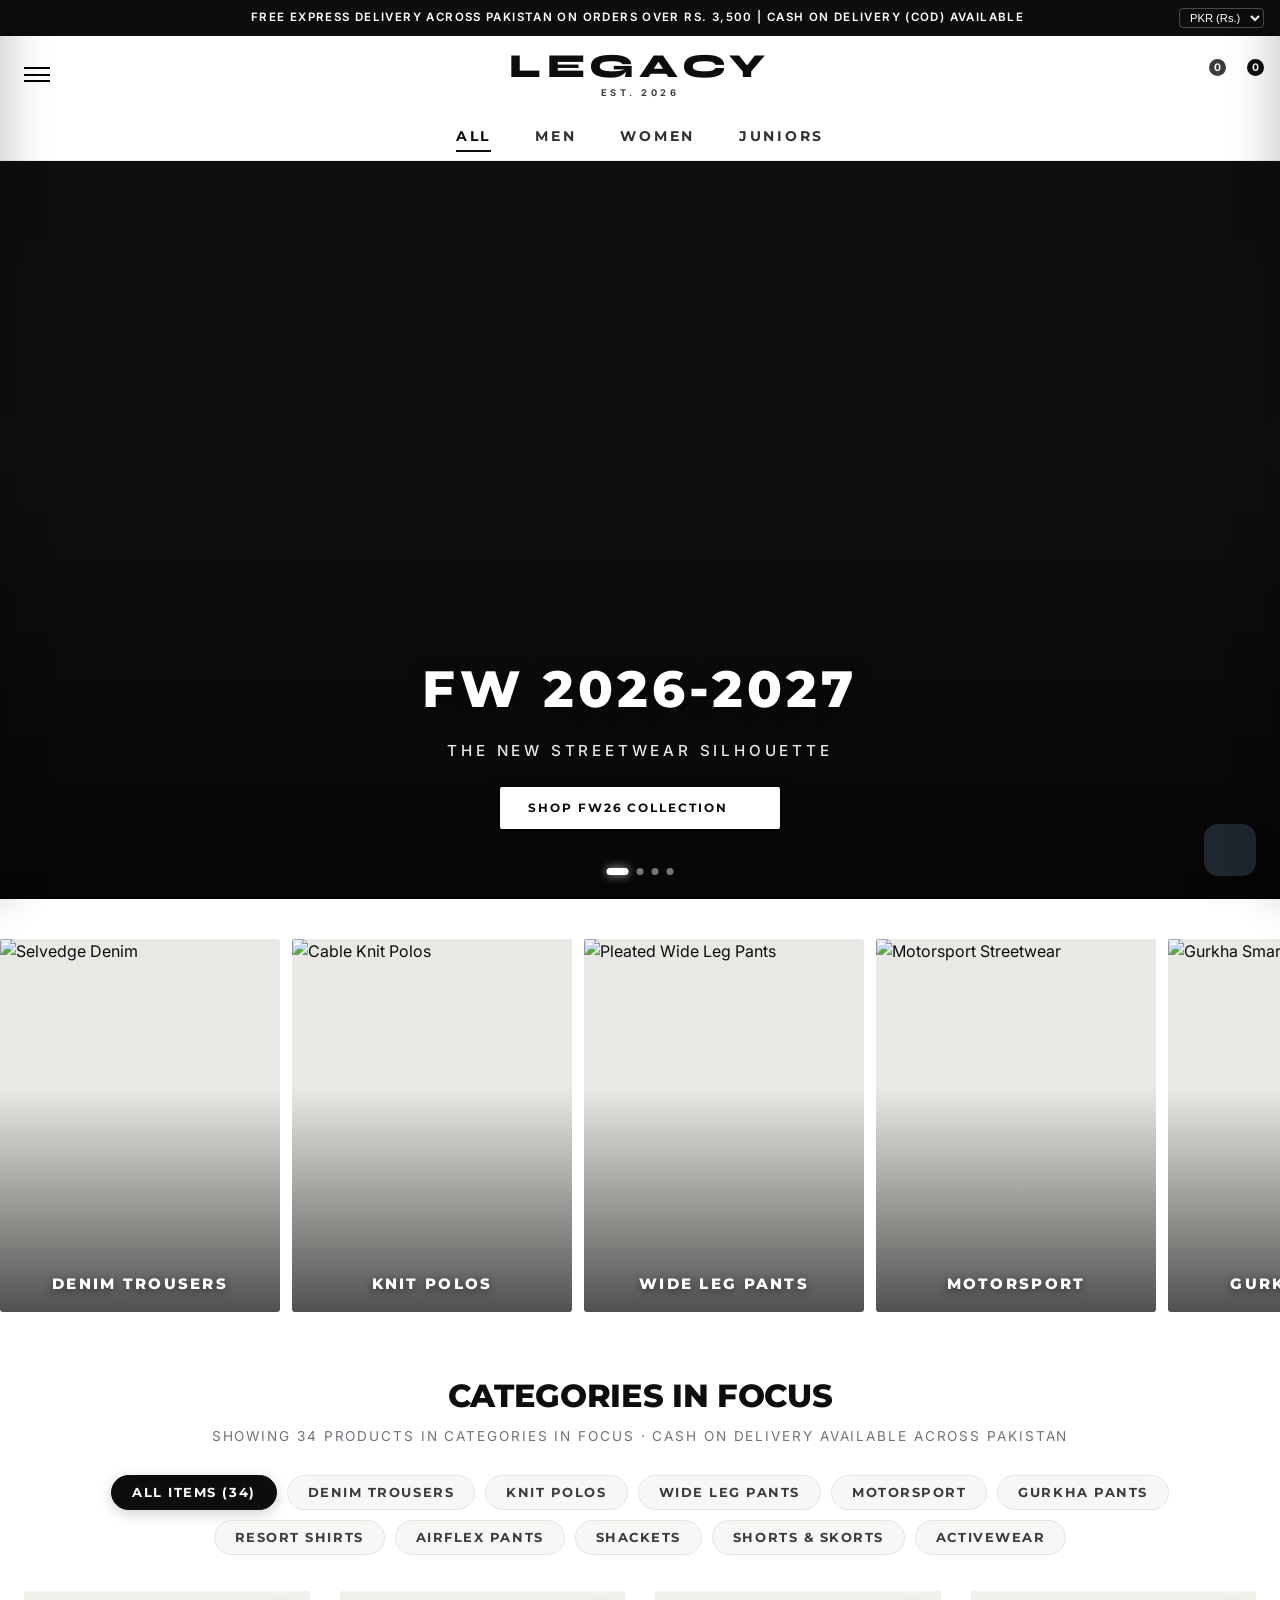
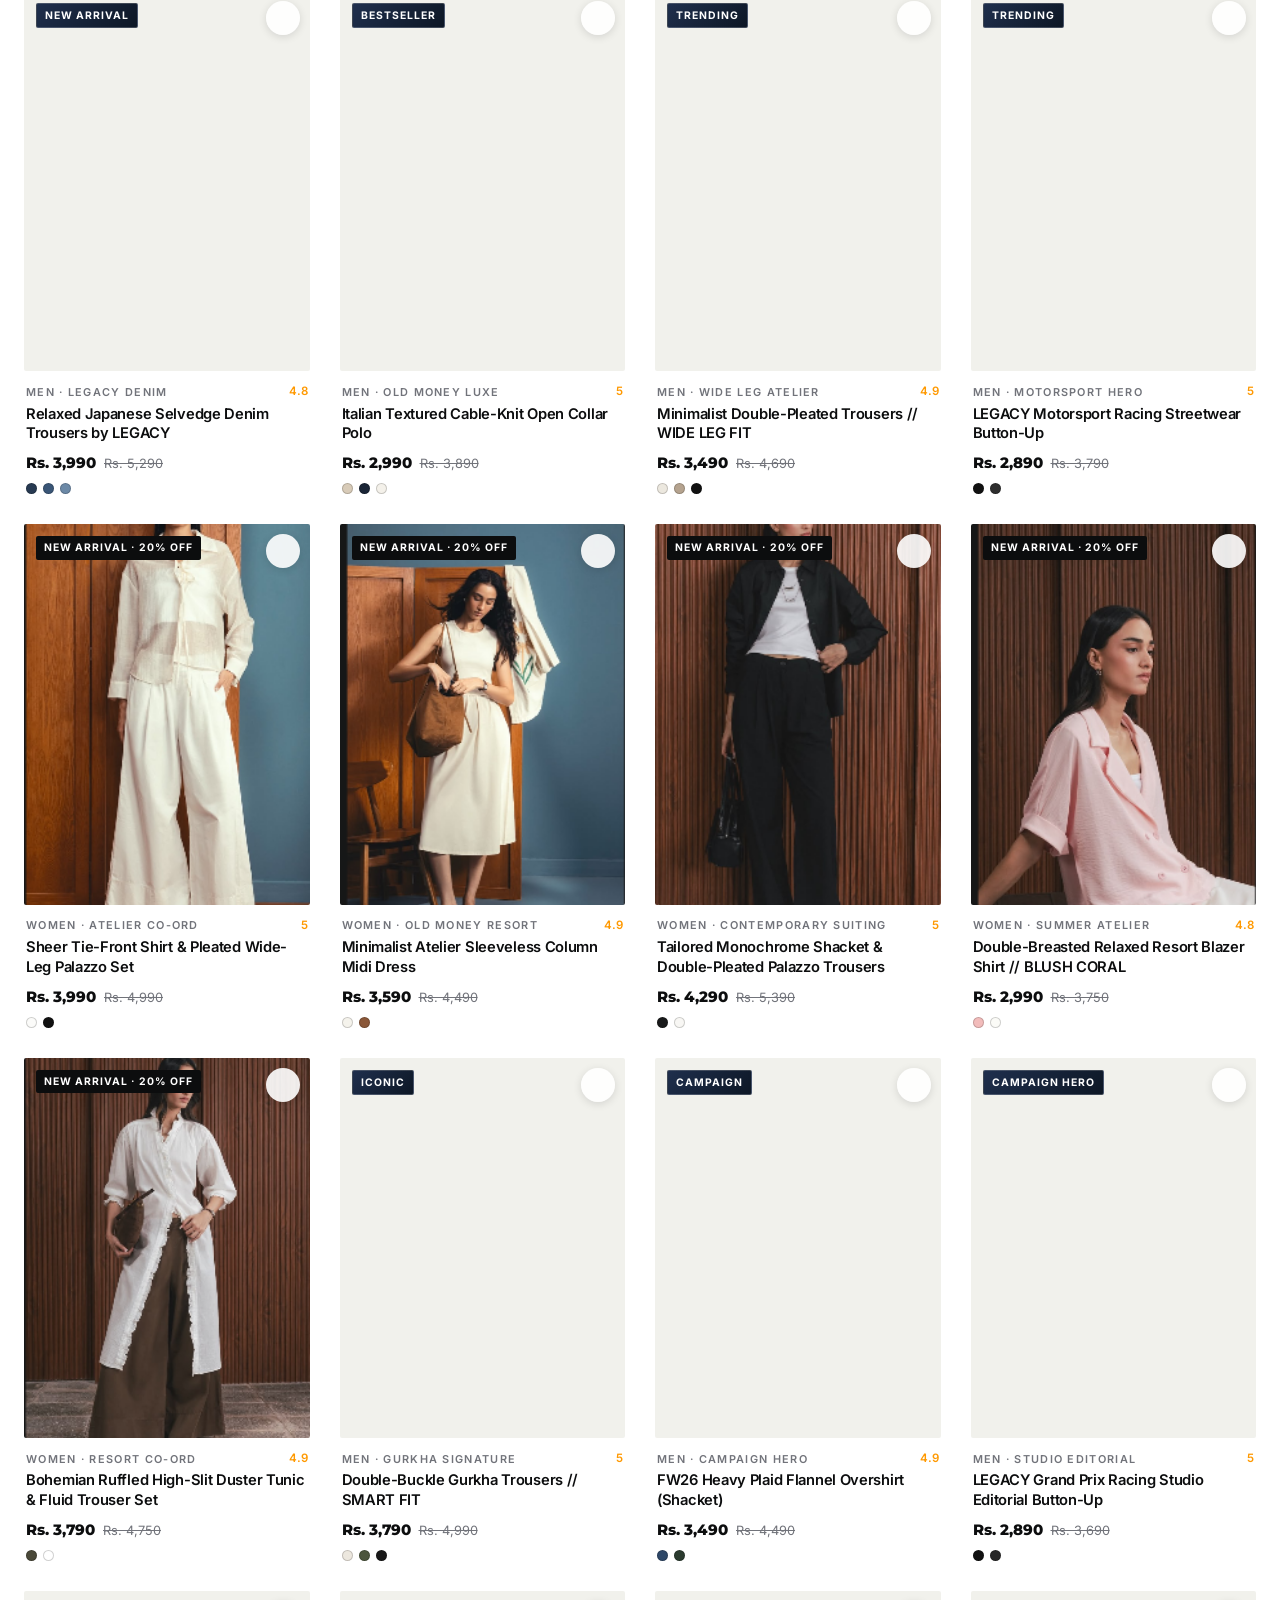
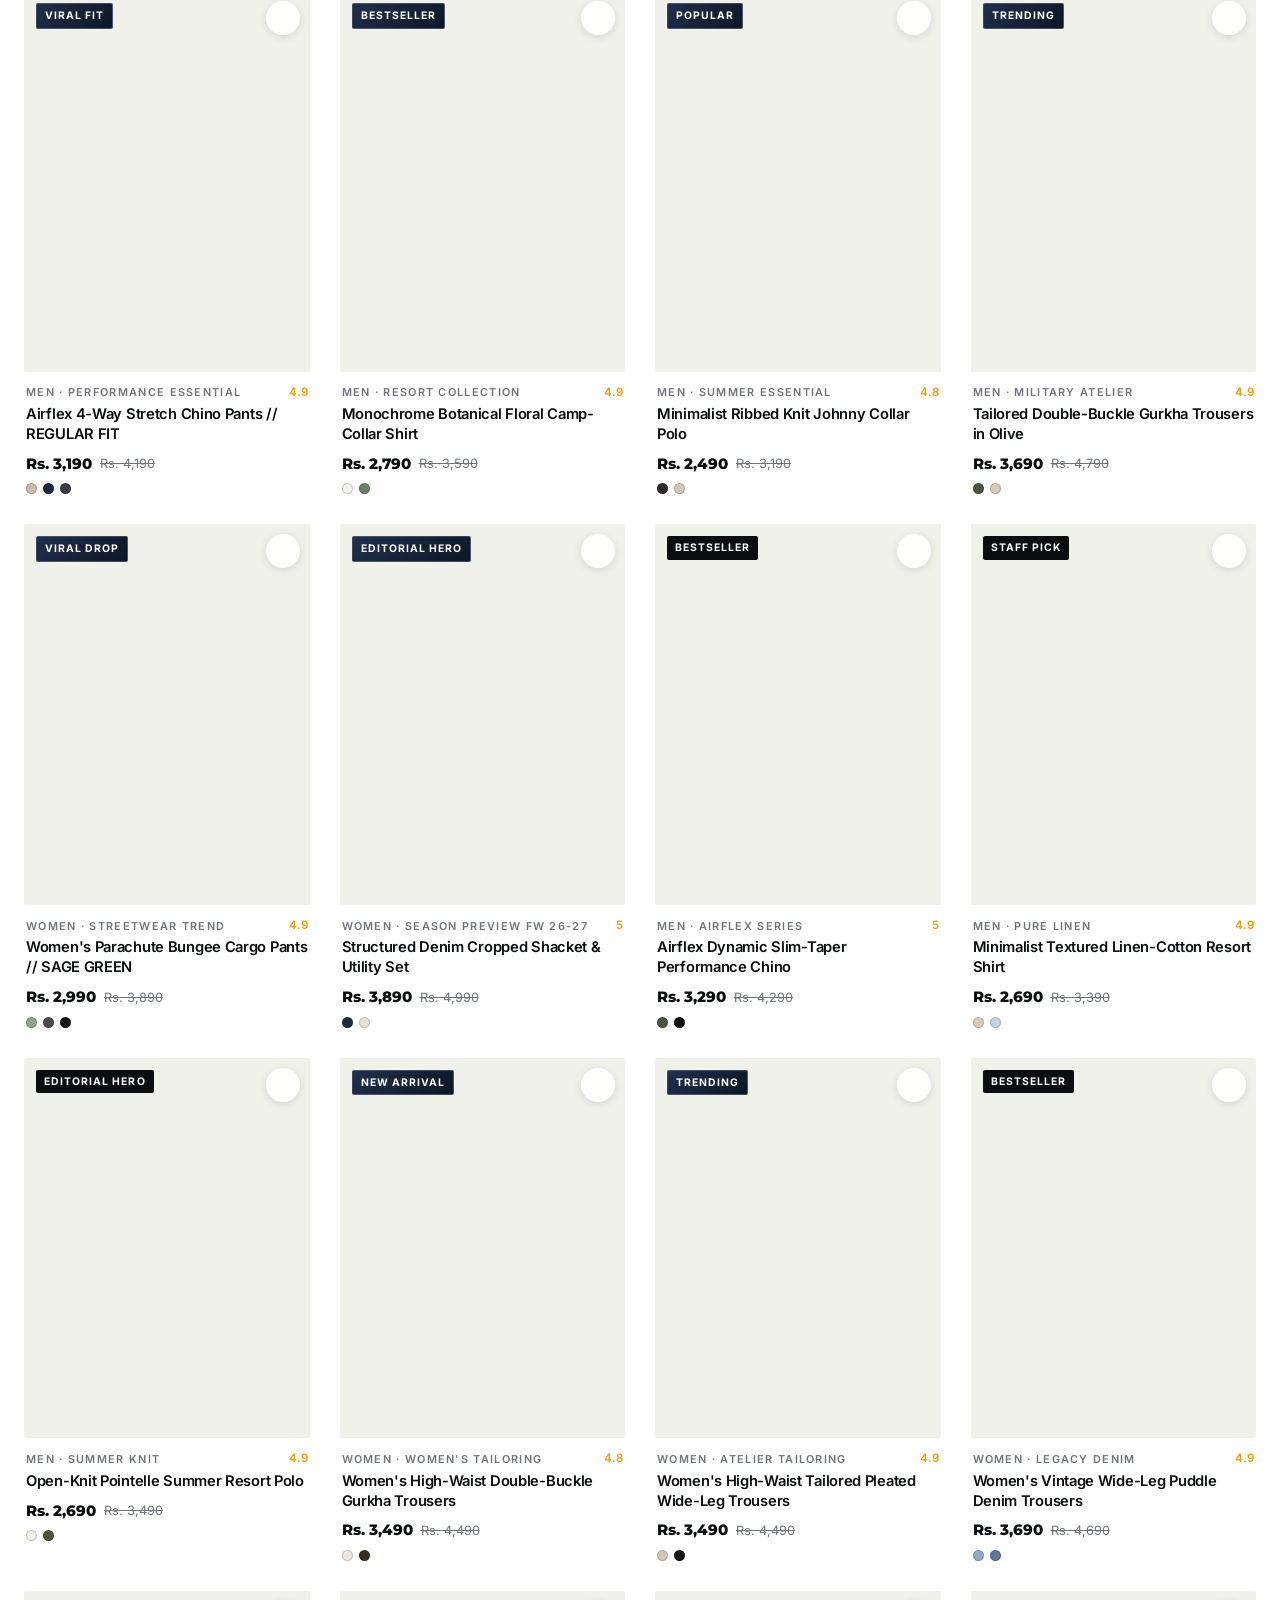
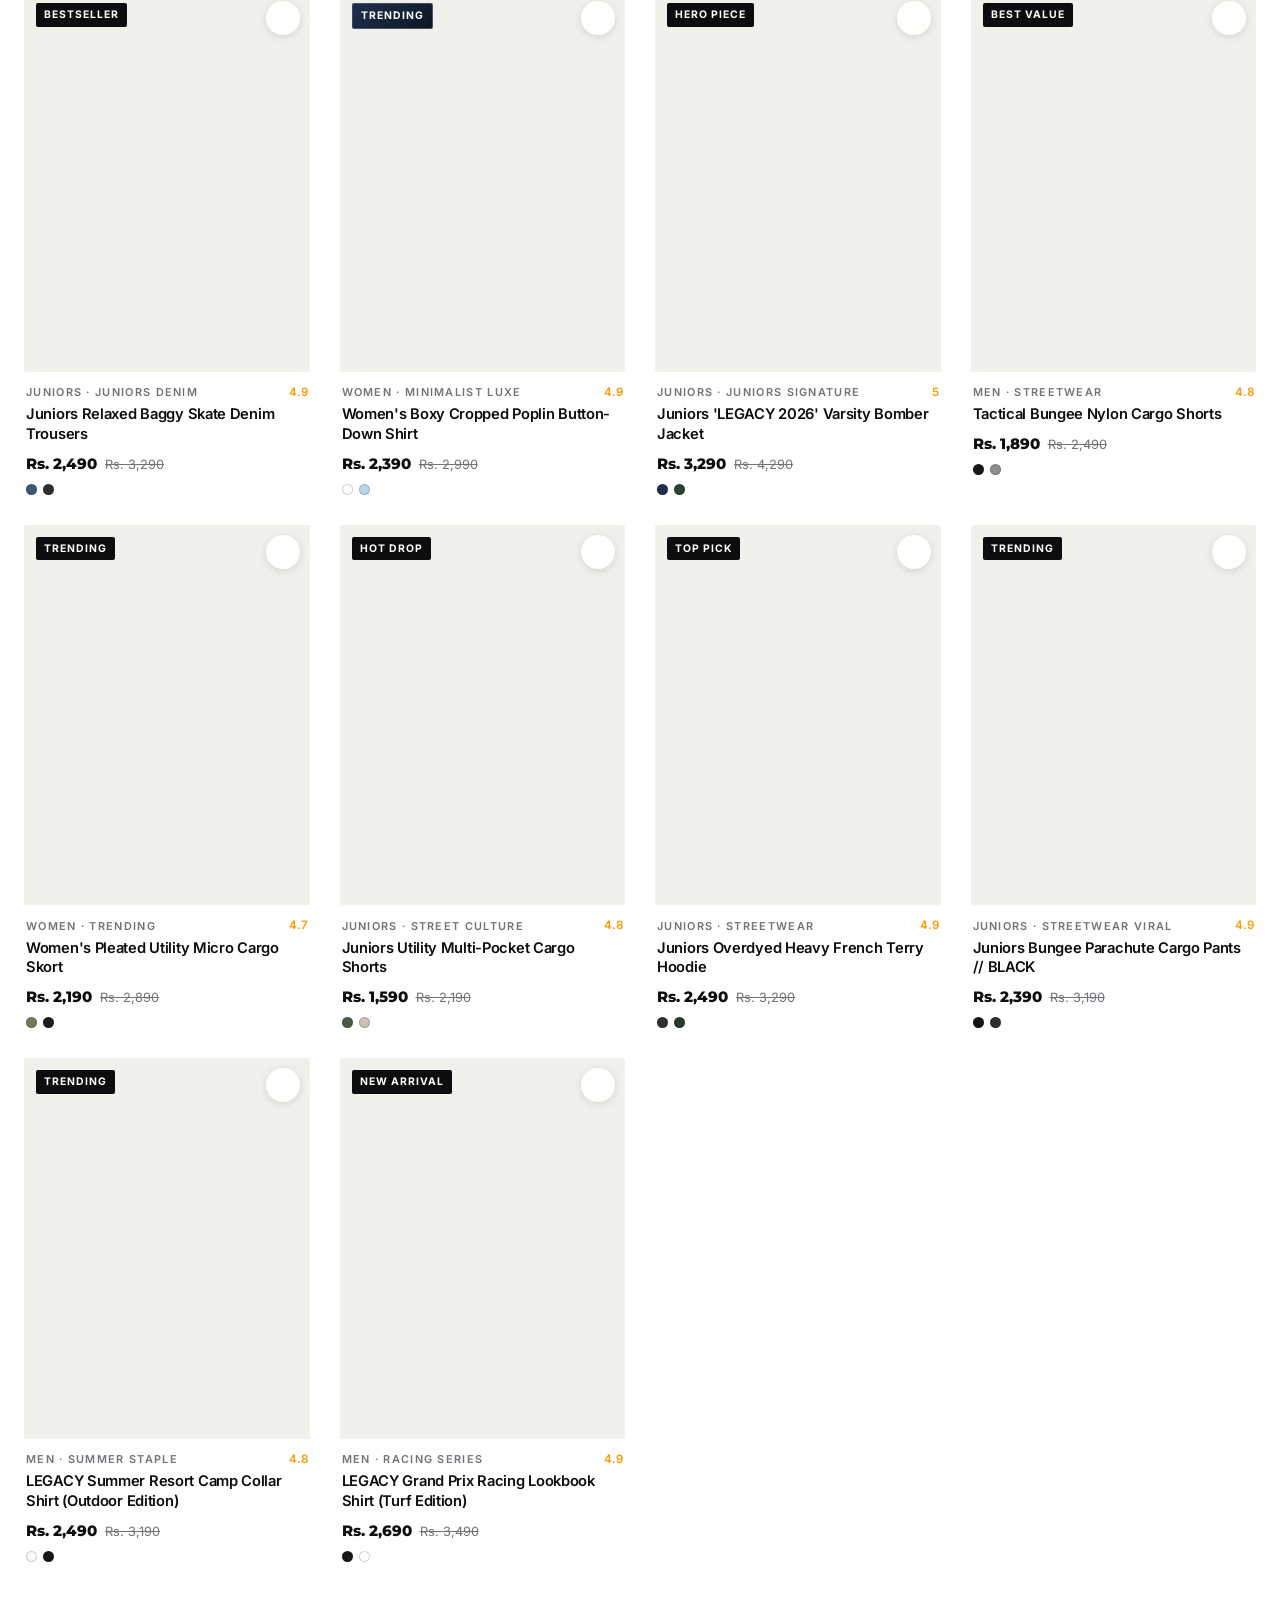
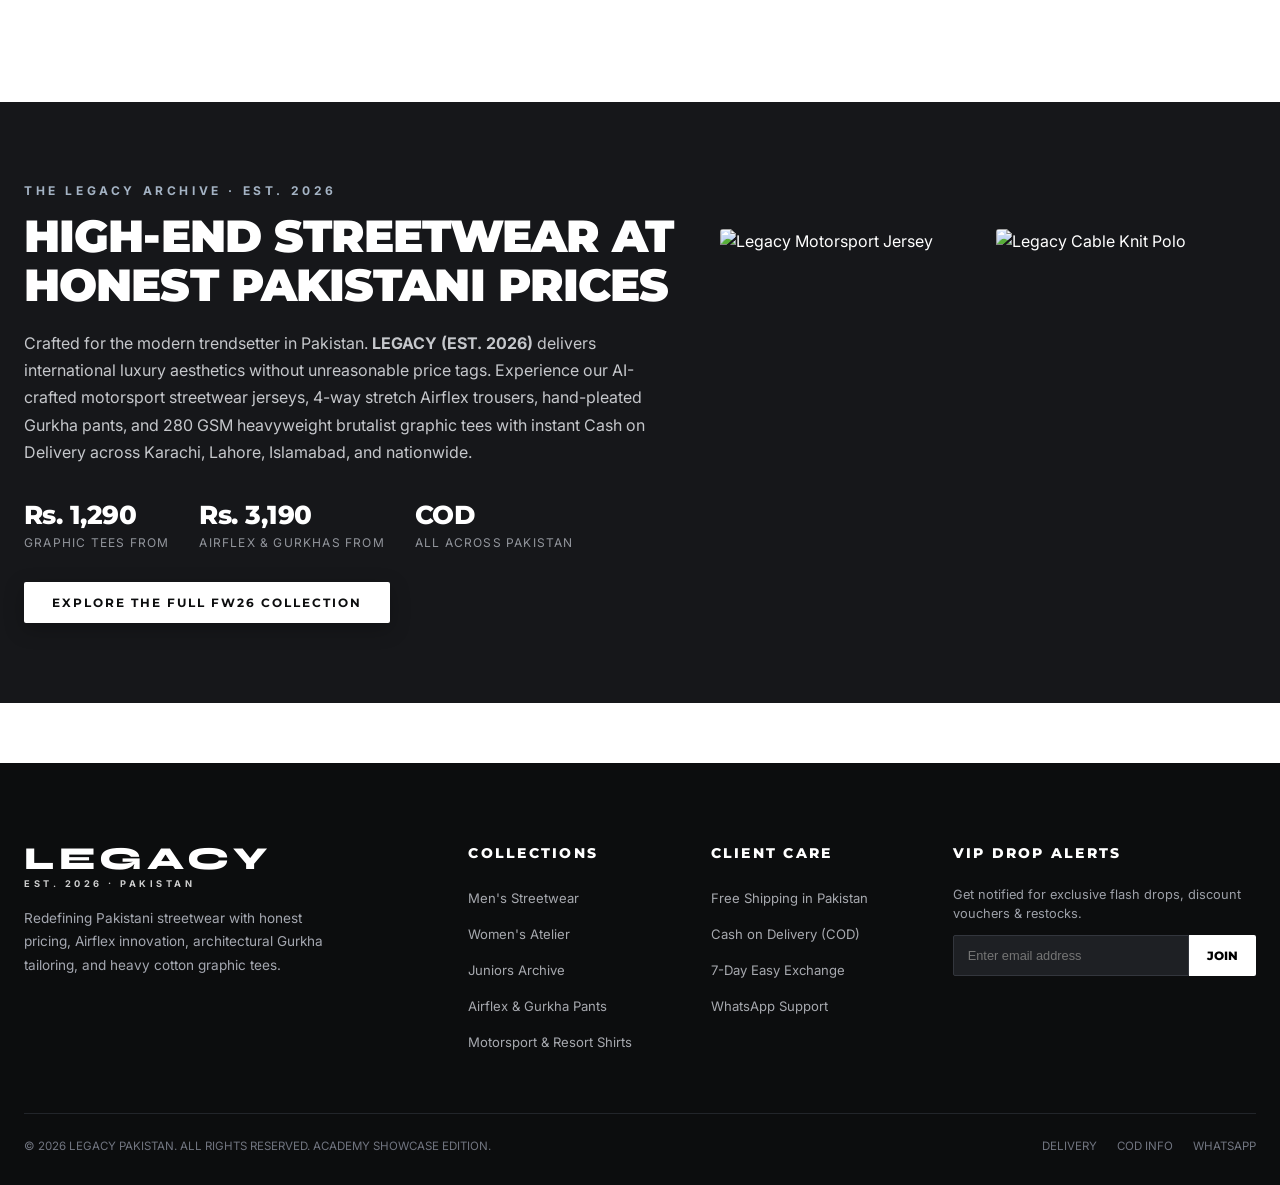
==== index.html @ 906ca42e "Add 5 new women collection items at top with 20% off and build dedicated product detail page (produc" ====
<!DOCTYPE html>
<html lang="en">
<head>
  <meta charset="UTF-8">
  <meta name="viewport" content="width=device-width, initial-scale=1.0">
  <title>LEGACY (EST. 2026) | Premium Streetwear & Sartorial Atelier Pakistan</title>
  <meta name="description" content="LEGACY (EST. 2026) - Luxury streetwear, Airflex pants, Gurkha trousers, motorsport jerseys, resort shirts, and graphic tees in Pakistan. Cash on Delivery available.">

  <!-- Lucide Icons -->
  <script src="https://unpkg.com/lucide@latest"></script>

  <!-- Google Fonts -->
  <link rel="preconnect" href="https://fonts.googleapis.com">
  <link rel="preconnect" href="https://fonts.gstatic.com" crossorigin>
  <link href="https://fonts.googleapis.com/css2?family=Inter:wght@300;400;500;600;700&family=Montserrat:wght@400;500;600;700;800;900&family=Syne:wght@700;800&display=swap" rel="stylesheet">

  <!-- Stylesheet -->
  <link rel="stylesheet" href="./css/styles.css">
</head>
<body>

  <!-- Announcement Bar with Pakistani Currency & Cash on Delivery Notice -->
  <div class="announcement-bar">
    <div style="width: 80px;"></div>
    <div class="announcement-text">
      FREE EXPRESS DELIVERY ACROSS PAKISTAN ON ORDERS OVER RS. 3,500 | CASH ON DELIVERY (COD) AVAILABLE
    </div>
    <div class="currency-selector">
      <select id="currencySelect" aria-label="Select Currency">
        <option value="PKR" selected>PKR (Rs.)</option>
        <option value="USD">USD ($)</option>
        <option value="EUR">EUR (€)</option>
        <option value="GBP">GBP (£)</option>
        <option value="AED">AED</option>
      </select>
    </div>
  </div>

  <!-- Header Navigation -->
  <header class="header-wrapper" id="siteHeader">
    <div class="header-inner">
      <!-- Left: Hamburger Menu -->
      <div class="nav-left">
        <button class="hamburger-btn" id="hamburgerBtn" aria-label="Open Navigation Menu">
          <span></span>
          <span></span>
          <span></span>
        </button>
      </div>

      <!-- Center: Brand Logo (EST. 2026) -->
      <div class="brand-logo-container">
        <a href="#" class="brand-logo" onclick="setCategory('all'); setGender('all'); return false;">LEGACY</a>
        <span class="brand-est">EST. 2026</span>
      </div>

      <!-- Right: Search, Wishlist, Bag -->
      <div class="nav-right">
        <button class="icon-btn" id="searchTriggerBtn" aria-label="Search Catalog">
          <i data-lucide="search" style="width: 20px; height: 20px;"></i>
        </button>
        <button class="icon-btn" onclick="filterBySlide('all', 'all'); document.getElementById('categoriesInFocus').scrollIntoView({behavior: 'smooth'});" aria-label="Wishlist">
          <i data-lucide="heart" style="width: 20px; height: 20px;"></i>
          <span class="cart-count-badge" id="wishlistCountBadge" style="background-color: #3b3c40;">0</span>
        </button>
        <button class="icon-btn" id="openCartBtn" aria-label="View Shopping Bag">
          <i data-lucide="shopping-bag" style="width: 20px; height: 20px;"></i>
          <span class="cart-count-badge" id="cartCountBadge">0</span>
        </button>
      </div>
    </div>

    <!-- Gender Nav Subbar (ALL | MEN | WOMEN | JUNIORS) -->
    <nav class="gender-nav" id="genderNav">
      <a href="#all" class="gender-link active" data-gender="all">ALL</a>
      <a href="#men" class="gender-link" data-gender="men">MEN</a>
      <a href="#women" class="gender-link" data-gender="women">WOMEN</a>
      <a href="#juniors" class="gender-link" data-gender="juniors">JUNIORS</a>
    </nav>
  </header>

  <!-- Hero Campaign Slider -->
  <section class="hero-slider-container" id="heroSliderSection">
    <div id="heroSlider"></div>
    <!-- Pagination Dots -->
    <div class="hero-slider-dots" id="heroDots"></div>
  </section>

  <!-- Category Spotlight Reel (Direct Interactive Category Switchers) -->
  <section class="category-spotlight-section">
    <div class="spotlight-scroll-wrapper">
      <!-- 1. DENIM TROUSERS (Top 1) -->
      <div class="spotlight-card" data-category="denim" title="Click to view Denim Trousers Collection">
        <img src="./images/legacy_denim_trousers.jpg" alt="Selvedge Denim">
        <div class="spotlight-card-overlay">
          <span class="spotlight-card-title">DENIM TROUSERS</span>
        </div>
      </div>
      <!-- 2. KNIT POLOS (Top 2) -->
      <div class="spotlight-card" data-category="knit-polos" title="Click to view Knit Polos Collection">
        <img src="./images/legacy_cableknit_polo.jpg" alt="Cable Knit Polos">
        <div class="spotlight-card-overlay">
          <span class="spotlight-card-title">KNIT POLOS</span>
        </div>
      </div>
      <!-- 3. WIDE LEG PANTS (Top 3) -->
      <div class="spotlight-card" data-category="wideleg-pants" title="Click to view Wide Leg Pants Collection">
        <img src="./images/legacy_pleated_wideleg.png" alt="Pleated Wide Leg Pants">
        <div class="spotlight-card-overlay">
          <span class="spotlight-card-title">WIDE LEG PANTS</span>
        </div>
      </div>
      <!-- 4. MOTORSPORT (Top 4) -->
      <div class="spotlight-card" data-category="motorsport" title="Click to view Motorsport Collection">
        <img src="./images/legacy_motorsport_jersey_front.jpg" alt="Motorsport Streetwear">
        <div class="spotlight-card-overlay">
          <span class="spotlight-card-title">MOTORSPORT</span>
        </div>
      </div>
      <!-- 5. GURKHA PANTS -->
      <div class="spotlight-card" data-category="gurkha-pants" title="Click to view Gurkha Pants Collection">
        <img src="./images/legacy_gurkha_smartfit.png" alt="Gurkha Smart Fit">
        <div class="spotlight-card-overlay">
          <span class="spotlight-card-title">GURKHA PANTS</span>
        </div>
      </div>
      <!-- 6. RESORT SHIRTS -->
      <div class="spotlight-card" data-category="resort-shirts" title="Click to view Resort Shirts Collection">
        <img src="./images/legacy_floral_resort_shirt.jpg" alt="Resort Floral Shirts">
        <div class="spotlight-card-overlay">
          <span class="spotlight-card-title">RESORT SHIRTS</span>
        </div>
      </div>
      <!-- 7. AIRFLEX PANTS -->
      <div class="spotlight-card" data-category="airflex-pants" title="Click to view Airflex Pants Collection">
        <img src="./images/legacy_airflex_pants.png" alt="Airflex Pants Regular Fit">
        <div class="spotlight-card-overlay">
          <span class="spotlight-card-title">AIRFLEX PANTS</span>
        </div>
      </div>
      <!-- 8. SHACKETS & OVERSHIRTS -->
      <div class="spotlight-card" data-category="shirts" title="Click to view Shirts & Shackets Collection">
        <img src="./images/hero_slide_1.jpg" alt="Shackets & Shirts">
        <div class="spotlight-card-overlay">
          <span class="spotlight-card-title">SHACKETS & SHIRTS</span>
        </div>
      </div>
    </div>
  </section>

  <!-- Categories In Focus Section (30+ Trending Items Grid with PKR Pricing) -->
  <section class="categories-in-focus-section" id="categoriesInFocus">
    <div class="section-header">
      <h2 class="section-title">Categories In Focus</h2>
      <p class="section-subtitle" id="itemCountText">Curated Streetwear & Atelier Pieces</p>
    </div>

    <!-- Category Filter Tabs Matching Exact Spotlight Titles -->
    <div class="category-filter-tabs">
      <button class="filter-tab-btn active" data-category="all">All Items (34)</button>
      <button class="filter-tab-btn" data-category="denim">Denim Trousers</button>
      <button class="filter-tab-btn" data-category="knit-polos">Knit Polos</button>
      <button class="filter-tab-btn" data-category="wideleg-pants">Wide Leg Pants</button>
      <button class="filter-tab-btn" data-category="motorsport">Motorsport</button>
      <button class="filter-tab-btn" data-category="gurkha-pants">Gurkha Pants</button>
      <button class="filter-tab-btn" data-category="resort-shirts">Resort Shirts</button>
      <button class="filter-tab-btn" data-category="airflex-pants">Airflex Pants</button>
      <button class="filter-tab-btn" data-category="shirts">Shackets</button>
      <button class="filter-tab-btn" data-category="shorts">Shorts & Skorts</button>
      <button class="filter-tab-btn" data-category="activewear">Activewear</button>
    </div>

    <!-- Products Grid -->
    <div class="products-grid" id="productGrid"></div>
  </section>

  <!-- Editorial Brand Story & Craftsmanship Manifesto -->
  <section class="editorial-banner-section">
    <div class="editorial-grid">
      <div class="editorial-content-box">
        <span class="editorial-tag">THE LEGACY ARCHIVE · EST. 2026</span>
        <h2 class="editorial-headline">HIGH-END STREETWEAR AT HONEST PAKISTANI PRICES</h2>
        <p class="editorial-desc">
          Crafted for the modern trendsetter in Pakistan. <strong>LEGACY (EST. 2026)</strong> delivers international luxury aesthetics without unreasonable price tags. Experience our AI-crafted motorsport streetwear jerseys, 4-way stretch Airflex trousers, hand-pleated Gurkha pants, and 280 GSM heavyweight brutalist graphic tees with instant Cash on Delivery across Karachi, Lahore, Islamabad, and nationwide.
        </p>
        
        <div class="editorial-badges-row">
          <div class="editorial-stat-item">
            <h4>Rs. 1,290</h4>
            <p>Graphic Tees from</p>
          </div>
          <div class="editorial-stat-item">
            <h4>Rs. 3,190</h4>
            <p>Airflex & Gurkhas from</p>
          </div>
          <div class="editorial-stat-item">
            <h4>COD</h4>
            <p>All Across Pakistan</p>
          </div>
        </div>

        <button class="hero-cta-btn" style="width: fit-content;" onclick="setCategory('all'); document.getElementById('categoriesInFocus').scrollIntoView({behavior: 'smooth'});">
          Explore The Full FW26 Collection
        </button>
      </div>

      <div class="editorial-images-collage">
        <div class="editorial-img-box">
          <img src="./images/legacy_motorsport_jersey.jpg" alt="Legacy Motorsport Jersey">
        </div>
        <div class="editorial-img-box">
          <img src="./images/legacy_cableknit_polo.jpg" alt="Legacy Cable Knit Polo">
        </div>
      </div>
    </div>
  </section>

  <!-- Slide-Out Mobile Navigation Drawer (Exact Match to Reference Image 5) -->
  <div class="drawer-backdrop" id="drawerBackdrop"></div>
  <aside class="nav-drawer" id="navDrawer">
    <div class="drawer-header">
      <span style="font-family: var(--font-brand); font-weight: 800; letter-spacing: 0.15em;">LEGACY EST. 2026</span>
      <button id="closeDrawerBtn" aria-label="Close Navigation">
        <i data-lucide="x" style="width: 22px; height: 22px;"></i>
      </button>
    </div>

    <!-- Drawer Gender Tabs (ALL | MEN | WOMEN | JUNIORS) -->
    <div class="drawer-gender-tabs" style="grid-template-columns: repeat(4, 1fr);">
      <button class="drawer-gender-tab active" data-gender="all">ALL</button>
      <button class="drawer-gender-tab" data-gender="men">MEN</button>
      <button class="drawer-gender-tab" data-gender="women">WOMEN</button>
      <button class="drawer-gender-tab" data-gender="juniors">JRS</button>
    </div>

    <div class="drawer-menu-content">
      <!-- Section: NEW IN -->
      <h3 class="drawer-section-title">NEW IN</h3>
      <ul class="drawer-links-list">
        <li class="drawer-nav-item">
          <a href="#" class="drawer-category-link" data-category="all">
            <span>FW 2026-2027</span>
            <i data-lucide="chevron-right" style="width: 16px; height: 16px;"></i>
          </a>
        </li>
        <li class="drawer-nav-item">
          <a href="#" class="drawer-category-link" data-category="all">
            <span>SEASON PREVIEW FW 26-27</span>
            <i data-lucide="chevron-right" style="width: 16px; height: 16px;"></i>
          </a>
        </li>
      </ul>

      <!-- Section: SHOP BY CATEGORIES -->
      <h3 class="drawer-section-title">SHOP BY CATEGORIES</h3>
      <ul class="drawer-links-list">
        <li class="drawer-nav-item">
          <a href="#" class="drawer-category-link" data-category="all">VIEW ALL (34 ITEMS)</a>
        </li>
        <li class="drawer-nav-item">
          <a href="#" class="drawer-category-link" data-category="denim">DENIM TROUSERS</a>
        </li>
        <li class="drawer-nav-item">
          <a href="#" class="drawer-category-link" data-category="knit-polos">KNIT POLOS</a>
        </li>
        <li class="drawer-nav-item">
          <a href="#" class="drawer-category-link" data-category="wideleg-pants">WIDE LEG PANTS</a>
        </li>
        <li class="drawer-nav-item">
          <a href="#" class="drawer-category-link" data-category="motorsport">MOTORSPORT RACING</a>
        </li>
        <li class="drawer-nav-item">
          <a href="#" class="drawer-category-link" data-category="gurkha-pants">GURKHA PANTS</a>
        </li>
        <li class="drawer-nav-item">
          <a href="#" class="drawer-category-link" data-category="resort-shirts">RESORT SHIRTS</a>
        </li>
        <li class="drawer-nav-item">
          <a href="#" class="drawer-category-link" data-category="airflex-pants">AIRFLEX PANTS</a>
        </li>
        <li class="drawer-nav-item">
          <a href="#" class="drawer-category-link" data-category="shirts">SHACKETS & SHIRTS</a>
        </li>
      </ul>
    </div>

    <div class="drawer-footer">
      <span>PAKISTAN ATELIER</span>
      <span>EST. 2026</span>
    </div>
  </aside>

  <!-- Floating Notification Bell Action Button (Matching Reference Image 5) -->
  <button class="floating-notif-btn" onclick="showToast('Special Drop: Motorsport Jersey & Cable Knit Polos now in stock with Cash on Delivery!')" aria-label="Notifications">
    <i data-lucide="bell" style="width: 22px; height: 22px;"></i>
  </button>

  <!-- Shopping Cart Drawer -->
  <div class="drawer-backdrop" id="cartBackdrop"></div>
  <aside class="cart-drawer" id="cartDrawer">
    <div class="cart-header">
      <div style="display: flex; align-items: baseline; gap: 8px;">
        <h3 style="font-family: var(--font-brand); text-transform: uppercase; font-size: 1.1rem;">Shopping Bag</h3>
        <span style="font-size: 0.8rem; color: var(--color-gray-mid);">EST. 2026</span>
      </div>
      <button id="closeCartBtn" aria-label="Close Bag">
        <i data-lucide="x" style="width: 22px; height: 22px;"></i>
      </button>
    </div>

    <!-- Free Shipping Progress Tracker across Pakistan -->
    <div class="cart-free-shipping-bar">
      <p class="free-shipping-text" id="freeShippingText">
        Add <strong>Rs. 3,500</strong> more for <strong>FREE EXPRESS DELIVERY IN PAKISTAN</strong>
      </p>
      <div class="shipping-progress-track">
        <div class="shipping-progress-fill" id="shippingProgressFill"></div>
      </div>
    </div>

    <!-- Cart Items Scroll List -->
    <div class="cart-items-list" id="cartItemsList"></div>

    <!-- Cart Footer with Totals & Checkout -->
    <div class="cart-footer">
      <div class="coupon-row">
        <input type="text" id="couponInput" class="coupon-input" placeholder="Promo code (e.g. LEGACY2026)">
        <button id="applyCouponBtn" class="coupon-btn">Apply</button>
      </div>

      <div class="cart-summary-row">
        <span>Subtotal</span>
        <strong id="cartSubtotal">Rs. 0</strong>
      </div>
      <div class="cart-summary-row" style="color: var(--color-badge-red);">
        <span>Discount</span>
        <strong id="cartDiscount">-Rs. 0</strong>
      </div>
      <div class="cart-summary-row">
        <span>Shipping (Pakistan)</span>
        <span style="color: #137333; font-weight: 600;">FREE over Rs. 3,500</span>
      </div>
      <div class="cart-total-row">
        <span>Estimated Total</span>
        <span id="cartTotal">Rs. 0</span>
      </div>

      <button class="checkout-btn" id="cartCheckoutBtn">
        Proceed to Checkout (COD Available)
      </button>
    </div>
  </aside>

  <!-- Quick View Modal -->
  <div class="modal-backdrop" id="quickViewModal">
    <div class="quickview-card">
      <button class="modal-close-btn" onclick="closeQuickView()" aria-label="Close Quick View">
        <i data-lucide="x" style="width: 20px; height: 20px;"></i>
      </button>
      <div id="quickViewContent" style="display: contents;"></div>
    </div>
  </div>

  <!-- Live Search Overlay Modal -->
  <div class="search-overlay" id="searchOverlay">
    <div class="search-container">
      <div style="display: flex; justify-content: space-between; align-items: center; margin-bottom: 20px;">
        <span style="font-family: var(--font-brand); font-weight: 800; font-size: 0.85rem; letter-spacing: 0.2em; text-transform: uppercase;">
          Search LEGACY Pakistan Catalog
        </span>
        <button id="closeSearchBtn" aria-label="Close Search">
          <i data-lucide="x" style="width: 26px; height: 26px;"></i>
        </button>
      </div>

      <div class="search-input-box">
        <i data-lucide="search" style="width: 28px; height: 28px; margin-right: 12px; color: var(--color-gray-mid);"></i>
        <input type="text" id="searchInput" placeholder="Search motorsport, airflex, cable knit, gurkha pants, graphic tees..." autocomplete="off">
      </div>

      <div class="trending-tags-row">
        <span style="font-size: 0.75rem; font-weight: 700; text-transform: uppercase; color: var(--color-gray-mid); margin-right: 4px;">Trending:</span>
        <button class="trending-tag-pill" data-tag="Motorsport">Motorsport Jersey</button>
        <button class="trending-tag-pill" data-tag="Airflex">Airflex Pants</button>
        <button class="trending-tag-pill" data-tag="Gurkha">Gurkha Smart Fit</button>
        <button class="trending-tag-pill" data-tag="Cable-Knit">Cable-Knit Polo</button>
        <button class="trending-tag-pill" data-tag="Floral">Resort Floral Shirt</button>
        <button class="trending-tag-pill" data-tag="Graphic">Graphic Tees</button>
      </div>

      <div class="search-results-list" id="searchResultsList"></div>
    </div>
  </div>

  <!-- Simulated Checkout Modal with Pakistani Cities & Cash On Delivery -->
  <div class="modal-backdrop" id="checkoutModal">
    <div class="quickview-card" style="max-width: 650px; display: block; padding: 36px 30px;">
      <div style="display: flex; justify-content: space-between; align-items: center; margin-bottom: 24px; border-bottom: 1px solid var(--color-gray-light); padding-bottom: 14px;">
        <div class="brand-logo-container" style="align-items: flex-start;">
          <span class="brand-logo" style="font-size: 1.5rem;">LEGACY</span>
          <span class="brand-est">PAKISTAN EXPRESS CHECKOUT</span>
        </div>
        <button id="closeCheckoutBtn" aria-label="Close Checkout">
          <i data-lucide="x" style="width: 22px; height: 22px;"></i>
        </button>
      </div>

      <form id="checkoutForm">
        <h4 style="font-family: var(--font-brand); font-size: 0.9rem; text-transform: uppercase; margin-bottom: 12px;">Customer & Delivery Details</h4>
        <div style="display: grid; grid-template-columns: 1fr 1fr; gap: 12px; margin-bottom: 12px;">
          <input type="text" required placeholder="Full Name" style="padding: 10px 14px; border: 1px solid var(--color-gray-light); border-radius: 2px;">
          <input type="tel" required placeholder="Mobile Number (e.g. 0300-1234567)" style="padding: 10px 14px; border: 1px solid var(--color-gray-light); border-radius: 2px;">
        </div>
        <input type="email" required placeholder="Email Address for Order Tracking" style="width: 100%; padding: 10px 14px; border: 1px solid var(--color-gray-light); border-radius: 2px; margin-bottom: 12px;">
        <input type="text" required placeholder="Complete Street Address / House / Flat No." style="width: 100%; padding: 10px 14px; border: 1px solid var(--color-gray-light); border-radius: 2px; margin-bottom: 12px;">
        
        <div style="display: grid; grid-template-columns: 1fr 1fr; gap: 12px; margin-bottom: 20px;">
          <select required style="padding: 10px 14px; border: 1px solid var(--color-gray-light); border-radius: 2px; background: #fff; font-size: 0.85rem;">
            <option value="">Select City in Pakistan</option>
            <option value="Karachi">Karachi</option>
            <option value="Lahore">Lahore</option>
            <option value="Islamabad">Islamabad</option>
            <option value="Rawalpindi">Rawalpindi</option>
            <option value="Faisalabad">Faisalabad</option>
            <option value="Multan">Multan</option>
            <option value="Peshawar">Peshawar</option>
            <option value="Quetta">Quetta</option>
            <option value="Sialkot">Sialkot</option>
            <option value="Gujranwala">Gujranwala</option>
            <option value="Hyderabad">Hyderabad</option>
            <option value="Other">Other Nationwide City</option>
          </select>
          <input type="text" placeholder="Postal Code" style="padding: 10px 14px; border: 1px solid var(--color-gray-light); border-radius: 2px;">
        </div>

        <h4 style="font-family: var(--font-brand); font-size: 0.9rem; text-transform: uppercase; margin-bottom: 12px;">Payment Method</h4>
        <div style="border: 1px solid var(--color-gray-light); border-radius: 2px; padding: 14px; margin-bottom: 24px; background: var(--color-offwhite);">
          <label style="display: flex; align-items: center; gap: 10px; font-size: 0.85rem; font-weight: 700; cursor: pointer; margin-bottom: 8px;">
            <input type="radio" name="paymentMethod" checked>
            <span>Cash on Delivery (COD) - Pay when your parcel arrives</span>
          </label>
          <label style="display: flex; align-items: center; gap: 10px; font-size: 0.85rem; font-weight: 500; cursor: pointer; color: #555;">
            <input type="radio" name="paymentMethod">
            <span>JazzCash / EasyPaisa / Online Card Payment</span>
          </label>
        </div>

        <div style="background-color: var(--color-offwhite); padding: 16px; border-radius: 2px; margin-bottom: 20px;">
          <div id="checkoutOrderSummaryList"></div>
          <div style="display: flex; justify-content: space-between; font-family: var(--font-brand); font-weight: 800; font-size: 1.1rem; border-top: 1px solid var(--color-gray-light); padding-top: 12px; margin-top: 10px;">
            <span>Payable Amount</span>
            <span id="checkoutModalTotal">Rs. 0</span>
          </div>
        </div>

        <button type="submit" class="checkout-btn" style="margin-top: 0;">
          Confirm Order via Cash on Delivery
        </button>
      </form>
    </div>
  </div>

  <!-- Toast Container -->
  <div class="toast-container" id="toastContainer"></div>

  <!-- Global Footer -->
  <footer class="footer-section">
    <div class="footer-inner">
      <div>
        <div class="brand-logo-container" style="align-items: flex-start; margin-bottom: 16px;">
          <span class="brand-logo" style="font-size: 2rem;">LEGACY</span>
          <span class="brand-est">EST. 2026 · PAKISTAN</span>
        </div>
        <p style="font-size: 0.85rem; color: #a4a7b0; line-height: 1.7; max-width: 320px;">
          Redefining Pakistani streetwear with honest pricing, Airflex innovation, architectural Gurkha tailoring, and heavy cotton graphic tees.
        </p>
      </div>

      <div>
        <h4 class="footer-col-title">Collections</h4>
        <ul class="footer-links-list">
          <li><a href="#" onclick="setGender('men'); return false;">Men's Streetwear</a></li>
          <li><a href="#" onclick="setGender('women'); return false;">Women's Atelier</a></li>
          <li><a href="#" onclick="setGender('juniors'); return false;">Juniors Archive</a></li>
          <li><a href="#" onclick="setCategory('pants-gurkhas'); return false;">Airflex & Gurkha Pants</a></li>
          <li><a href="#" onclick="setCategory('shirts'); return false;">Motorsport & Resort Shirts</a></li>
        </ul>
      </div>

      <div>
        <h4 class="footer-col-title">Client Care</h4>
        <ul class="footer-links-list">
          <li><a href="#" onclick="showToast('Free Express Shipping across Pakistan on orders over Rs. 3,500.'); return false;">Free Shipping in Pakistan</a></li>
          <li><a href="#" onclick="showToast('Cash on Delivery available nationwide in 2-3 business days.'); return false;">Cash on Delivery (COD)</a></li>
          <li><a href="#" onclick="showToast('7-Day Easy Exchange Policy across Pakistan.'); return false;">7-Day Easy Exchange</a></li>
          <li><a href="#" onclick="showToast('Legacy Support: WhatsApp 0300-LEGACY-26'); return false;">WhatsApp Support</a></li>
        </ul>
      </div>

      <div>
        <h4 class="footer-col-title">VIP Drop Alerts</h4>
        <p style="font-size: 0.8rem; color: #9da0a8; margin-bottom: 12px;">
          Get notified for exclusive flash drops, discount vouchers & restocks.
        </p>
        <form class="footer-newsletter-input" onsubmit="event.preventDefault(); showToast('Welcome to LEGACY VIP! Use voucher LEGACY2026 for 20% off.'); this.reset();">
          <input type="email" required placeholder="Enter email address">
          <button type="submit">JOIN</button>
        </form>
      </div>
    </div>

    <div class="footer-bottom-bar">
      <span>© 2026 LEGACY PAKISTAN. ALL RIGHTS RESERVED. ACADEMY SHOWCASE EDITION.</span>
      <div style="display: flex; gap: 20px;">
        <a href="#" onclick="showToast('Delivery in 2-3 Days'); return false;">DELIVERY</a>
        <a href="#" onclick="showToast('Cash on Delivery'); return false;">COD INFO</a>
        <a href="#" onclick="showToast('WhatsApp Support: 0300-LEGACY'); return false;">WHATSAPP</a>
      </div>
    </div>
  </footer>

  <!-- Scripts -->
  <script src="./js/products.js"></script>
  <script src="./js/app.js"></script>
</body>
</html>
---- css/styles.css ----
/* LEGACY (EST. 2026) - Luxury Streetwear E-Commerce Stylesheet */

@import url('https://fonts.googleapis.com/css2?family=Inter:wght@300;400;500;600;700&family=Montserrat:wght@400;500;600;700;800;900&family=Syne:wght@600;700;800&display=swap');

:root {
  --font-brand: 'Montserrat', sans-serif;
  --font-display: 'Syne', sans-serif;
  --font-body: 'Inter', sans-serif;

  --color-black: #0c0d0e;
  --color-dark: #16171a;
  --color-offblack: #1f2024;
  --color-gray-dark: #3a3b40;
  --color-gray-mid: #71737a;
  --color-gray-light: #e5e5e0;
  --color-offwhite: #f7f7f5;
  --color-white: #ffffff;
  --color-accent-blue: #1c3553;
  --color-accent-olive: #49523e;
  --color-badge-red: #9e2a2b;

  --shadow-subtle: 0 4px 20px rgba(0, 0, 0, 0.04);
  --shadow-elevated: 0 12px 40px rgba(0, 0, 0, 0.12);
  --shadow-drawer: -10px 0 35px rgba(0, 0, 0, 0.25);

  --transition-fast: 0.2s cubic-bezier(0.16, 1, 0.3, 1);
  --transition-smooth: 0.35s cubic-bezier(0.16, 1, 0.3, 1);
  --transition-editorial: 0.6s cubic-bezier(0.22, 1, 0.36, 1);
}

/* Base Reset & Typography */
* {
  margin: 0;
  padding: 0;
  box-sizing: border-box;
  -webkit-tap-highlight-color: transparent;
}

html {
  scroll-behavior: smooth;
  font-size: 16px;
}

body {
  font-family: var(--font-body);
  background-color: var(--color-white);
  color: var(--color-black);
  overflow-x: hidden;
  line-height: 1.5;
  -webkit-font-smoothing: antialiased;
}

h1, h2, h3, h4, h5, h6 {
  font-family: var(--font-brand);
  letter-spacing: -0.02em;
  font-weight: 700;
}

a {
  text-decoration: none;
  color: inherit;
}

button {
  cursor: pointer;
  border: none;
  background: none;
  font-family: inherit;
}

/* Custom Scrollbar */
::-webkit-scrollbar {
  width: 6px;
  height: 6px;
}
::-webkit-scrollbar-track {
  background: var(--color-offwhite);
}
::-webkit-scrollbar-thumb {
  background: #c2c2bc;
  border-radius: 3px;
}
::-webkit-scrollbar-thumb:hover {
  background: var(--color-gray-dark);
}

/* Announcement Ticker Bar */
.announcement-bar {
  background-color: var(--color-black);
  color: var(--color-white);
  font-size: 0.72rem;
  font-weight: 600;
  letter-spacing: 0.12em;
  text-transform: uppercase;
  padding: 8px 16px;
  display: flex;
  justify-content: space-between;
  align-items: center;
  position: relative;
  z-index: 50;
}
.announcement-text {
  flex: 1;
  text-align: center;
  overflow: hidden;
  white-space: nowrap;
}
.currency-selector select {
  background: transparent;
  color: #fff;
  border: 1px solid rgba(255, 255, 255, 0.25);
  border-radius: 4px;
  font-size: 0.7rem;
  padding: 2px 6px;
  cursor: pointer;
}
.currency-selector select option {
  background: #111;
  color: #fff;
}

/* Header & Main Nav */
.header-wrapper {
  position: sticky;
  top: 0;
  width: 100%;
  z-index: 40;
  background: rgba(255, 255, 255, 0.96);
  backdrop-filter: blur(12px);
  border-bottom: 1px solid rgba(0, 0, 0, 0.06);
  transition: all 0.3s ease;
}

.header-transparent {
  background: linear-gradient(180deg, rgba(0, 0, 0, 0.5) 0%, rgba(0, 0, 0, 0) 100%);
  border-bottom: none;
  position: absolute;
  top: 0;
  left: 0;
  right: 0;
  color: #ffffff;
}

.header-inner {
  max-width: 1440px;
  margin: 0 auto;
  padding: 14px 24px;
  display: grid;
  grid-template-columns: 1fr auto 1fr;
  align-items: center;
}

.nav-left {
  display: flex;
  align-items: center;
  gap: 20px;
}

.hamburger-btn {
  display: flex;
  flex-direction: column;
  justify-content: space-around;
  width: 26px;
  height: 20px;
  padding: 0;
  z-index: 10;
}
.hamburger-btn span {
  display: block;
  width: 100%;
  height: 2px;
  background-color: currentColor;
  transition: transform 0.3s ease, opacity 0.3s ease;
}

/* Brand Logo (Matching Outfitters Style with high-impact elegance) */
.brand-logo-container {
  display: flex;
  flex-direction: column;
  align-items: center;
  justify-content: center;
  text-align: center;
}

.brand-logo {
  font-family: var(--font-display);
  font-size: 2.1rem;
  font-weight: 800;
  letter-spacing: 0.16em;
  text-transform: uppercase;
  color: currentColor;
  line-height: 1;
}

.brand-est {
  font-size: 0.58rem;
  font-weight: 700;
  letter-spacing: 0.38em;
  color: currentColor;
  opacity: 0.8;
  margin-top: 2px;
}

.nav-right {
  display: flex;
  align-items: center;
  justify-content: flex-end;
  gap: 18px;
}

.icon-btn {
  display: flex;
  align-items: center;
  justify-content: center;
  color: currentColor;
  position: relative;
  transition: transform 0.2s ease, opacity 0.2s ease;
}
.icon-btn:hover {
  transform: translateY(-1px);
  opacity: 0.8;
}

.cart-count-badge {
  position: absolute;
  top: -6px;
  right: -8px;
  background-color: var(--color-black);
  color: var(--color-white);
  font-size: 0.65rem;
  font-weight: 700;
  min-width: 17px;
  height: 17px;
  border-radius: 9px;
  display: flex;
  align-items: center;
  justify-content: center;
  padding: 0 4px;
}

/* Gender Nav Bar (MEN | WOMEN | JUNIORS - as seen in Image 1 & 2) */
.gender-nav {
  display: flex;
  justify-content: center;
  align-items: center;
  gap: 32px;
  padding: 8px 0 10px;
  font-family: var(--font-brand);
  font-size: 0.85rem;
  font-weight: 700;
  letter-spacing: 0.2em;
  text-transform: uppercase;
}

.gender-link {
  position: relative;
  padding: 4px 6px;
  color: currentColor;
  opacity: 0.85;
  transition: all 0.25s ease;
}

.gender-link:hover,
.gender-link.active {
  opacity: 1;
}

.gender-link.active::after {
  content: '';
  position: absolute;
  bottom: -2px;
  left: 6px;
  right: 6px;
  height: 2px;
  background-color: currentColor;
}

/* Hero Carousel Section */
.hero-slider-container {
  position: relative;
  width: 100%;
  height: 82vh;
  min-height: 560px;
  max-height: 860px;
  overflow: hidden;
  background-color: #111;
}

.hero-slide {
  position: absolute;
  top: 0;
  left: 0;
  width: 100%;
  height: 100%;
  opacity: 0;
  visibility: hidden;
  transition: opacity 0.8s cubic-bezier(0.22, 1, 0.36, 1), visibility 0.8s;
  background-size: cover;
  background-position: center top;
}

.hero-slide.active {
  opacity: 1;
  visibility: visible;
  z-index: 2;
}

.hero-slide-overlay {
  position: absolute;
  inset: 0;
  background: linear-gradient(180deg, rgba(0,0,0,0.2) 0%, rgba(0,0,0,0.1) 40%, rgba(0,0,0,0.65) 100%);
  display: flex;
  flex-direction: column;
  justify-content: flex-end;
  align-items: center;
  padding-bottom: 70px;
  text-align: center;
  color: #ffffff;
}

.hero-caption-title {
  font-family: var(--font-brand);
  font-size: clamp(1.8rem, 4vw, 3.2rem);
  font-weight: 800;
  letter-spacing: 0.08em;
  text-transform: uppercase;
  text-shadow: 0 4px 16px rgba(0, 0, 0, 0.5);
  margin-bottom: 12px;
  transform: translateY(20px);
  opacity: 0;
  transition: all 0.6s ease 0.2s;
}

.hero-slide.active .hero-caption-title {
  transform: translateY(0);
  opacity: 1;
}

.hero-caption-sub {
  font-size: 0.95rem;
  letter-spacing: 0.25em;
  text-transform: uppercase;
  font-weight: 500;
  margin-bottom: 24px;
  opacity: 0.9;
}

.hero-cta-btn {
  display: inline-flex;
  align-items: center;
  gap: 8px;
  background-color: #ffffff;
  color: #0c0d0e;
  font-family: var(--font-brand);
  font-size: 0.78rem;
  font-weight: 700;
  letter-spacing: 0.16em;
  text-transform: uppercase;
  padding: 13px 28px;
  border-radius: 2px;
  transition: all 0.25s ease;
  box-shadow: 0 6px 20px rgba(0, 0, 0, 0.25);
}
.hero-cta-btn:hover {
  background-color: #f0f0f0;
  transform: translateY(-2px);
}

/* Pagination Dots (Matching Reference 1, 2, 3) */
.hero-slider-dots {
  position: absolute;
  bottom: 24px;
  left: 50%;
  transform: translateX(-50%);
  z-index: 10;
  display: flex;
  align-items: center;
  gap: 8px;
}

.slider-dot {
  width: 7px;
  height: 7px;
  border-radius: 50%;
  background-color: rgba(255, 255, 255, 0.45);
  border: none;
  padding: 0;
  transition: all 0.3s cubic-bezier(0.16, 1, 0.3, 1);
  cursor: pointer;
}

.slider-dot.active {
  width: 22px;
  border-radius: 10px;
  background-color: #ffffff;
  box-shadow: 0 0 10px rgba(255, 255, 255, 0.7);
}

/* Category Spotlight Reel (As seen in Images 3 & 4) */
.category-spotlight-section {
  padding: 40px 0 20px;
  background-color: var(--color-white);
}

.spotlight-scroll-wrapper {
  display: flex;
  gap: 12px;
  overflow-x: auto;
  scroll-snap-type: x mandatory;
  padding: 0 20px;
  scrollbar-width: none;
}
.spotlight-scroll-wrapper::-webkit-scrollbar {
  display: none;
}

.spotlight-card {
  flex: 0 0 calc(33.333% - 8px);
  min-width: 170px;
  max-width: 280px;
  aspect-ratio: 3/4;
  position: relative;
  overflow: hidden;
  border-radius: 3px;
  cursor: pointer;
  scroll-snap-align: start;
  background-color: #e8e8e4;
}

.spotlight-card img {
  width: 100%;
  height: 100%;
  object-fit: cover;
  transition: transform 0.6s cubic-bezier(0.22, 1, 0.36, 1);
}

.spotlight-card:hover img {
  transform: scale(1.05);
}

.spotlight-card-overlay {
  position: absolute;
  inset: 0;
  background: linear-gradient(180deg, rgba(0,0,0,0) 40%, rgba(0,0,0,0.65) 100%);
  display: flex;
  align-items: flex-end;
  justify-content: center;
  padding: 16px;
}

.spotlight-card-title {
  color: #ffffff;
  font-family: var(--font-brand);
  font-size: 0.95rem;
  font-weight: 800;
  letter-spacing: 0.15em;
  text-transform: uppercase;
  text-align: center;
  text-shadow: 0 2px 8px rgba(0, 0, 0, 0.6);
}

/* Categories In Focus Section */
.categories-in-focus-section {
  max-width: 1440px;
  margin: 0 auto;
  padding: 40px 24px 80px;
}

.section-header {
  text-align: center;
  margin-bottom: 28px;
}

.section-title {
  font-family: var(--font-brand);
  font-size: clamp(1.4rem, 2.5vw, 2.2rem);
  font-weight: 800;
  letter-spacing: -0.01em;
  text-transform: uppercase;
  margin-bottom: 6px;
}

.section-subtitle {
  font-size: 0.85rem;
  color: var(--color-gray-mid);
  text-transform: uppercase;
  letter-spacing: 0.14em;
}

/* Category Filter Tabs (As in Reference 3 & 4) */
.category-filter-tabs {
  display: flex;
  justify-content: center;
  align-items: center;
  flex-wrap: wrap;
  gap: 10px;
  margin-bottom: 36px;
  padding: 0 10px;
}

.filter-tab-btn {
  font-family: var(--font-brand);
  font-size: 0.8rem;
  font-weight: 700;
  letter-spacing: 0.12em;
  text-transform: uppercase;
  padding: 9px 20px;
  border-radius: 40px;
  border: 1px solid var(--color-gray-light);
  background-color: var(--color-offwhite);
  color: var(--color-gray-dark);
  transition: all 0.25s ease;
}

.filter-tab-btn:hover {
  background-color: #ededeb;
  color: var(--color-black);
}

.filter-tab-btn.active {
  background-color: var(--color-black);
  color: var(--color-white);
  border-color: var(--color-black);
  box-shadow: 0 4px 14px rgba(0, 0, 0, 0.18);
}

/* Product Grid */
.products-grid {
  display: grid;
  grid-template-columns: repeat(2, 1fr);
  gap: 16px;
}

@media (min-width: 768px) {
  .products-grid {
    grid-template-columns: repeat(3, 1fr);
    gap: 24px;
  }
}

@media (min-width: 1100px) {
  .products-grid {
    grid-template-columns: repeat(4, 1fr);
    gap: 30px;
  }
}

/* Product Card */
.product-card {
  position: relative;
  display: flex;
  flex-direction: column;
  background-color: var(--color-white);
  transition: transform 0.3s ease;
}

.product-image-container {
  position: relative;
  width: 100%;
  aspect-ratio: 3/4;
  overflow: hidden;
  background-color: #f1f1ec;
  border-radius: 2px;
}

.product-image-container img {
  width: 100%;
  height: 100%;
  object-fit: cover;
  transition: opacity 0.4s ease, transform 0.6s cubic-bezier(0.22, 1, 0.36, 1);
}

.product-image-secondary {
  position: absolute;
  top: 0;
  left: 0;
  opacity: 0;
}

.product-card:hover .product-image-secondary {
  opacity: 1;
}

.product-card:hover .product-image-container img {
  transform: scale(1.04);
}

/* Badges */
.product-badge-pill {
  position: absolute;
  top: 12px;
  left: 12px;
  background-color: var(--color-black);
  color: #ffffff;
  font-size: 0.65rem;
  font-weight: 700;
  letter-spacing: 0.1em;
  text-transform: uppercase;
  padding: 4px 8px;
  border-radius: 2px;
  z-index: 5;
}

.product-badge-pill.ai-badge {
  background: linear-gradient(135deg, #1f2f4d 0%, #0d1725 100%);
  border: 1px solid rgba(255, 255, 255, 0.2);
}

/* Wishlist Button */
.product-wishlist-btn {
  position: absolute;
  top: 10px;
  right: 10px;
  width: 34px;
  height: 34px;
  border-radius: 50%;
  background-color: rgba(255, 255, 255, 0.9);
  display: flex;
  align-items: center;
  justify-content: center;
  color: var(--color-black);
  box-shadow: 0 2px 8px rgba(0, 0, 0, 0.12);
  transition: all 0.2s ease;
  z-index: 5;
}
.product-wishlist-btn:hover {
  transform: scale(1.1);
  background-color: #ffffff;
}
.product-wishlist-btn.active {
  color: #e63946;
}

/* Quick Add Overlay on Hover */
.product-quick-actions {
  position: absolute;
  bottom: 0;
  left: 0;
  right: 0;
  padding: 12px;
  background: linear-gradient(180deg, transparent 0%, rgba(0,0,0,0.65) 100%);
  display: flex;
  gap: 8px;
  opacity: 0;
  transform: translateY(10px);
  transition: all 0.3s ease;
  z-index: 6;
}

.product-card:hover .product-quick-actions {
  opacity: 1;
  transform: translateY(0);
}

.quick-action-btn {
  flex: 1;
  background-color: #ffffff;
  color: #0c0d0e;
  font-family: var(--font-brand);
  font-size: 0.72rem;
  font-weight: 700;
  letter-spacing: 0.1em;
  text-transform: uppercase;
  padding: 9px 0;
  text-align: center;
  border-radius: 2px;
  transition: background-color 0.2s;
}
.quick-action-btn:hover {
  background-color: #f1f1f1;
}

.quick-view-trigger {
  width: 36px;
  background-color: rgba(255, 255, 255, 0.9);
  color: #0c0d0e;
  display: flex;
  align-items: center;
  justify-content: center;
  border-radius: 2px;
}

/* Product Info */
.product-info {
  padding: 12px 2px 0;
  display: flex;
  flex-direction: column;
}

.product-meta-row {
  display: flex;
  align-items: center;
  justify-content: space-between;
  margin-bottom: 4px;
}

.product-brand-tag {
  font-size: 0.68rem;
  font-weight: 600;
  letter-spacing: 0.12em;
  color: var(--color-gray-mid);
  text-transform: uppercase;
}

.product-rating {
  font-size: 0.72rem;
  font-weight: 600;
  display: flex;
  align-items: center;
  gap: 3px;
  color: #ff9900;
}

.product-name {
  font-family: var(--font-body);
  font-size: 0.92rem;
  font-weight: 600;
  line-height: 1.35;
  color: var(--color-black);
  margin-bottom: 6px;
  display: -webkit-box;
  -webkit-line-clamp: 2;
  -webkit-box-orient: vertical;
  overflow: hidden;
}

.product-price-row {
  display: flex;
  align-items: center;
  gap: 8px;
  margin-top: 2px;
}

.product-current-price {
  font-family: var(--font-brand);
  font-size: 0.95rem;
  font-weight: 800;
  color: var(--color-black);
}

.product-original-price {
  font-size: 0.8rem;
  color: var(--color-gray-mid);
  text-decoration: line-through;
}

.product-color-swatches {
  display: flex;
  gap: 6px;
  margin-top: 8px;
}

.color-swatch-dot {
  width: 11px;
  height: 11px;
  border-radius: 50%;
  border: 1px solid rgba(0, 0, 0, 0.18);
}

/* Editorial Brand Story Section */
.editorial-banner-section {
  background-color: var(--color-dark);
  color: var(--color-white);
  padding: 80px 24px;
  margin: 60px 0;
  position: relative;
  overflow: hidden;
}

.editorial-grid {
  max-width: 1300px;
  margin: 0 auto;
  display: grid;
  grid-template-columns: 1fr;
  gap: 40px;
  align-items: center;
}

@media (min-width: 900px) {
  .editorial-grid {
    grid-template-columns: 1.1fr 0.9fr;
  }
}

.editorial-content-box {
  display: flex;
  flex-direction: column;
}

.editorial-tag {
  font-size: 0.75rem;
  font-weight: 700;
  letter-spacing: 0.3em;
  text-transform: uppercase;
  color: #a4b3c4;
  margin-bottom: 12px;
}

.editorial-headline {
  font-family: var(--font-brand);
  font-size: clamp(2rem, 3.5vw, 3.2rem);
  font-weight: 900;
  line-height: 1.1;
  letter-spacing: -0.02em;
  margin-bottom: 20px;
}

.editorial-desc {
  font-size: 1rem;
  line-height: 1.7;
  color: #c5c7cb;
  margin-bottom: 30px;
}

.editorial-badges-row {
  display: flex;
  gap: 30px;
  margin-bottom: 30px;
}

.editorial-stat-item h4 {
  font-size: 1.6rem;
  font-weight: 800;
}
.editorial-stat-item p {
  font-size: 0.75rem;
  letter-spacing: 0.1em;
  text-transform: uppercase;
  color: #92959c;
}

.editorial-images-collage {
  display: grid;
  grid-template-columns: 1fr 1fr;
  gap: 16px;
}

.editorial-img-box {
  border-radius: 3px;
  overflow: hidden;
  aspect-ratio: 3/4;
}

.editorial-img-box img {
  width: 100%;
  height: 100%;
  object-fit: cover;
}

/* Slide-out Mobile Navigation Drawer (Reference 5 Match) */
.drawer-backdrop {
  position: fixed;
  inset: 0;
  background-color: rgba(0, 0, 0, 0.6);
  backdrop-filter: blur(4px);
  z-index: 100;
  opacity: 0;
  visibility: hidden;
  transition: all 0.35s ease;
}

.drawer-backdrop.open {
  opacity: 1;
  visibility: visible;
}

.nav-drawer {
  position: fixed;
  top: 0;
  left: 0;
  bottom: 0;
  width: 86vw;
  max-width: 380px;
  background-color: var(--color-white);
  z-index: 101;
  transform: translateX(-100%);
  transition: transform 0.4s cubic-bezier(0.16, 1, 0.3, 1);
  display: flex;
  flex-direction: column;
  overflow-y: auto;
  box-shadow: 10px 0 40px rgba(0, 0, 0, 0.2);
}

.nav-drawer.open {
  transform: translateX(0);
}

.drawer-header {
  padding: 20px 24px;
  display: flex;
  align-items: center;
  justify-content: space-between;
  border-bottom: 1px solid var(--color-gray-light);
}

.drawer-gender-tabs {
  display: grid;
  grid-template-columns: 1fr 1fr 1fr;
  border-bottom: 1px solid var(--color-gray-light);
}

.drawer-gender-tab {
  font-family: var(--font-brand);
  font-size: 0.85rem;
  font-weight: 800;
  letter-spacing: 0.15em;
  text-transform: uppercase;
  padding: 16px 0;
  text-align: center;
  background: var(--color-white);
  color: var(--color-gray-mid);
  border-bottom: 2px solid transparent;
  transition: all 0.2s;
}

.drawer-gender-tab.active {
  color: var(--color-black);
  border-bottom-color: var(--color-black);
}

.drawer-menu-content {
  padding: 24px;
  flex: 1;
}

.drawer-section-title {
  font-family: var(--font-brand);
  font-size: 0.88rem;
  font-weight: 800;
  letter-spacing: 0.12em;
  text-transform: uppercase;
  margin-bottom: 18px;
  color: var(--color-black);
}

.drawer-links-list {
  list-style: none;
  display: flex;
  flex-direction: column;
  gap: 14px;
  margin-bottom: 30px;
}

.drawer-nav-item a {
  font-family: var(--font-brand);
  font-size: 0.88rem;
  font-weight: 700;
  letter-spacing: 0.08em;
  text-transform: uppercase;
  color: var(--color-black);
  display: flex;
  align-items: center;
  justify-content: space-between;
  transition: transform 0.2s;
}
.drawer-nav-item a:hover {
  transform: translateX(4px);
}

.drawer-footer {
  padding: 20px 24px;
  border-top: 1px solid var(--color-gray-light);
  display: flex;
  align-items: center;
  justify-content: space-between;
  font-size: 0.75rem;
  color: var(--color-gray-mid);
}

/* Floating Notification Button (Exact match from Image 5) */
.floating-notif-btn {
  position: fixed;
  bottom: 24px;
  right: 24px;
  width: 52px;
  height: 52px;
  border-radius: 14px;
  background-color: #1e2630;
  color: #ffffff;
  display: flex;
  align-items: center;
  justify-content: center;
  box-shadow: 0 8px 24px rgba(0, 0, 0, 0.25);
  z-index: 45;
  transition: all 0.25s ease;
}
.floating-notif-btn:hover {
  transform: scale(1.08);
  background-color: #111720;
}

/* Shopping Cart Drawer */
.cart-drawer {
  position: fixed;
  top: 0;
  right: 0;
  bottom: 0;
  width: 90vw;
  max-width: 440px;
  background-color: var(--color-white);
  z-index: 101;
  transform: translateX(100%);
  transition: transform 0.4s cubic-bezier(0.16, 1, 0.3, 1);
  display: flex;
  flex-direction: column;
  box-shadow: -10px 0 40px rgba(0, 0, 0, 0.2);
}

.cart-drawer.open {
  transform: translateX(0);
}

.cart-header {
  padding: 20px 24px;
  display: flex;
  align-items: center;
  justify-content: space-between;
  border-bottom: 1px solid var(--color-gray-light);
}

.cart-free-shipping-bar {
  padding: 14px 24px;
  background-color: var(--color-offwhite);
  border-bottom: 1px solid var(--color-gray-light);
}

.free-shipping-text {
  font-size: 0.78rem;
  font-weight: 600;
  margin-bottom: 6px;
  text-align: center;
}

.shipping-progress-track {
  width: 100%;
  height: 5px;
  background-color: #dfdfd8;
  border-radius: 3px;
  overflow: hidden;
}

.shipping-progress-fill {
  height: 100%;
  background-color: var(--color-black);
  width: 0%;
  transition: width 0.4s ease;
}

.cart-items-list {
  flex: 1;
  overflow-y: auto;
  padding: 20px 24px;
  display: flex;
  flex-direction: column;
  gap: 18px;
}

.cart-item-row {
  display: grid;
  grid-template-columns: 80px 1fr auto;
  gap: 16px;
  align-items: center;
  padding-bottom: 16px;
  border-bottom: 1px solid var(--color-gray-light);
}

.cart-item-thumb {
  width: 80px;
  aspect-ratio: 3/4;
  border-radius: 2px;
  overflow: hidden;
  background-color: #f1f1ec;
}
.cart-item-thumb img {
  width: 100%;
  height: 100%;
  object-fit: cover;
}

.cart-item-details {
  display: flex;
  flex-direction: column;
}

.cart-item-name {
  font-family: var(--font-body);
  font-size: 0.85rem;
  font-weight: 600;
  margin-bottom: 4px;
}

.cart-item-specs {
  font-size: 0.75rem;
  color: var(--color-gray-mid);
  margin-bottom: 8px;
}

.cart-qty-control {
  display: inline-flex;
  align-items: center;
  border: 1px solid var(--color-gray-light);
  border-radius: 2px;
  width: fit-content;
}
.cart-qty-btn {
  padding: 3px 9px;
  font-size: 0.85rem;
  font-weight: 600;
}
.cart-qty-num {
  padding: 0 8px;
  font-size: 0.78rem;
  font-weight: 600;
}

.cart-footer {
  padding: 20px 24px;
  border-top: 1px solid var(--color-gray-light);
  background-color: var(--color-offwhite);
}

.coupon-row {
  display: flex;
  gap: 8px;
  margin-bottom: 16px;
}
.coupon-input {
  flex: 1;
  padding: 10px 12px;
  font-size: 0.8rem;
  border: 1px solid var(--color-gray-light);
  border-radius: 2px;
  outline: none;
  text-transform: uppercase;
}
.coupon-btn {
  background-color: var(--color-black);
  color: #fff;
  font-size: 0.75rem;
  font-weight: 700;
  padding: 0 16px;
  border-radius: 2px;
  letter-spacing: 0.1em;
}

.cart-summary-row {
  display: flex;
  justify-content: space-between;
  font-size: 0.88rem;
  margin-bottom: 8px;
}

.cart-total-row {
  display: flex;
  justify-content: space-between;
  font-family: var(--font-brand);
  font-size: 1.15rem;
  font-weight: 800;
  margin-top: 12px;
  padding-top: 12px;
  border-top: 1px solid var(--color-gray-light);
}

.checkout-btn {
  width: 100%;
  background-color: var(--color-black);
  color: #ffffff;
  font-family: var(--font-brand);
  font-size: 0.88rem;
  font-weight: 800;
  letter-spacing: 0.15em;
  text-transform: uppercase;
  padding: 16px;
  margin-top: 16px;
  border-radius: 2px;
  transition: all 0.25s;
}
.checkout-btn:hover {
  background-color: #2a2b30;
}

/* Quick View Modal */
.modal-backdrop {
  position: fixed;
  inset: 0;
  background-color: rgba(0, 0, 0, 0.75);
  backdrop-filter: blur(6px);
  z-index: 110;
  opacity: 0;
  visibility: hidden;
  transition: all 0.3s ease;
  display: flex;
  align-items: center;
  justify-content: center;
  padding: 20px;
}

.modal-backdrop.open {
  opacity: 1;
  visibility: visible;
}

.quickview-card {
  background-color: #ffffff;
  max-width: 900px;
  width: 100%;
  max-height: 90vh;
  overflow-y: auto;
  border-radius: 3px;
  display: grid;
  grid-template-columns: 1fr;
  position: relative;
  box-shadow: var(--shadow-elevated);
}

@media (min-width: 768px) {
  .quickview-card {
    grid-template-columns: 1fr 1fr;
  }
}

.modal-close-btn {
  position: absolute;
  top: 16px;
  right: 16px;
  width: 36px;
  height: 36px;
  border-radius: 50%;
  background-color: rgba(255, 255, 255, 0.9);
  color: #000;
  display: flex;
  align-items: center;
  justify-content: center;
  z-index: 20;
  box-shadow: 0 2px 10px rgba(0,0,0,0.15);
}

.quickview-gallery {
  position: relative;
  background-color: #f1f1ec;
  display: flex;
  flex-direction: column;
}

.quickview-main-image-wrap {
  position: relative;
  width: 100%;
  aspect-ratio: 3/4;
  overflow: hidden;
}

.quickview-main-image-wrap img {
  width: 100%;
  height: 100%;
  object-fit: cover;
}

.qv-view-indicator {
  position: absolute;
  top: 12px;
  left: 12px;
  background-color: rgba(12, 12, 14, 0.85);
  color: #fff;
  font-family: var(--font-brand);
  font-size: 0.65rem;
  font-weight: 700;
  letter-spacing: 0.12em;
  padding: 4px 8px;
  border-radius: 2px;
  backdrop-filter: blur(4px);
}

.quickview-thumbnails {
  display: grid;
  grid-template-columns: 1fr 1fr;
  gap: 8px;
  padding: 10px 14px;
  background-color: #ffffff;
  border-top: 1px solid var(--color-gray-light);
}

.qv-thumb-btn {
  display: flex;
  align-items: center;
  gap: 8px;
  padding: 6px 8px;
  border: 1px solid var(--color-gray-light);
  border-radius: 3px;
  background: var(--color-offwhite);
  cursor: pointer;
  transition: all 0.2s ease;
}

.qv-thumb-btn:hover {
  border-color: var(--color-black);
}

.qv-thumb-btn.active {
  border-color: var(--color-black);
  background-color: #ffffff;
  box-shadow: 0 2px 6px rgba(0,0,0,0.1);
}

.qv-thumb-btn img {
  width: 32px;
  height: 38px;
  object-fit: cover;
  border-radius: 2px;
}

.qv-thumb-btn span {
  font-family: var(--font-brand);
  font-size: 0.7rem;
  font-weight: 700;
  letter-spacing: 0.05em;
  text-transform: uppercase;
  color: var(--color-black);
}

.quickview-body {
  padding: 32px 28px;
  display: flex;
  flex-direction: column;
}

.size-selector-chips {
  display: flex;
  gap: 8px;
  margin: 14px 0 20px;
  flex-wrap: wrap;
}

.size-chip {
  padding: 8px 16px;
  border: 1px solid var(--color-gray-light);
  font-family: var(--font-brand);
  font-size: 0.78rem;
  font-weight: 700;
  border-radius: 2px;
  cursor: pointer;
  transition: all 0.2s;
}

.size-chip:hover {
  border-color: var(--color-black);
}

.size-chip.selected {
  background-color: var(--color-black);
  color: #fff;
  border-color: var(--color-black);
}

/* Search Overlay Modal */
.search-overlay {
  position: fixed;
  inset: 0;
  background-color: rgba(255, 255, 255, 0.98);
  backdrop-filter: blur(10px);
  z-index: 120;
  opacity: 0;
  visibility: hidden;
  transition: all 0.3s ease;
  display: flex;
  flex-direction: column;
}

.search-overlay.open {
  opacity: 1;
  visibility: visible;
}

.search-container {
  max-width: 900px;
  width: 100%;
  margin: 0 auto;
  padding: 40px 24px;
  flex: 1;
  display: flex;
  flex-direction: column;
}

.search-input-box {
  display: flex;
  align-items: center;
  border-bottom: 2px solid var(--color-black);
  padding: 12px 0;
  margin-bottom: 24px;
}

.search-input-box input {
  flex: 1;
  border: none;
  outline: none;
  font-family: var(--font-brand);
  font-size: clamp(1.2rem, 3vw, 2rem);
  font-weight: 700;
  background: transparent;
}

.trending-tags-row {
  display: flex;
  align-items: center;
  gap: 8px;
  flex-wrap: wrap;
  margin-bottom: 30px;
}

.trending-tag-pill {
  font-size: 0.78rem;
  padding: 6px 14px;
  background-color: var(--color-offwhite);
  border-radius: 20px;
  cursor: pointer;
  transition: background-color 0.2s;
}
.trending-tag-pill:hover {
  background-color: #e5e5dc;
}

.search-results-list {
  flex: 1;
  overflow-y: auto;
  display: grid;
  grid-template-columns: repeat(auto-fill, minmax(200px, 1fr));
  gap: 16px;
  padding-bottom: 40px;
}

/* Toast Notifications */
.toast-container {
  position: fixed;
  top: 24px;
  right: 24px;
  z-index: 150;
  display: flex;
  flex-direction: column;
  gap: 10px;
  pointer-events: none;
}

.toast-msg {
  background-color: var(--color-black);
  color: #fff;
  font-family: var(--font-brand);
  font-size: 0.8rem;
  font-weight: 700;
  letter-spacing: 0.08em;
  text-transform: uppercase;
  padding: 14px 22px;
  border-radius: 2px;
  box-shadow: 0 8px 24px rgba(0, 0, 0, 0.25);
  display: flex;
  align-items: center;
  gap: 10px;
  animation: slideInRight 0.3s cubic-bezier(0.16, 1, 0.3, 1) forwards;
}

@keyframes slideInRight {
  from {
    opacity: 0;
    transform: translateX(40px);
  }
  to {
    opacity: 1;
    transform: translateX(0);
  }
}

/* Footer Section */
.footer-section {
  background-color: var(--color-black);
  color: #ffffff;
  padding: 80px 24px 30px;
}

.footer-inner {
  max-width: 1440px;
  margin: 0 auto;
  display: grid;
  grid-template-columns: 1fr;
  gap: 40px;
}

@media (min-width: 768px) {
  .footer-inner {
    grid-template-columns: 2fr 1fr 1fr 1.5fr;
  }
}

.footer-col-title {
  font-family: var(--font-brand);
  font-size: 0.88rem;
  font-weight: 800;
  letter-spacing: 0.16em;
  text-transform: uppercase;
  margin-bottom: 20px;
}

.footer-links-list {
  list-style: none;
  display: flex;
  flex-direction: column;
  gap: 12px;
}

.footer-links-list a {
  font-size: 0.82rem;
  color: #a7a9af;
  transition: color 0.2s;
}
.footer-links-list a:hover {
  color: #ffffff;
}

.footer-newsletter-input {
  display: flex;
  margin-top: 12px;
}
.footer-newsletter-input input {
  flex: 1;
  background: #1e2024;
  border: 1px solid #33363d;
  color: #fff;
  padding: 12px 14px;
  font-size: 0.8rem;
  border-radius: 2px 0 0 2px;
  outline: none;
}
.footer-newsletter-input button {
  background-color: #ffffff;
  color: #000;
  font-family: var(--font-brand);
  font-size: 0.75rem;
  font-weight: 800;
  padding: 0 18px;
  border-radius: 0 2px 2px 0;
}

.footer-bottom-bar {
  max-width: 1440px;
  margin: 60px auto 0;
  padding-top: 24px;
  border-top: 1px solid #22252a;
  display: flex;
  flex-direction: column;
  gap: 14px;
  font-size: 0.72rem;
  color: #717580;
  align-items: center;
  text-align: center;
}

@media (min-width: 768px) {
  .footer-bottom-bar {
    flex-direction: row;
    justify-content: space-between;
  }
}

/* ====================================================
   MOBILE & RESPONSIVE REFINEMENTS (MAX-WIDTH: 768px)
   ==================================================== */
@media (max-width: 768px) {
  /* Announcement Bar */
  .announcement-bar {
    font-size: 0.65rem;
    padding: 6px 12px;
  }
  .currency-selector select {
    font-size: 0.65rem;
    padding: 2px 4px;
  }

  /* Header / App Bar: Luxury, proportional spacing */
  .header-inner {
    padding: 10px 14px;
    display: flex;
    justify-content: space-between;
    align-items: center;
  }

  .nav-left {
    flex: 0 0 auto;
    display: flex;
    align-items: center;
    gap: 10px;
  }

  .hamburger-btn {
    width: 22px;
    height: 16px;
    cursor: pointer;
  }
  .hamburger-btn span {
    height: 2px;
  }

  /* Brand Logo: Clean, Proportional, Balanced */
  .brand-logo-container {
    flex: 1 1 auto;
    text-align: center;
    margin: 0 8px;
    display: flex;
    flex-direction: column;
    align-items: center;
    justify-content: center;
  }

  .brand-logo {
    font-size: 1.3rem;
    letter-spacing: 0.12em;
    line-height: 1.1;
  }

  .brand-est {
    font-size: 0.48rem;
    letter-spacing: 0.28em;
    margin-top: 1px;
  }

  /* Nav Right Icons */
  .nav-right {
    flex: 0 0 auto;
    display: flex;
    align-items: center;
    justify-content: flex-end;
    gap: 12px;
  }

  .icon-btn svg {
    width: 19px;
    height: 19px;
  }

  .cart-count-badge {
    top: -5px;
    right: -7px;
    min-width: 15px;
    height: 15px;
    font-size: 0.58rem;
  }

  /* Gender Navigation */
  .gender-nav {
    gap: 18px;
    padding: 6px 12px 10px;
    font-size: 0.78rem;
    letter-spacing: 0.14em;
    overflow-x: auto;
    white-space: nowrap;
    -webkit-overflow-scrolling: touch;
    scrollbar-width: none;
  }
  .gender-nav::-webkit-scrollbar {
    display: none;
  }

  /* Hero Slider */
  .hero-slider-container {
    height: 58vh;
    min-height: 420px;
  }

  .hero-slide-content {
    padding: 24px 18px;
  }

  .hero-title {
    font-size: 1.6rem;
    letter-spacing: 0.1em;
  }

  .hero-subtitle {
    font-size: 0.82rem;
  }

  /* Category Spotlight Reel */
  .category-spotlight-section {
    padding: 24px 0 16px;
  }

  .spotlight-scroll-wrapper {
    gap: 10px;
    padding: 0 14px;
  }

  .spotlight-card {
    flex: 0 0 140px;
    min-width: 140px;
    max-width: 150px;
  }

  .spotlight-card-title {
    font-size: 0.78rem;
    letter-spacing: 0.1em;
  }

  /* Categories In Focus Section */
  .categories-in-focus-section {
    padding: 24px 14px 60px;
  }

  .section-header {
    margin-bottom: 18px;
  }

  .section-title {
    font-size: 1.3rem;
  }

  .section-subtitle {
    font-size: 0.75rem;
    letter-spacing: 0.1em;
  }

  /* Category Filter Tabs: Smooth swipeable horizontal rail */
  .category-filter-tabs {
    display: flex;
    flex-wrap: nowrap;
    overflow-x: auto;
    -webkit-overflow-scrolling: touch;
    scrollbar-width: none;
    justify-content: flex-start;
    gap: 8px;
    padding: 4px 14px 16px;
    margin-bottom: 22px;
  }
  .category-filter-tabs::-webkit-scrollbar {
    display: none;
  }

  .filter-tab-btn {
    white-space: nowrap;
    flex-shrink: 0;
    padding: 7px 15px;
    font-size: 0.72rem;
    letter-spacing: 0.08em;
  }

  /* Products Grid */
  .products-grid {
    grid-template-columns: repeat(2, 1fr);
    gap: 12px;
  }

  .product-badge-pill {
    top: 8px;
    left: 8px;
    font-size: 0.58rem;
    padding: 3px 6px;
  }

  .product-wishlist-btn {
    top: 8px;
    right: 8px;
    width: 28px;
    height: 28px;
  }
  .product-wishlist-btn svg {
    width: 14px;
    height: 14px;
  }

  .product-name {
    font-size: 0.82rem;
    line-height: 1.25;
    margin-bottom: 4px;
  }

  .product-brand-tag {
    font-size: 0.62rem;
  }

  .product-current-price {
    font-size: 0.86rem;
  }

  .product-original-price {
    font-size: 0.72rem;
  }

  /* Cart Drawer Mobile */
  .cart-drawer, .nav-drawer {
    width: 88vw;
    max-width: 380px;
  }

  /* Toast Container */
  .toast-container {
    top: 14px;
    right: 14px;
    left: 14px;
  }
  .toast-msg {
    font-size: 0.72rem;
    padding: 10px 14px;
  }
}

@media (max-width: 400px) {
  .brand-logo {
    font-size: 1.15rem;
    letter-spacing: 0.1em;
  }
  .nav-right {
    gap: 9px;
  }
  .icon-btn svg {
    width: 17px;
    height: 17px;
  }
  .spotlight-card {
    flex: 0 0 125px;
    min-width: 125px;
  }
}

/* ====================================================
   DEDICATED PRODUCT DETAIL PAGE (PDP) STYLING
   ==================================================== */
.pdp-page-container {
  max-width: 1360px;
  margin: 0 auto;
  padding: 24px 20px 80px;
}

.pdp-breadcrumb-nav {
  display: flex;
  align-items: center;
  gap: 8px;
  font-size: 0.76rem;
  font-weight: 600;
  text-transform: uppercase;
  letter-spacing: 0.12em;
  color: var(--color-gray-mid);
  margin-bottom: 24px;
}
.pdp-breadcrumb-nav a {
  color: var(--color-gray-dark);
  transition: color 0.2s;
}
.pdp-breadcrumb-nav a:hover {
  color: var(--color-black);
}
.pdp-breadcrumb-separator {
  color: #c0c0be;
}

.pdp-layout-grid {
  display: grid;
  grid-template-columns: 1.1fr 1fr;
  gap: 50px;
  align-items: start;
}

/* Left: Gallery */
.pdp-gallery-wrap {
  display: flex;
  flex-direction: column;
  gap: 16px;
  position: sticky;
  top: 90px;
}

.pdp-main-image-box {
  position: relative;
  width: 100%;
  aspect-ratio: 3/4;
  background-color: #f3f3ee;
  border-radius: 3px;
  overflow: hidden;
  box-shadow: var(--shadow-subtle);
}

.pdp-main-image-box img {
  width: 100%;
  height: 100%;
  object-fit: cover;
  transition: transform 0.4s cubic-bezier(0.16, 1, 0.3, 1);
  cursor: zoom-in;
}

.pdp-floating-badge {
  position: absolute;
  top: 16px;
  left: 16px;
  background-color: var(--color-black);
  color: #fff;
  font-family: var(--font-brand);
  font-size: 0.72rem;
  font-weight: 800;
  letter-spacing: 0.12em;
  text-transform: uppercase;
  padding: 5px 12px;
  border-radius: 2px;
  z-index: 5;
  box-shadow: 0 4px 12px rgba(0, 0, 0, 0.2);
}

.pdp-discount-tag {
  background: #e63946;
}

.pdp-wishlist-float {
  position: absolute;
  top: 16px;
  right: 16px;
  width: 40px;
  height: 40px;
  border-radius: 50%;
  background-color: rgba(255, 255, 255, 0.95);
  box-shadow: 0 3px 12px rgba(0, 0, 0, 0.15);
  display: flex;
  align-items: center;
  justify-content: center;
  cursor: pointer;
  z-index: 5;
  transition: transform 0.2s ease;
}
.pdp-wishlist-float:hover {
  transform: scale(1.1);
}

.pdp-thumb-list {
  display: flex;
  gap: 12px;
  overflow-x: auto;
  scrollbar-width: none;
  padding-bottom: 4px;
}
.pdp-thumb-list::-webkit-scrollbar {
  display: none;
}

.pdp-thumb-item {
  width: 78px;
  height: 104px;
  border-radius: 2px;
  overflow: hidden;
  border: 2px solid transparent;
  cursor: pointer;
  flex-shrink: 0;
  background-color: #eee;
  opacity: 0.65;
  transition: all 0.25s ease;
}
.pdp-thumb-item:hover,
.pdp-thumb-item.active {
  opacity: 1;
  border-color: var(--color-black);
}
.pdp-thumb-item img {
  width: 100%;
  height: 100%;
  object-fit: cover;
}

/* Right: Product Buying Info */
.pdp-info-panel {
  display: flex;
  flex-direction: column;
}

.pdp-category-tag {
  font-size: 0.72rem;
  font-weight: 700;
  letter-spacing: 0.18em;
  text-transform: uppercase;
  color: var(--color-gray-mid);
  margin-bottom: 8px;
}

.pdp-product-title {
  font-family: var(--font-brand);
  font-size: clamp(1.6rem, 2.8vw, 2.3rem);
  font-weight: 800;
  line-height: 1.18;
  letter-spacing: -0.01em;
  text-transform: uppercase;
  margin-bottom: 12px;
}

.pdp-rating-meta {
  display: flex;
  align-items: center;
  gap: 10px;
  font-size: 0.82rem;
  margin-bottom: 20px;
}
.pdp-rating-stars {
  display: flex;
  align-items: center;
  gap: 3px;
  color: #ff9900;
  font-weight: 700;
}
.pdp-reviews-count {
  color: var(--color-gray-mid);
}

.pdp-pricing-box {
  padding: 16px 0;
  border-top: 1px solid #ebebeb;
  border-bottom: 1px solid #ebebeb;
  margin-bottom: 24px;
}

.pdp-price-row {
  display: flex;
  align-items: center;
  gap: 14px;
}

.pdp-price-current {
  font-family: var(--font-brand);
  font-size: 1.9rem;
  font-weight: 900;
  color: var(--color-black);
}

.pdp-price-original {
  font-size: 1.15rem;
  color: var(--color-gray-mid);
  text-decoration: line-through;
}

.pdp-discount-pill {
  background-color: #fdf2f2;
  color: #e63946;
  border: 1px solid #fecdd3;
  font-size: 0.75rem;
  font-weight: 800;
  letter-spacing: 0.08em;
  text-transform: uppercase;
  padding: 4px 10px;
  border-radius: 20px;
}

.pdp-tax-notice {
  font-size: 0.76rem;
  color: #5d6067;
  margin-top: 6px;
}

/* Color & Size Options */
.pdp-section-block {
  margin-bottom: 22px;
}

.pdp-section-header {
  display: flex;
  justify-content: space-between;
  align-items: center;
  font-size: 0.82rem;
  font-weight: 700;
  letter-spacing: 0.1em;
  text-transform: uppercase;
  margin-bottom: 12px;
}

.pdp-swatches-row {
  display: flex;
  gap: 12px;
}

.pdp-swatch-circle {
  width: 36px;
  height: 36px;
  border-radius: 50%;
  cursor: pointer;
  position: relative;
  box-shadow: 0 0 0 1px rgba(0,0,0,0.2);
  transition: all 0.2s ease;
}
.pdp-swatch-circle:hover {
  transform: scale(1.08);
}
.pdp-swatch-circle.active {
  box-shadow: 0 0 0 2px #fff, 0 0 0 4px var(--color-black);
}

.pdp-sizes-row {
  display: flex;
  flex-wrap: wrap;
  gap: 10px;
}

.pdp-size-chip {
  min-width: 54px;
  height: 46px;
  padding: 0 16px;
  border: 1.5px solid #dcdcd8;
  background-color: #ffffff;
  font-family: var(--font-brand);
  font-size: 0.85rem;
  font-weight: 700;
  border-radius: 2px;
  cursor: pointer;
  display: flex;
  align-items: center;
  justify-content: center;
  transition: all 0.2s ease;
}
.pdp-size-chip:hover {
  border-color: var(--color-black);
}
.pdp-size-chip.active {
  background-color: var(--color-black);
  color: #ffffff;
  border-color: var(--color-black);
}

/* Quantity & Buttons */
.pdp-cta-group {
  display: flex;
  gap: 12px;
  margin: 24px 0;
}

.pdp-qty-stepper {
  display: flex;
  align-items: center;
  border: 1.5px solid #dcdcd8;
  border-radius: 2px;
  height: 52px;
}

.pdp-qty-btn {
  width: 44px;
  height: 100%;
  display: flex;
  align-items: center;
  justify-content: center;
  font-size: 1.1rem;
  cursor: pointer;
  transition: background-color 0.2s;
}
.pdp-qty-btn:hover {
  background-color: #f2f2ee;
}

.pdp-qty-display {
  width: 36px;
  text-align: center;
  font-weight: 700;
  font-size: 0.95rem;
}

.pdp-btn-primary {
  flex: 1.2;
  height: 52px;
  background-color: var(--color-black);
  color: #ffffff;
  font-family: var(--font-brand);
  font-size: 0.85rem;
  font-weight: 800;
  letter-spacing: 0.14em;
  text-transform: uppercase;
  display: flex;
  align-items: center;
  justify-content: center;
  gap: 10px;
  border-radius: 2px;
  cursor: pointer;
  transition: all 0.25s ease;
}
.pdp-btn-primary:hover {
  background-color: #2b2d33;
}

.pdp-btn-cod {
  flex: 1.3;
  height: 52px;
  background-color: #1a365d;
  color: #ffffff;
  font-family: var(--font-brand);
  font-size: 0.85rem;
  font-weight: 800;
  letter-spacing: 0.12em;
  text-transform: uppercase;
  display: flex;
  align-items: center;
  justify-content: center;
  gap: 8px;
  border-radius: 2px;
  cursor: pointer;
  transition: all 0.25s ease;
}
.pdp-btn-cod:hover {
  background-color: #0f223d;
}

/* Trust Perks Box */
.pdp-perks-container {
  background-color: var(--color-offwhite);
  border: 1px solid var(--color-gray-light);
  border-radius: 2px;
  padding: 18px 20px;
  margin-bottom: 24px;
  display: flex;
  flex-direction: column;
  gap: 10px;
}

.pdp-perk-item {
  display: flex;
  align-items: center;
  gap: 12px;
  font-size: 0.82rem;
  font-weight: 600;
  color: #2a2c31;
}

/* Accordion Details */
.pdp-accordion-group {
  border-top: 1px solid #ebebeb;
}

.pdp-acc-row {
  border-bottom: 1px solid #ebebeb;
}

.pdp-acc-trigger {
  width: 100%;
  padding: 16px 0;
  display: flex;
  justify-content: space-between;
  align-items: center;
  font-family: var(--font-brand);
  font-size: 0.84rem;
  font-weight: 800;
  letter-spacing: 0.12em;
  text-transform: uppercase;
  cursor: pointer;
  text-align: left;
}

.pdp-acc-panel {
  max-height: 0;
  overflow: hidden;
  transition: max-height 0.3s cubic-bezier(0.16, 1, 0.3, 1), padding 0.3s ease;
  font-size: 0.86rem;
  line-height: 1.65;
  color: #4b4f58;
}

.pdp-acc-row.active .pdp-acc-panel {
  max-height: 400px;
  padding-bottom: 18px;
}

.pdp-acc-row.active .pdp-acc-trigger i {
  transform: rotate(180deg);
}

/* Related Products Showcase */
.pdp-related-section {
  max-width: 1360px;
  margin: 60px auto 0;
  padding: 0 20px;
  border-top: 1px solid #ebebeb;
  padding-top: 50px;
}

.pdp-related-title {
  font-family: var(--font-brand);
  font-size: 1.6rem;
  font-weight: 800;
  letter-spacing: -0.01em;
  text-transform: uppercase;
  margin-bottom: 24px;
}

/* Responsive PDP for Mobile */
@media (max-width: 768px) {
  .pdp-page-container {
    padding: 14px 14px 60px;
  }
  .pdp-layout-grid {
    grid-template-columns: 1fr;
    gap: 24px;
  }
  .pdp-gallery-wrap {
    position: static;
  }
  .pdp-main-image-box {
    aspect-ratio: 3/4;
  }
  .pdp-product-title {
    font-size: 1.45rem;
  }
  .pdp-cta-group {
    flex-direction: column;
  }
  .pdp-qty-stepper {
    width: 100%;
    justify-content: space-between;
  }
  .pdp-qty-btn {
    width: 60px;
  }
  .pdp-btn-primary, .pdp-btn-cod {
    width: 100%;
    height: 48px;
  }
}
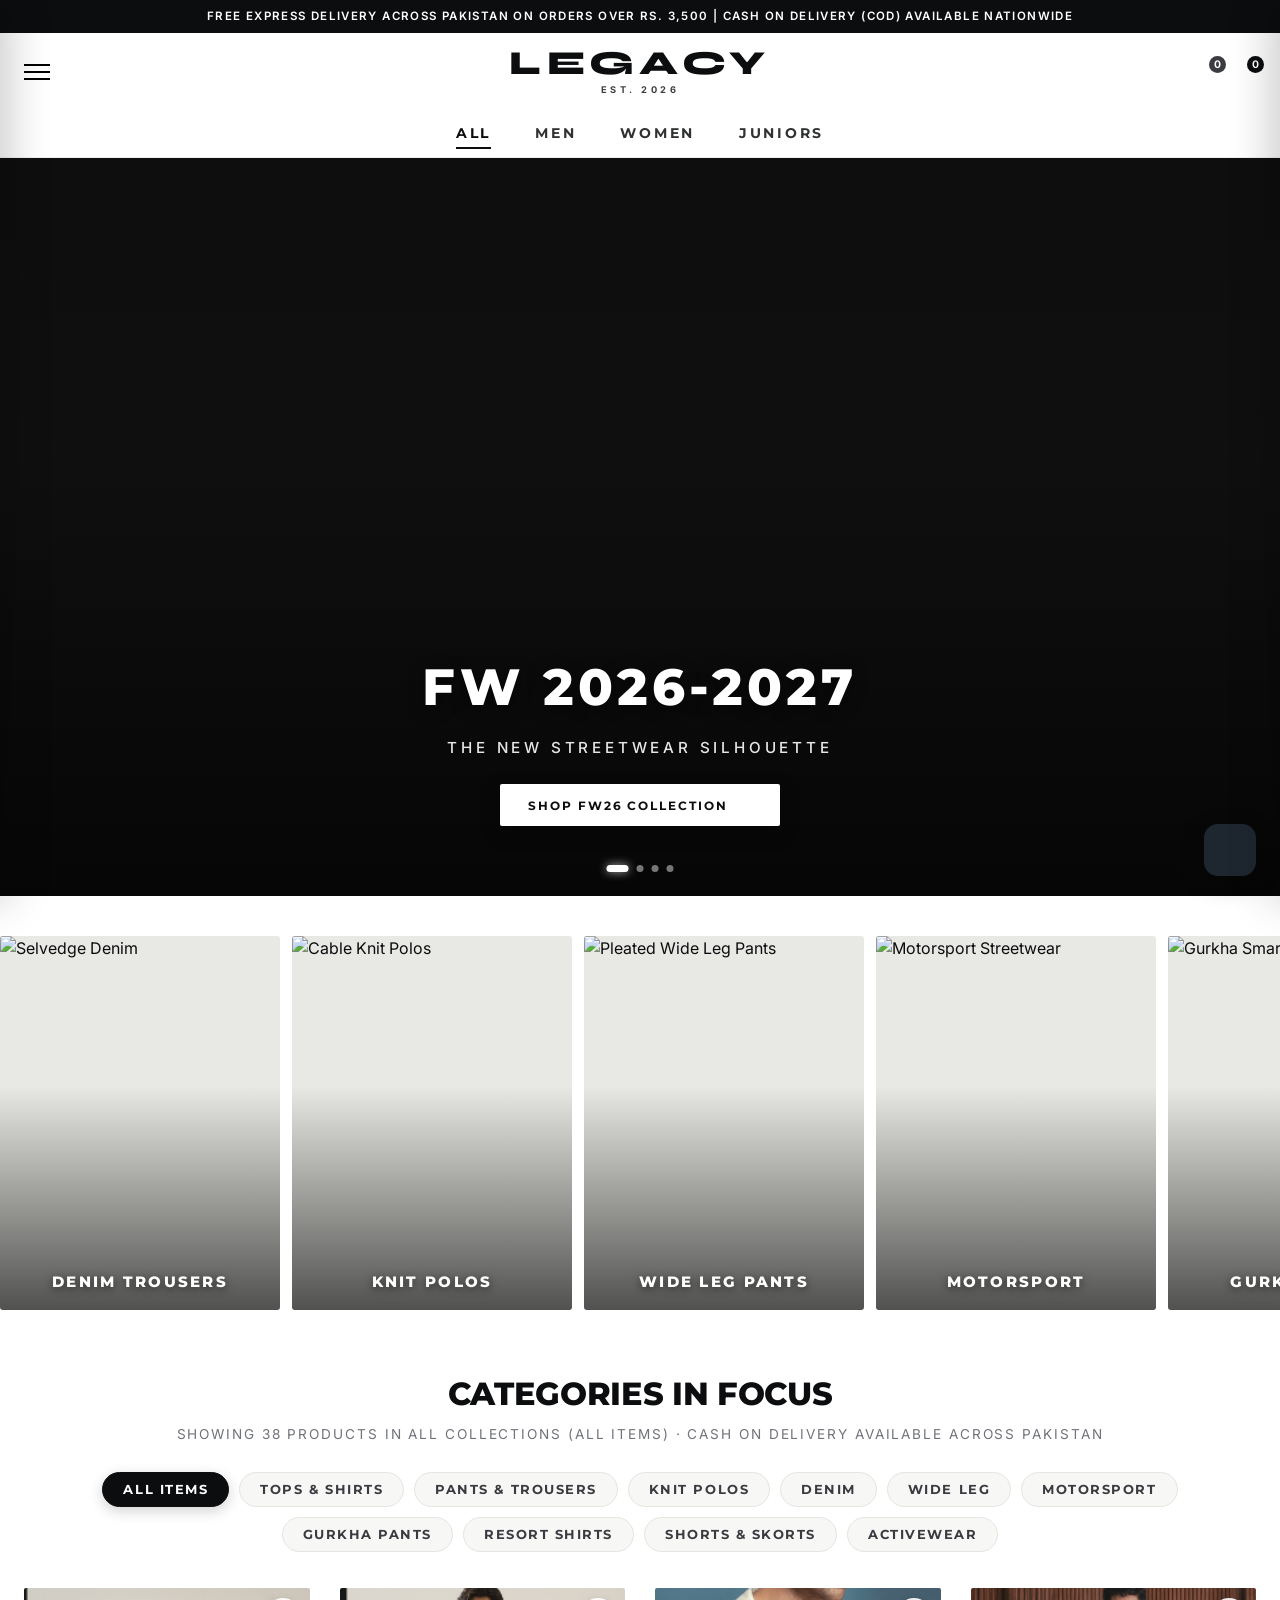
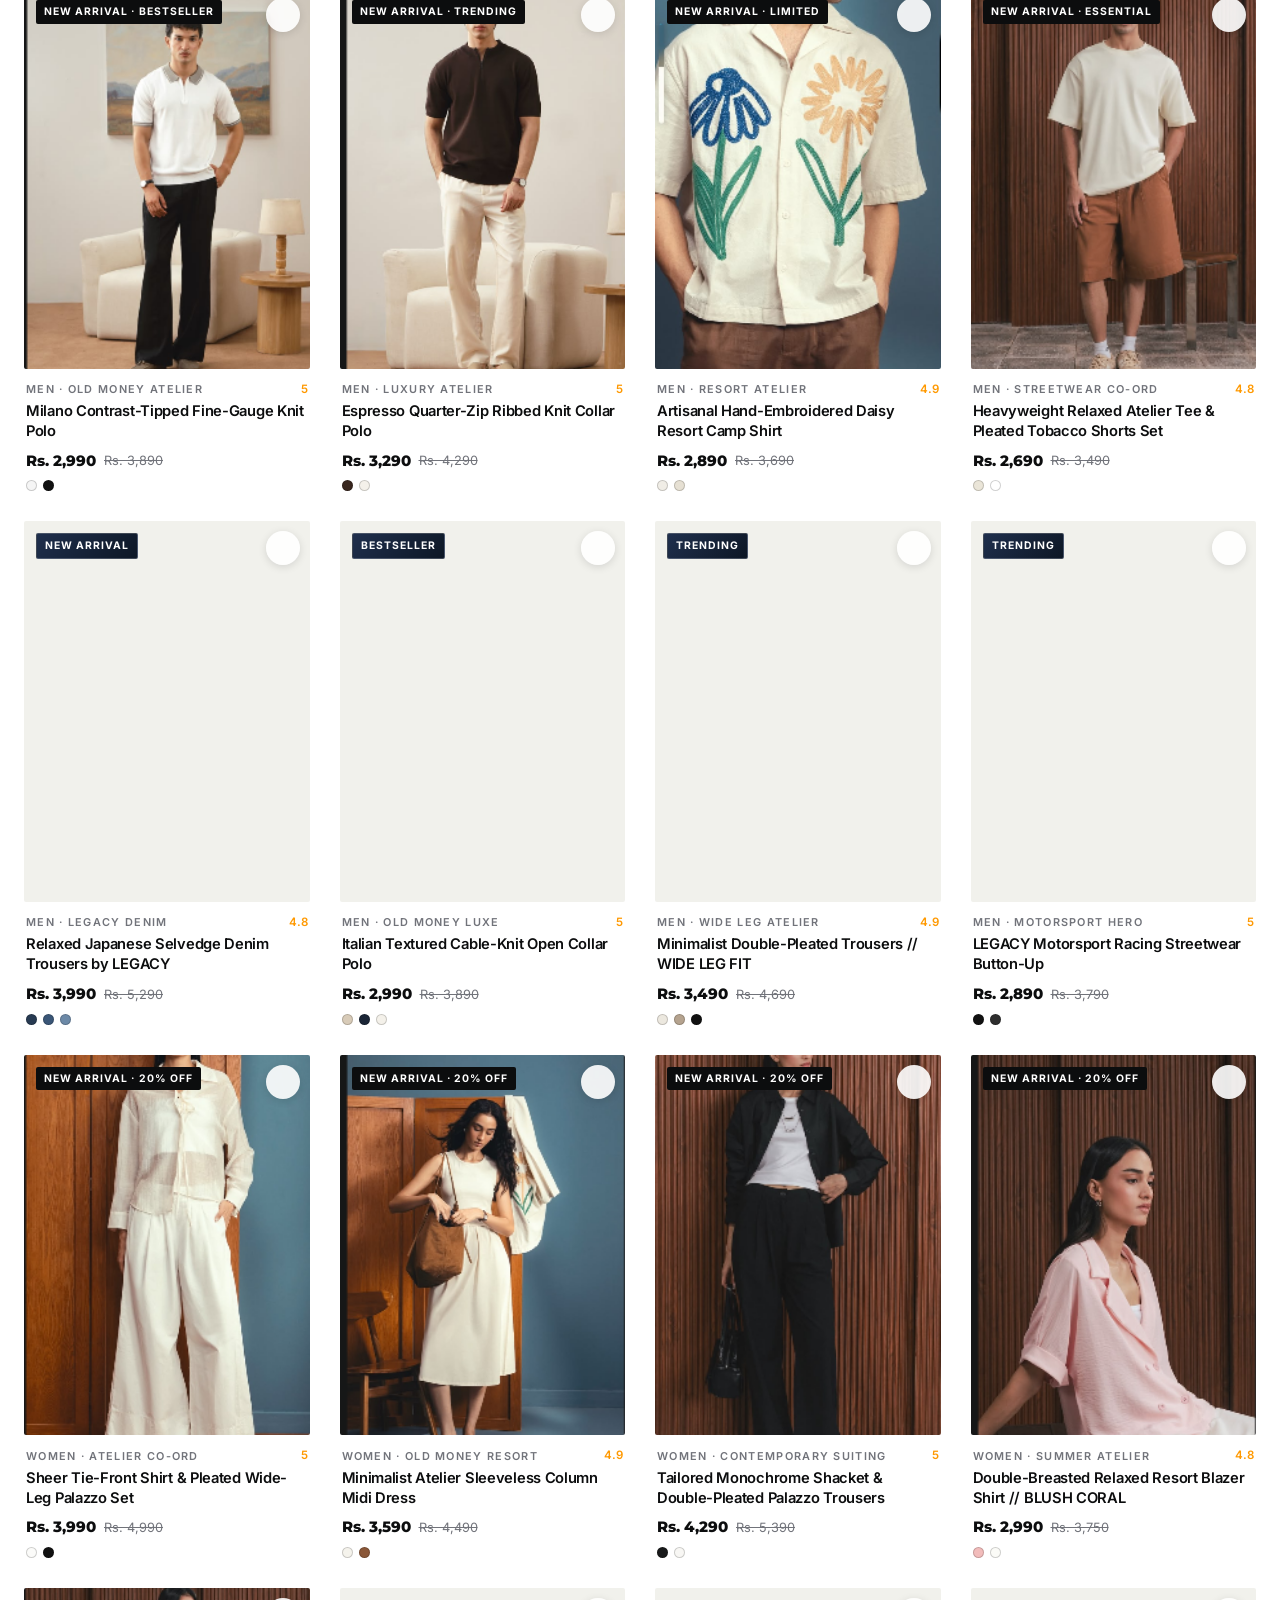
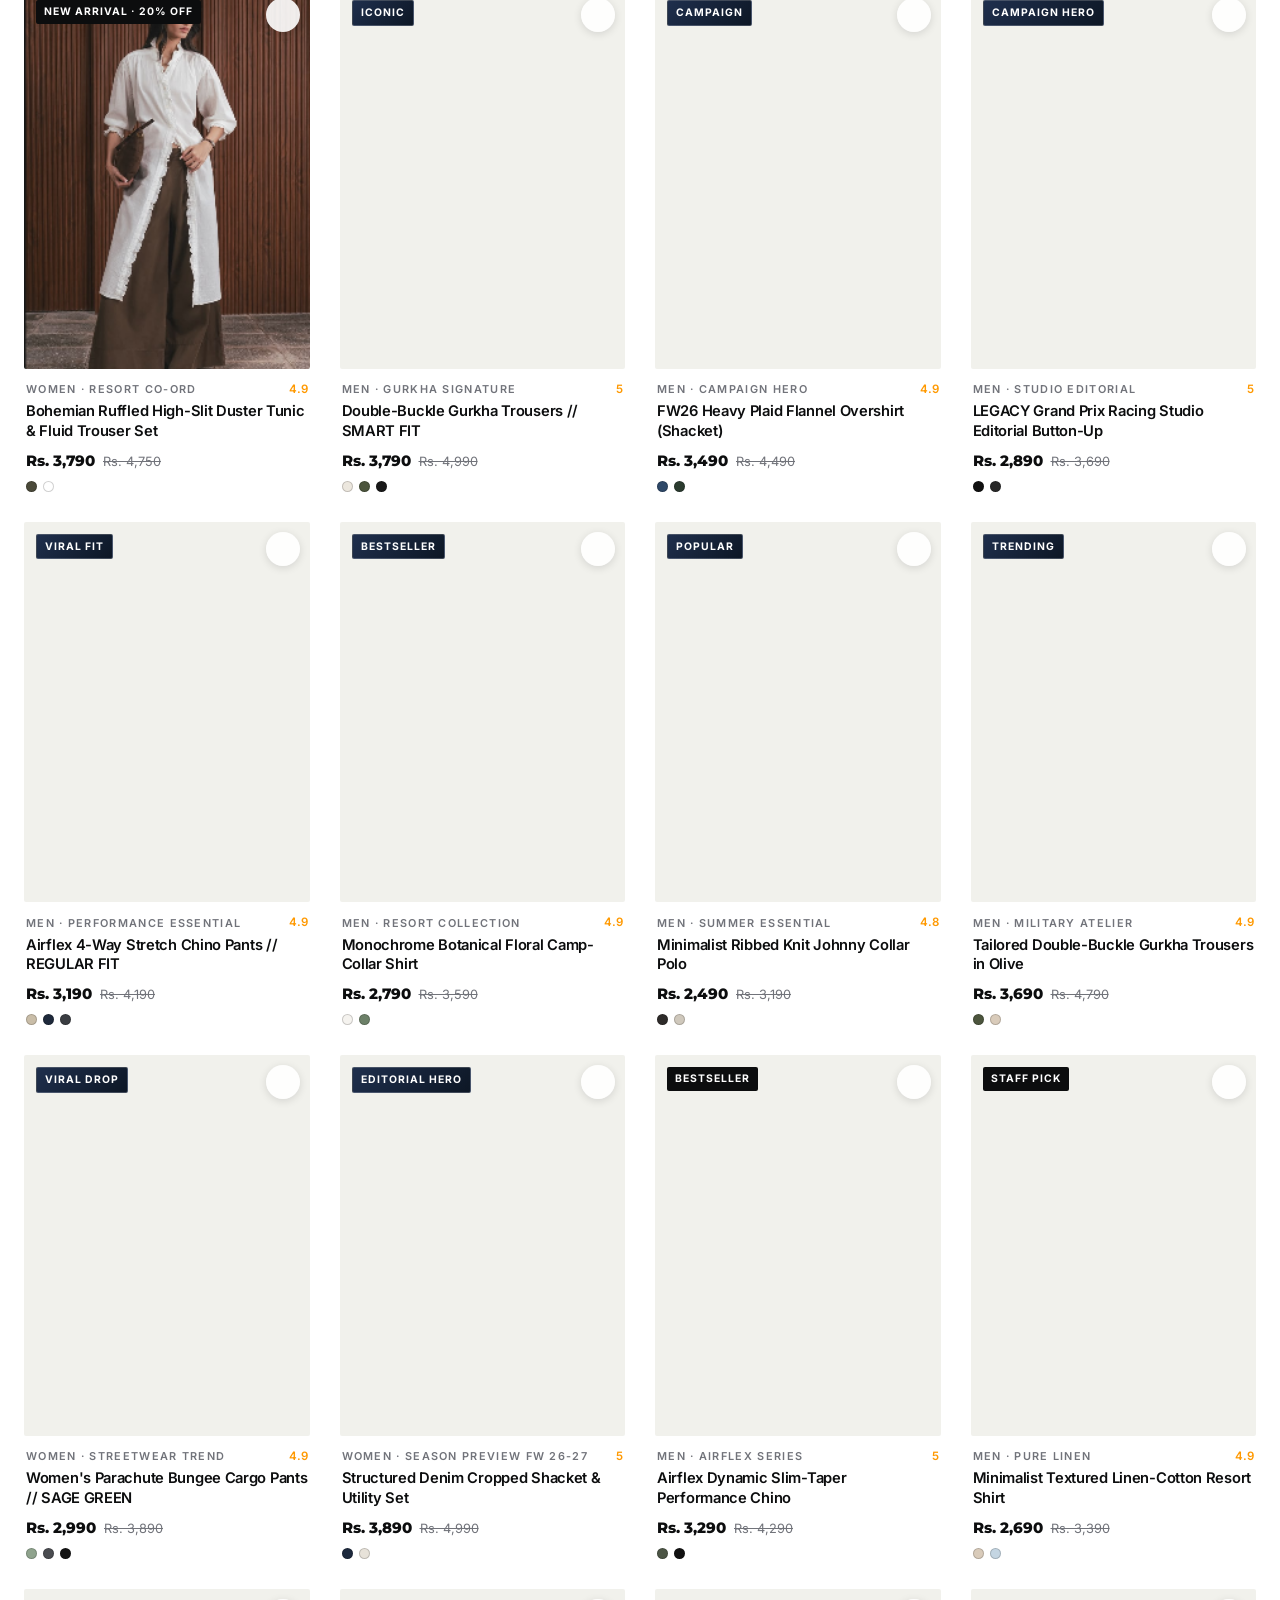
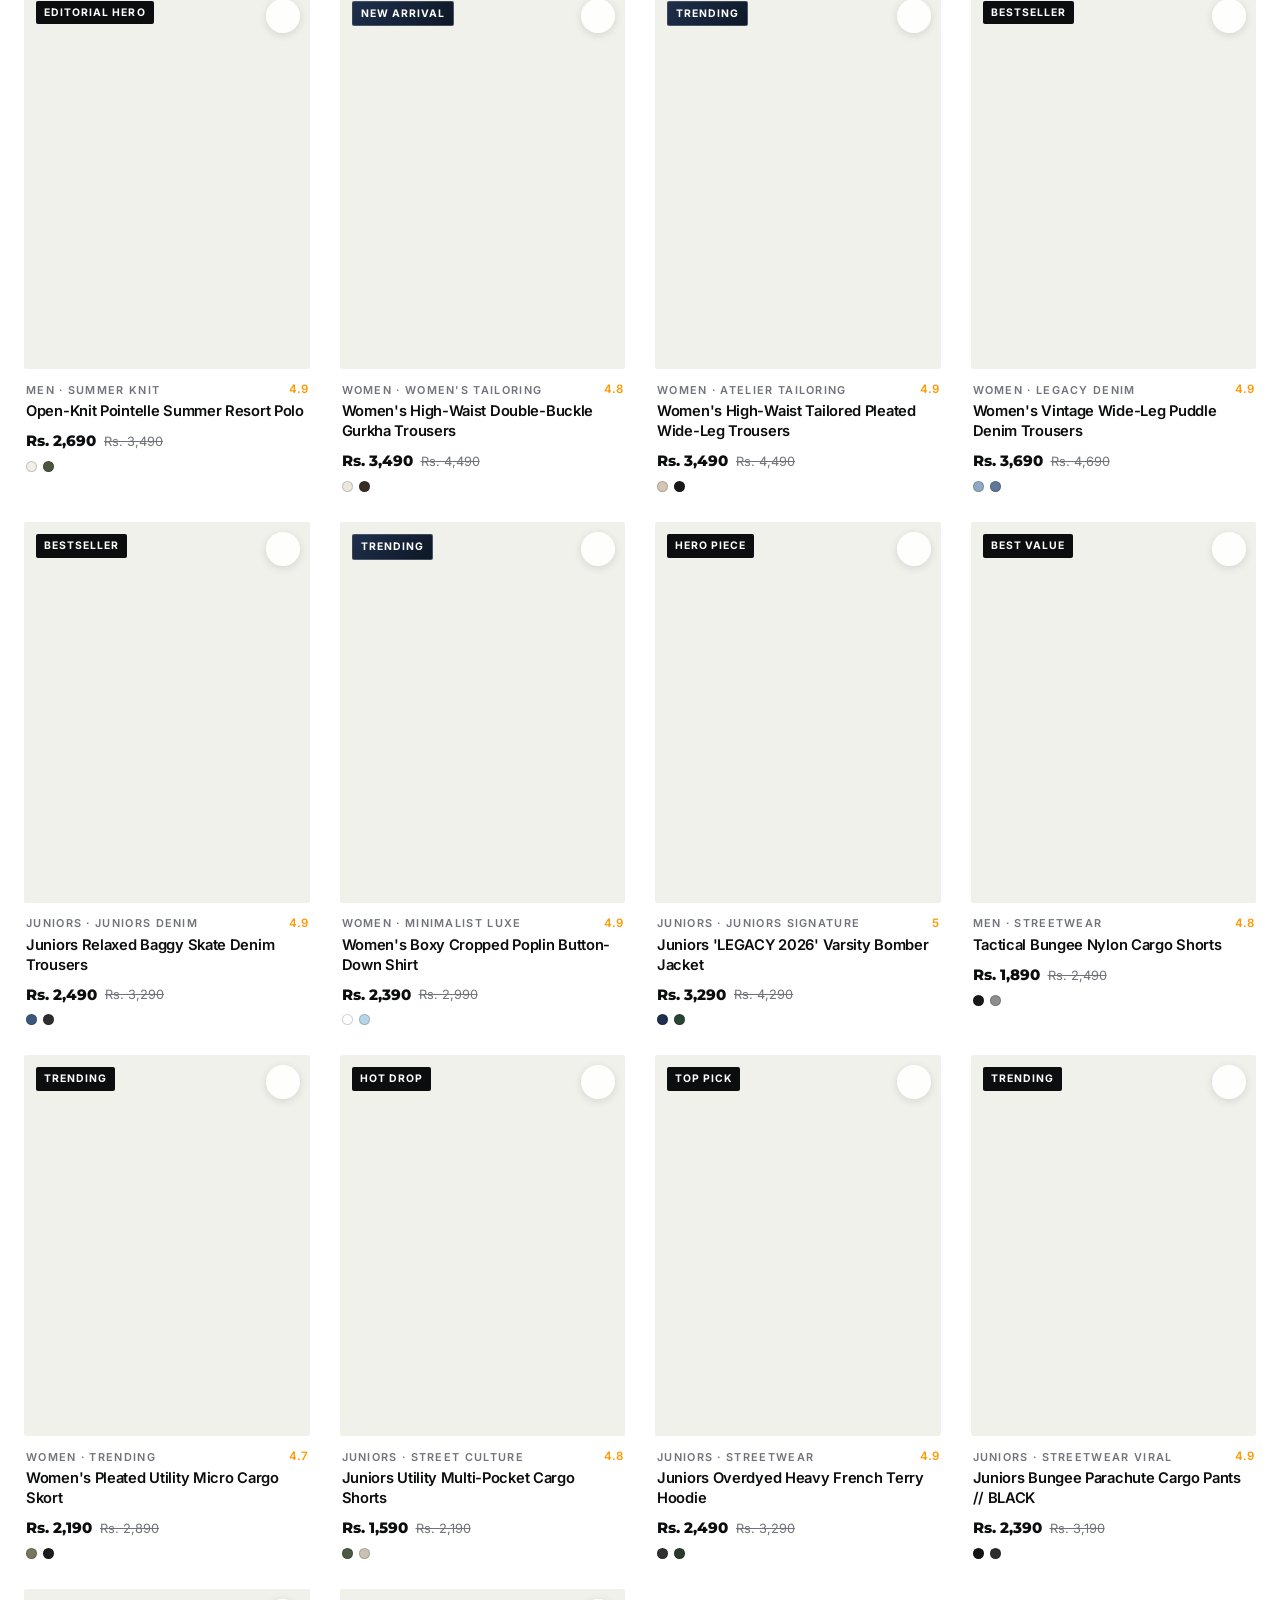
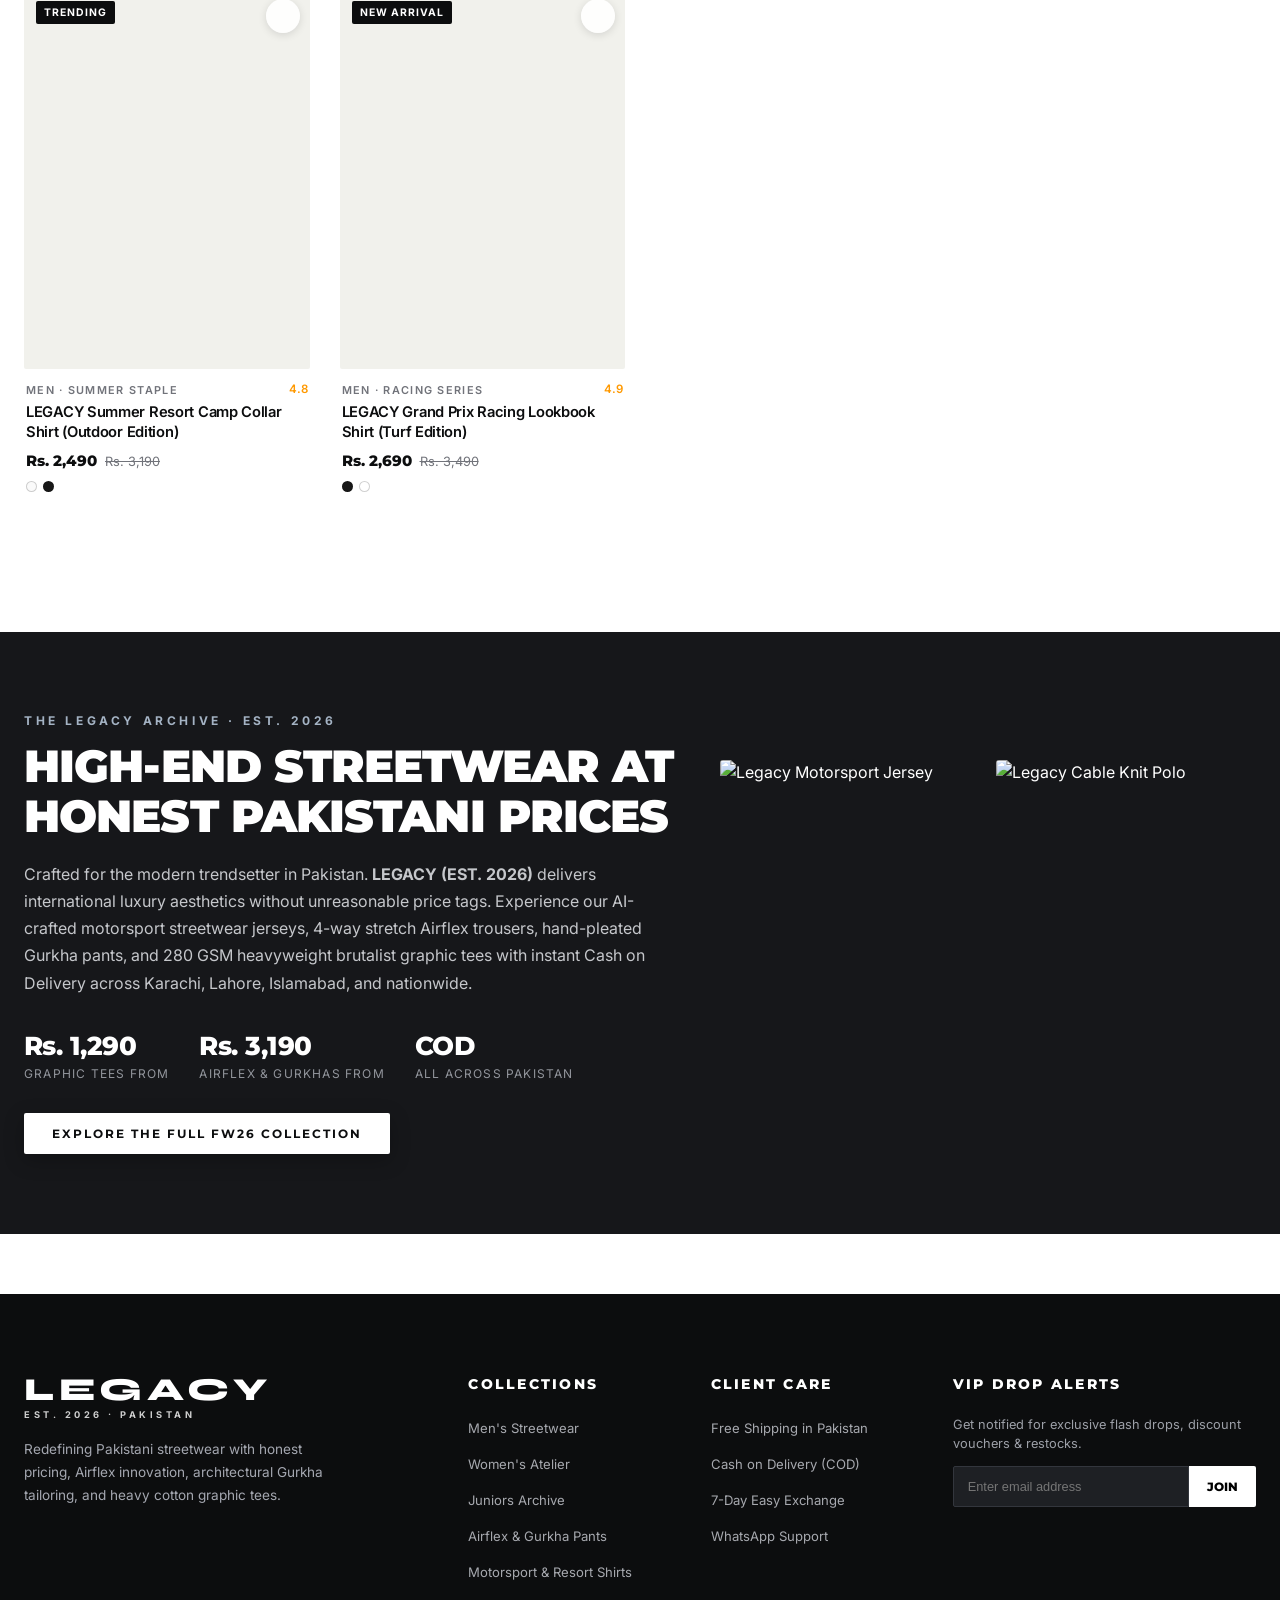
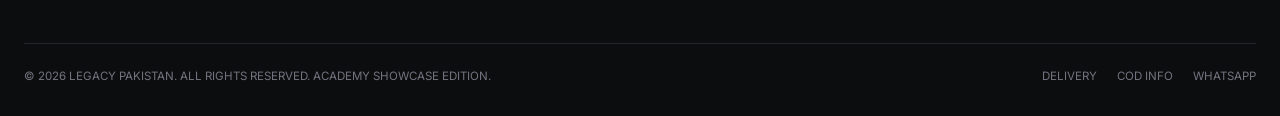
==== commit 82684e80: "Add new Men collection at top, remove currency selector, add Jacobabad to checkout, and enhance gend" ====
--- a/index.html
+++ b/index.html
@@ -19,20 +19,10 @@
 </head>
 <body>
 
-  <!-- Announcement Bar with Pakistani Currency & Cash on Delivery Notice -->
+  <!-- Announcement Bar with Pakistani Free Delivery & COD Notice -->
   <div class="announcement-bar">
-    <div style="width: 80px;"></div>
     <div class="announcement-text">
-      FREE EXPRESS DELIVERY ACROSS PAKISTAN ON ORDERS OVER RS. 3,500 | CASH ON DELIVERY (COD) AVAILABLE
-    </div>
-    <div class="currency-selector">
-      <select id="currencySelect" aria-label="Select Currency">
-        <option value="PKR" selected>PKR (Rs.)</option>
-        <option value="USD">USD ($)</option>
-        <option value="EUR">EUR (€)</option>
-        <option value="GBP">GBP (£)</option>
-        <option value="AED">AED</option>
-      </select>
+      FREE EXPRESS DELIVERY ACROSS PAKISTAN ON ORDERS OVER RS. 3,500 | CASH ON DELIVERY (COD) AVAILABLE NATIONWIDE
     </div>
   </div>
 
@@ -157,15 +147,15 @@
 
     <!-- Category Filter Tabs Matching Exact Spotlight Titles -->
     <div class="category-filter-tabs">
-      <button class="filter-tab-btn active" data-category="all">All Items (34)</button>
-      <button class="filter-tab-btn" data-category="denim">Denim Trousers</button>
+      <button class="filter-tab-btn active" data-category="all">All Items</button>
+      <button class="filter-tab-btn" data-category="tops">Tops & Shirts</button>
+      <button class="filter-tab-btn" data-category="pants">Pants & Trousers</button>
       <button class="filter-tab-btn" data-category="knit-polos">Knit Polos</button>
-      <button class="filter-tab-btn" data-category="wideleg-pants">Wide Leg Pants</button>
+      <button class="filter-tab-btn" data-category="denim">Denim</button>
+      <button class="filter-tab-btn" data-category="wideleg-pants">Wide Leg</button>
       <button class="filter-tab-btn" data-category="motorsport">Motorsport</button>
       <button class="filter-tab-btn" data-category="gurkha-pants">Gurkha Pants</button>
       <button class="filter-tab-btn" data-category="resort-shirts">Resort Shirts</button>
-      <button class="filter-tab-btn" data-category="airflex-pants">Airflex Pants</button>
-      <button class="filter-tab-btn" data-category="shirts">Shackets</button>
       <button class="filter-tab-btn" data-category="shorts">Shorts & Skorts</button>
       <button class="filter-tab-btn" data-category="activewear">Activewear</button>
     </div>
@@ -421,6 +411,7 @@
             <option value="Lahore">Lahore</option>
             <option value="Islamabad">Islamabad</option>
             <option value="Rawalpindi">Rawalpindi</option>
+            <option value="Jacobabad">Jacobabad</option>
             <option value="Faisalabad">Faisalabad</option>
             <option value="Multan">Multan</option>
             <option value="Peshawar">Peshawar</option>
@@ -428,6 +419,8 @@
             <option value="Sialkot">Sialkot</option>
             <option value="Gujranwala">Gujranwala</option>
             <option value="Hyderabad">Hyderabad</option>
+            <option value="Sukkur">Sukkur</option>
+            <option value="Larkana">Larkana</option>
             <option value="Other">Other Nationwide City</option>
           </select>
           <input type="text" placeholder="Postal Code" style="padding: 10px 14px; border: 1px solid var(--color-gray-light); border-radius: 2px;">
--- a/css/styles.css
+++ b/css/styles.css
@@ -104,19 +104,6 @@
   text-align: center;
   overflow: hidden;
   white-space: nowrap;
-}
-.currency-selector select {
-  background: transparent;
-  color: #fff;
-  border: 1px solid rgba(255, 255, 255, 0.25);
-  border-radius: 4px;
-  font-size: 0.7rem;
-  padding: 2px 6px;
-  cursor: pointer;
-}
-.currency-selector select option {
-  background: #111;
-  color: #fff;
 }
 
 /* Header & Main Nav */
@@ -1567,10 +1554,6 @@
     font-size: 0.65rem;
     padding: 6px 12px;
   }
-  .currency-selector select {
-    font-size: 0.65rem;
-    padding: 2px 4px;
-  }
 
   /* Header / App Bar: Luxury, proportional spacing */
   .header-inner {
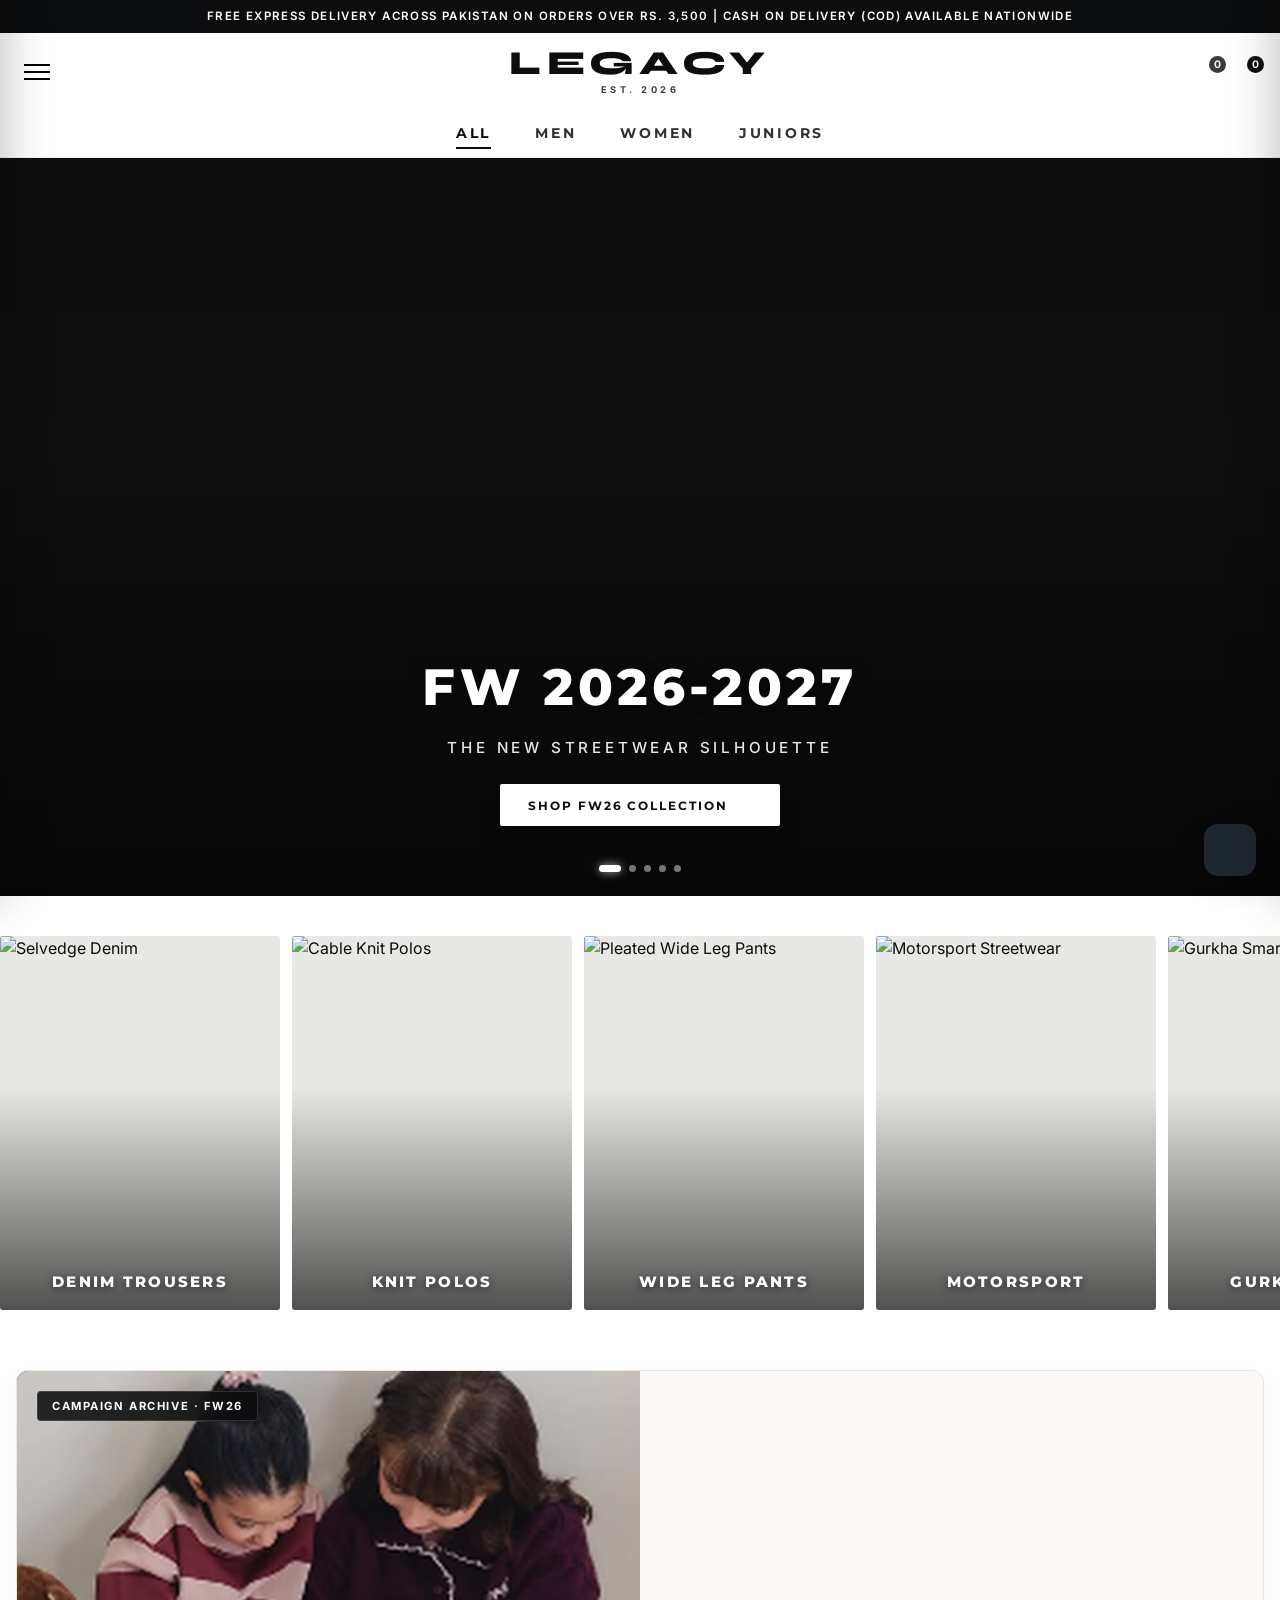
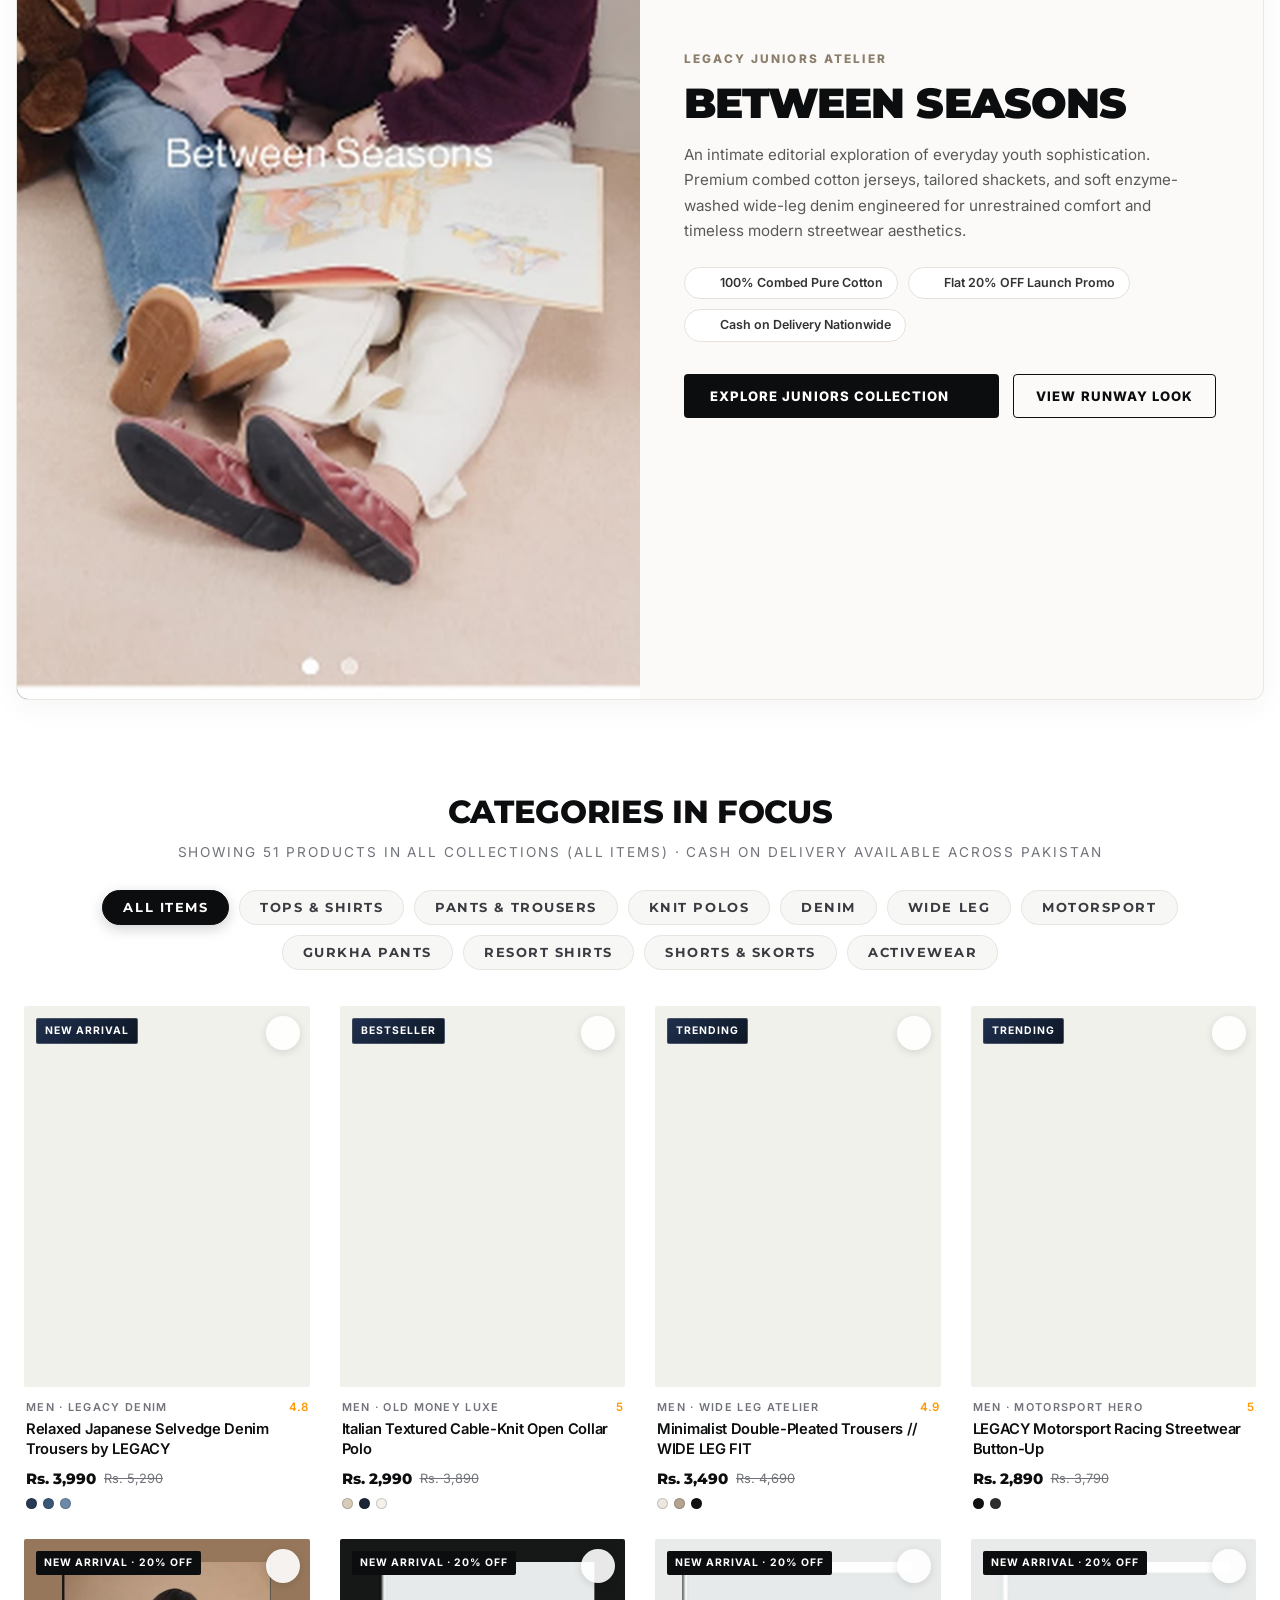
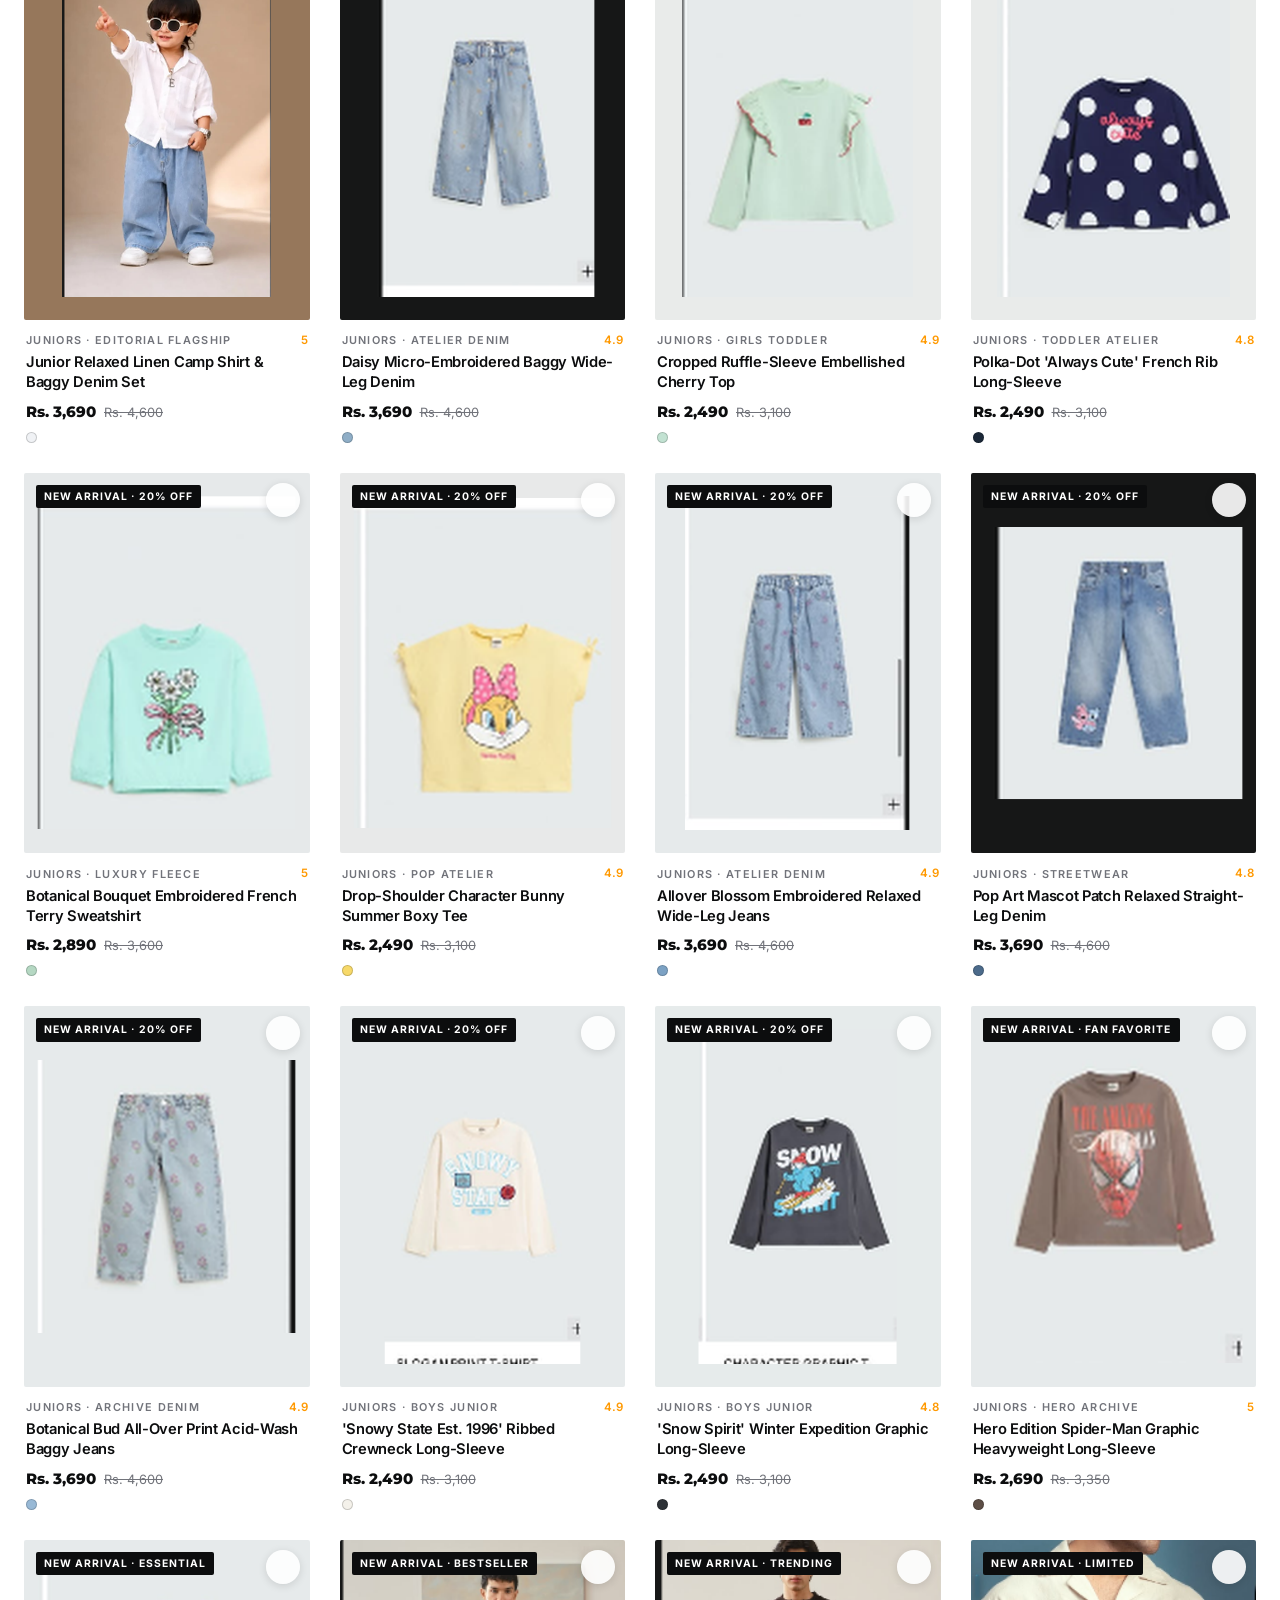
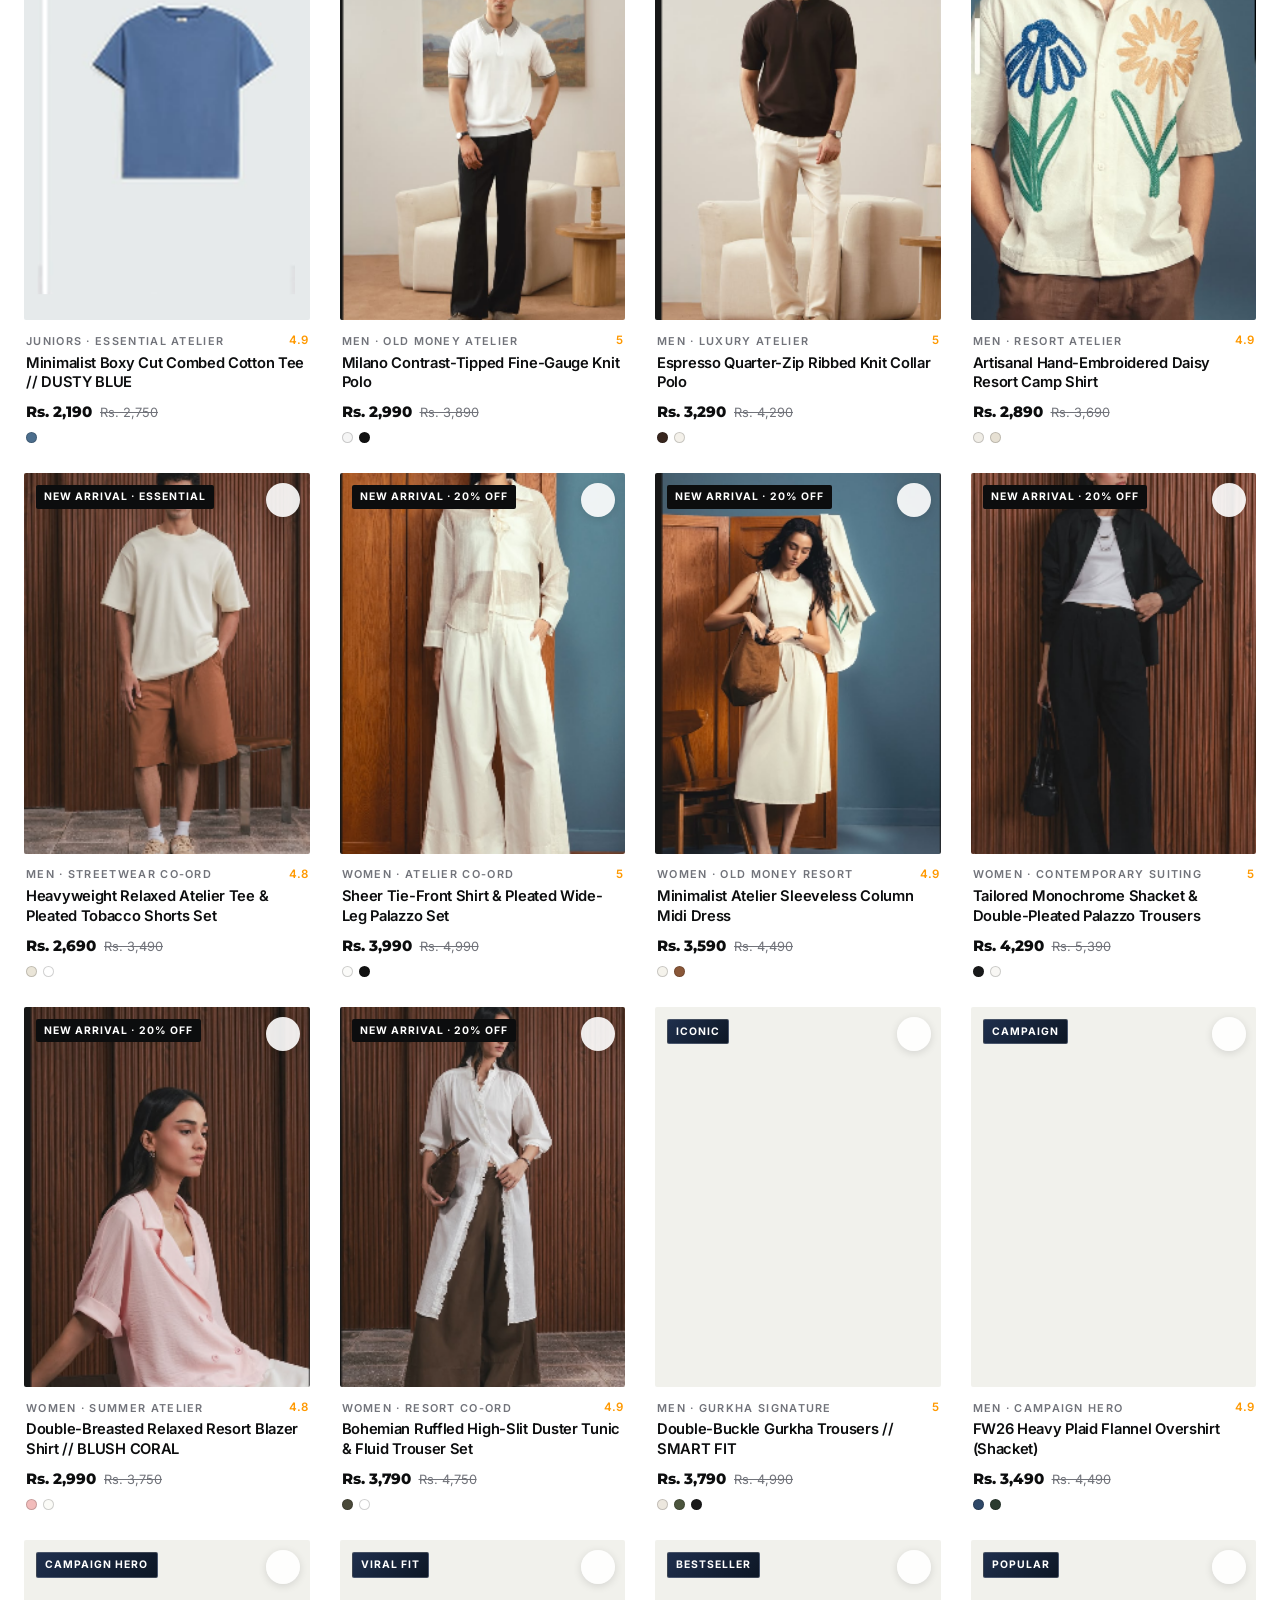
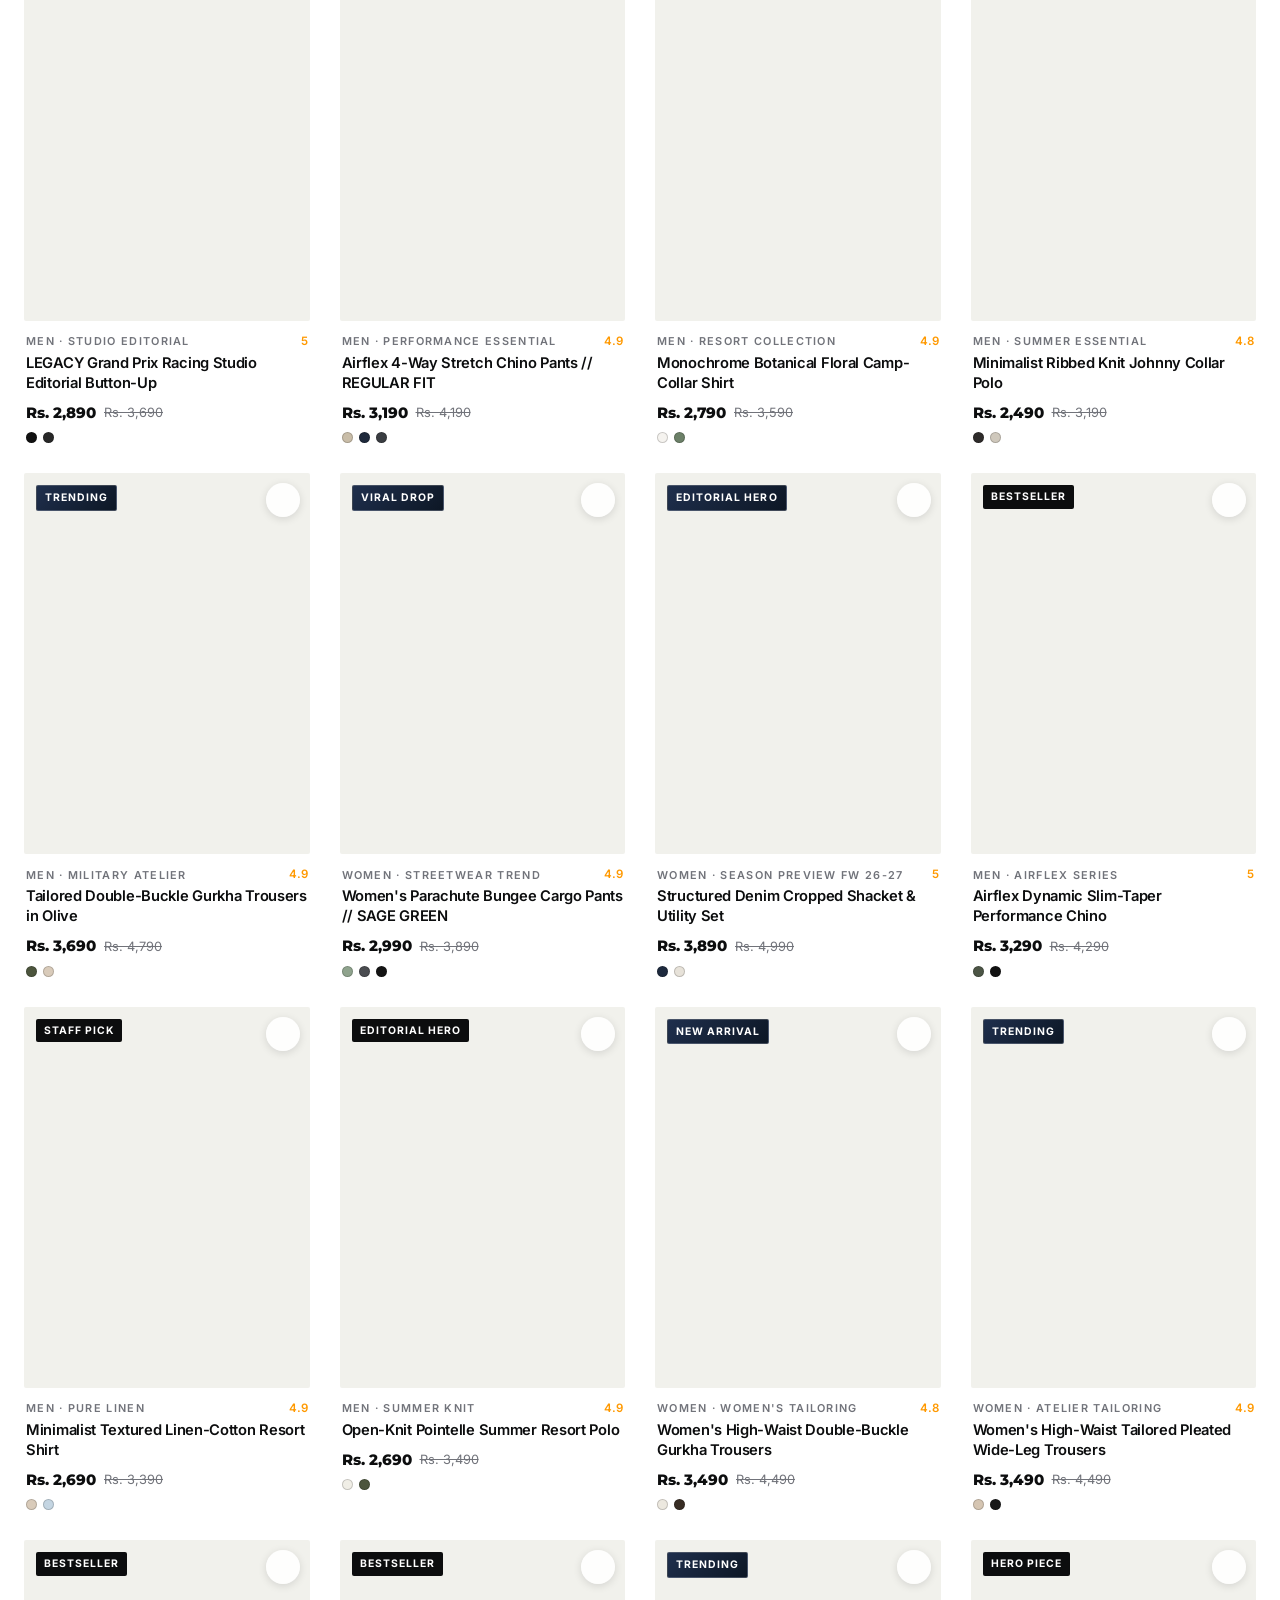
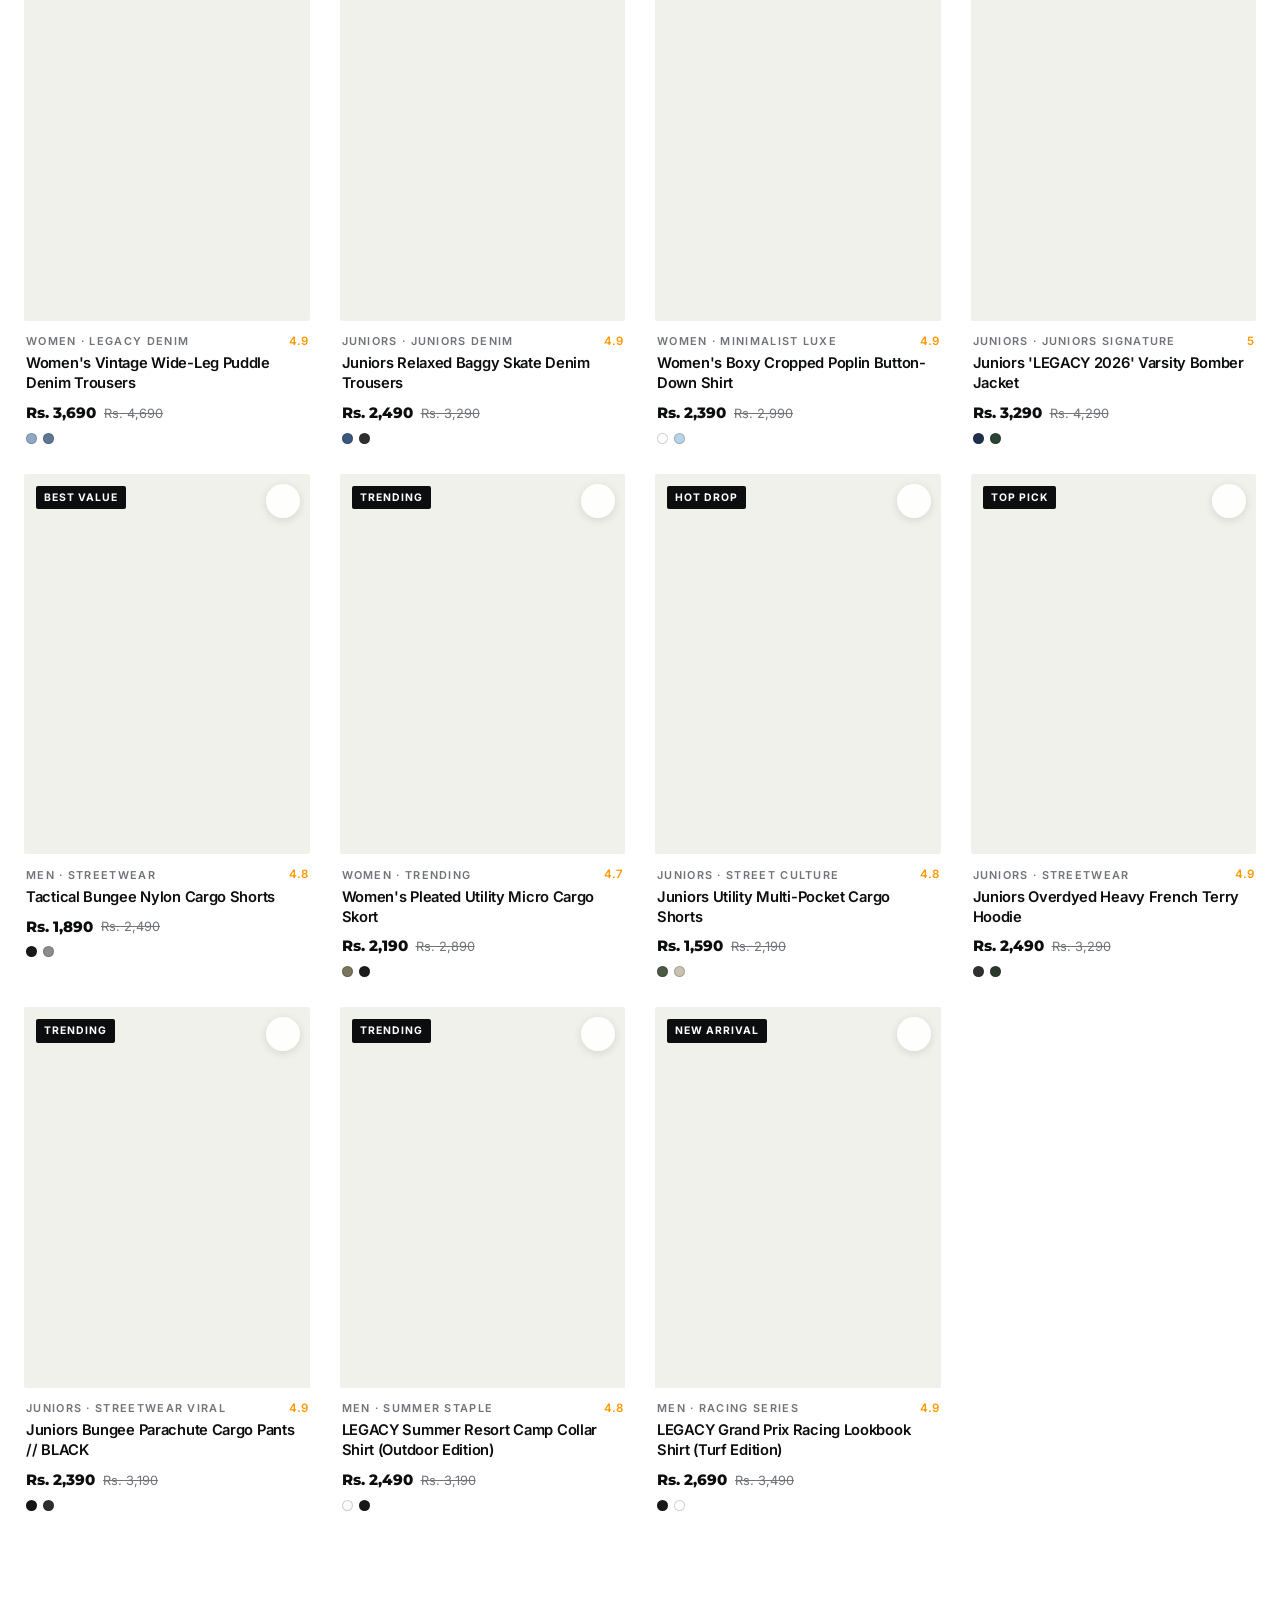
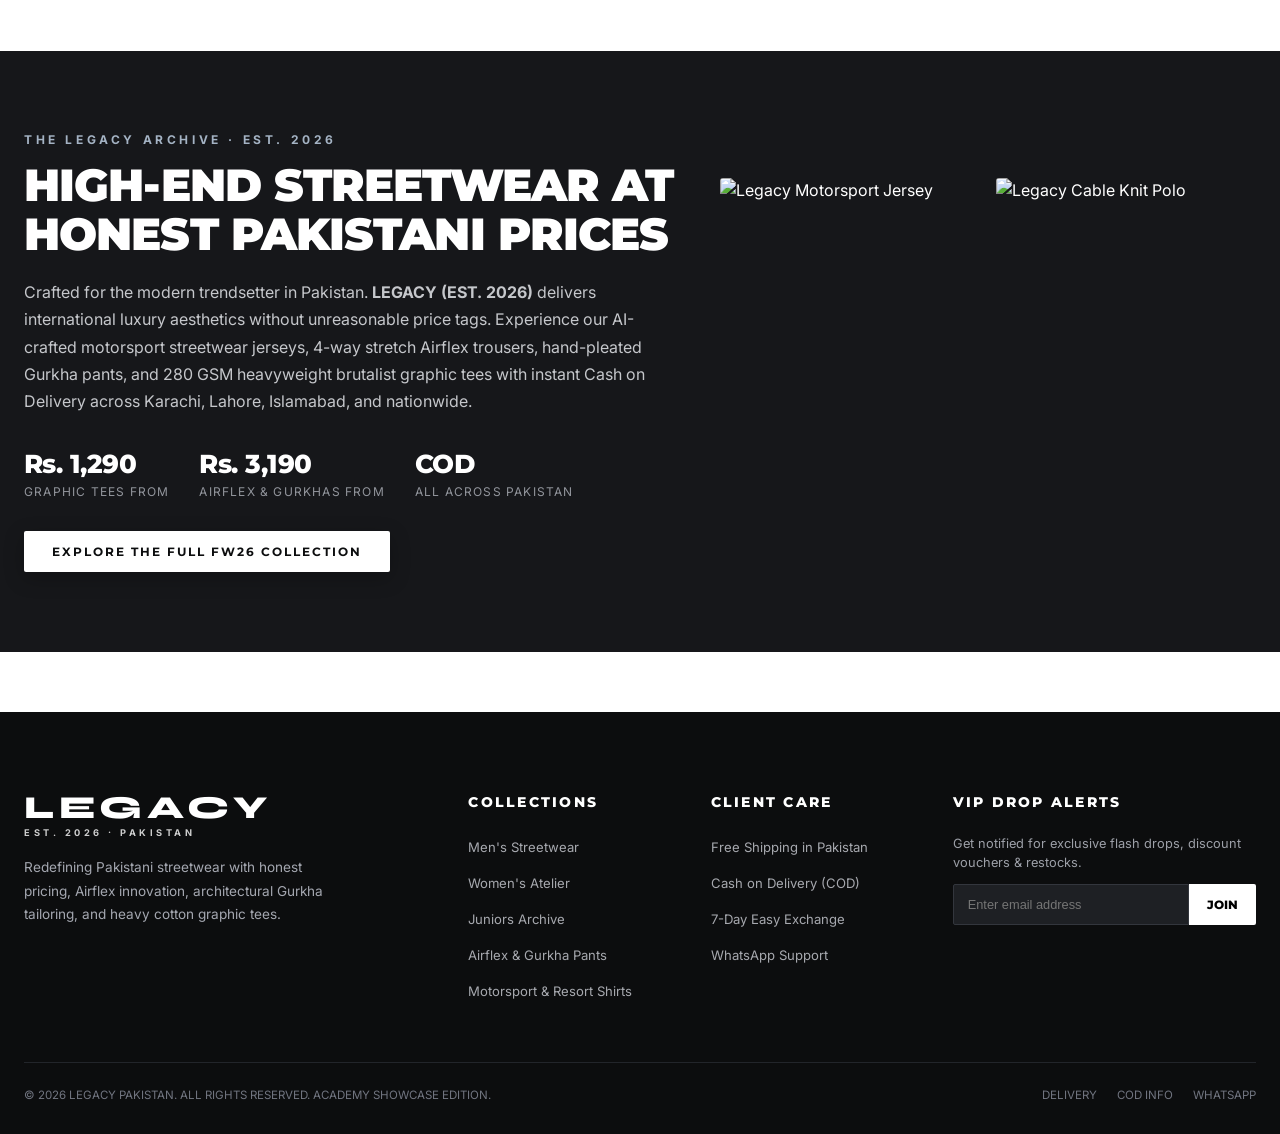
==== commit c395d5e3: "Add 13 new Juniors flagship items, Between Seasons advertising campaign banner, and Juniors spotligh" ====
--- a/index.html
+++ b/index.html
@@ -133,6 +133,53 @@
         <img src="./images/hero_slide_1.jpg" alt="Shackets & Shirts">
         <div class="spotlight-card-overlay">
           <span class="spotlight-card-title">SHACKETS & SHIRTS</span>
+        </div>
+      </div>
+      <!-- 9. JUNIORS STREETWEAR -->
+      <div class="spotlight-card" data-category="juniors" onclick="setGender('juniors')" title="Click to view Juniors Streetwear & Editorial Collection">
+        <img src="./images/junior_boy_resort_streetwear.png" alt="Juniors Streetwear">
+        <div class="spotlight-card-overlay">
+          <span class="spotlight-card-title">JUNIORS</span>
+        </div>
+      </div>
+    </div>
+  </section>
+
+  <!-- High-Impact Editorial Campaign Advertisement Section -->
+  <section class="campaign-editorial-section" id="campaignEditorialSection">
+    <div class="campaign-editorial-card">
+      <div class="campaign-editorial-media">
+        <img src="./images/juniors_campaign_ad.png" alt="Legacy Juniors Between Seasons Editorial Campaign" class="campaign-editorial-img">
+        <div class="campaign-editorial-badge">CAMPAIGN ARCHIVE · FW26</div>
+      </div>
+      <div class="campaign-editorial-content">
+        <span class="campaign-eyebrow">LEGACY JUNIORS ATELIER</span>
+        <h2 class="campaign-headline">BETWEEN SEASONS</h2>
+        <p class="campaign-description">
+          An intimate editorial exploration of everyday youth sophistication. Premium combed cotton jerseys, tailored shackets, and soft enzyme-washed wide-leg denim engineered for unrestrained comfort and timeless modern streetwear aesthetics.
+        </p>
+        <div class="campaign-perks">
+          <div class="campaign-perk-item">
+            <i data-lucide="sparkles" style="width: 15px; height: 15px;"></i>
+            <span>100% Combed Pure Cotton</span>
+          </div>
+          <div class="campaign-perk-item">
+            <i data-lucide="tag" style="width: 15px; height: 15px;"></i>
+            <span>Flat 20% OFF Launch Promo</span>
+          </div>
+          <div class="campaign-perk-item">
+            <i data-lucide="shield-check" style="width: 15px; height: 15px;"></i>
+            <span>Cash on Delivery Nationwide</span>
+          </div>
+        </div>
+        <div class="campaign-cta-group">
+          <button class="btn-campaign-primary" onclick="setGender('juniors')">
+            <span>EXPLORE JUNIORS COLLECTION</span>
+            <i data-lucide="arrow-right" style="width: 16px; height: 16px;"></i>
+          </button>
+          <button class="btn-campaign-secondary" onclick="openProductPage('leg-jun-01')">
+            <span>VIEW RUNWAY LOOK</span>
+          </button>
         </div>
       </div>
     </div>
--- a/css/styles.css
+++ b/css/styles.css
@@ -2288,5 +2288,198 @@
     height: 48px;
   }
 }
-
-
+/* ====================================================
+   EDITORIAL CAMPAIGN ADVERTISEMENT SHOWCASE
+   ==================================================== */
+.campaign-editorial-section {
+  max-width: 1320px;
+  margin: 40px auto 48px;
+  padding: 0 16px;
+}
+
+.campaign-editorial-card {
+  display: grid;
+  grid-template-columns: 1fr 1fr;
+  background: #fbfaf8;
+  border: 1px solid #ebe8e2;
+  border-radius: 12px;
+  overflow: hidden;
+  box-shadow: 0 8px 30px rgba(0, 0, 0, 0.04);
+  transition: transform 0.3s ease, box-shadow 0.3s ease;
+}
+
+.campaign-editorial-card:hover {
+  box-shadow: 0 12px 40px rgba(0, 0, 0, 0.08);
+}
+
+.campaign-editorial-media {
+  position: relative;
+  background: #2a2421;
+  min-height: 440px;
+  overflow: hidden;
+}
+
+.campaign-editorial-img {
+  width: 100%;
+  height: 100%;
+  object-fit: cover;
+  object-position: center 25%;
+  transition: transform 0.6s cubic-bezier(0.2, 0.8, 0.2, 1);
+}
+
+.campaign-editorial-card:hover .campaign-editorial-img {
+  transform: scale(1.03);
+}
+
+.campaign-editorial-badge {
+  position: absolute;
+  top: 20px;
+  left: 20px;
+  background: rgba(12, 13, 14, 0.88);
+  backdrop-filter: blur(8px);
+  color: #fff;
+  font-size: 0.7rem;
+  font-weight: 700;
+  letter-spacing: 0.14em;
+  padding: 6px 14px;
+  border-radius: 4px;
+  text-transform: uppercase;
+  border: 1px solid rgba(255, 255, 255, 0.15);
+}
+
+.campaign-editorial-content {
+  padding: 48px 44px;
+  display: flex;
+  flex-direction: column;
+  justify-content: center;
+}
+
+.campaign-eyebrow {
+  display: inline-block;
+  font-size: 0.74rem;
+  font-weight: 800;
+  letter-spacing: 0.18em;
+  text-transform: uppercase;
+  color: #8c7e6c;
+  margin-bottom: 12px;
+}
+
+.campaign-headline {
+  font-family: var(--font-brand);
+  font-size: clamp(1.8rem, 3.5vw, 2.6rem);
+  font-weight: 900;
+  letter-spacing: -0.02em;
+  text-transform: uppercase;
+  color: var(--color-black);
+  line-height: 1.1;
+  margin-bottom: 16px;
+}
+
+.campaign-description {
+  font-size: 0.95rem;
+  line-height: 1.65;
+  color: #5a5957;
+  margin-bottom: 24px;
+  max-width: 520px;
+}
+
+.campaign-perks {
+  display: flex;
+  flex-wrap: wrap;
+  gap: 10px;
+  margin-bottom: 32px;
+}
+
+.campaign-perk-item {
+  display: inline-flex;
+  align-items: center;
+  gap: 6px;
+  background: #fff;
+  border: 1px solid #e5e2da;
+  padding: 6px 14px;
+  border-radius: 20px;
+  font-size: 0.78rem;
+  font-weight: 600;
+  color: #333;
+}
+
+.campaign-perk-item i {
+  color: #8c7e6c;
+}
+
+.campaign-cta-group {
+  display: flex;
+  align-items: center;
+  gap: 14px;
+  flex-wrap: wrap;
+}
+
+.btn-campaign-primary {
+  display: inline-flex;
+  align-items: center;
+  gap: 8px;
+  background: #0c0d0e;
+  color: #fff;
+  padding: 14px 26px;
+  font-size: 0.82rem;
+  font-weight: 800;
+  letter-spacing: 0.08em;
+  text-transform: uppercase;
+  border: none;
+  border-radius: 4px;
+  cursor: pointer;
+  transition: all 0.25s ease;
+}
+
+.btn-campaign-primary:hover {
+  background: #252629;
+  transform: translateY(-2px);
+  box-shadow: 0 6px 20px rgba(0, 0, 0, 0.15);
+}
+
+.btn-campaign-secondary {
+  display: inline-flex;
+  align-items: center;
+  gap: 8px;
+  background: transparent;
+  color: #0c0d0e;
+  padding: 13px 22px;
+  font-size: 0.82rem;
+  font-weight: 800;
+  letter-spacing: 0.08em;
+  text-transform: uppercase;
+  border: 1.5px solid #0c0d0e;
+  border-radius: 4px;
+  cursor: pointer;
+  transition: all 0.25s ease;
+}
+
+.btn-campaign-secondary:hover {
+  background: #0c0d0e;
+  color: #fff;
+}
+
+@media (max-width: 900px) {
+  .campaign-editorial-card {
+    grid-template-columns: 1fr;
+  }
+  .campaign-editorial-media {
+    min-height: 320px;
+    max-height: 400px;
+  }
+  .campaign-editorial-content {
+    padding: 32px 20px;
+  }
+  .campaign-headline {
+    font-size: 1.85rem;
+  }
+  .campaign-cta-group {
+    flex-direction: column;
+    width: 100%;
+  }
+  .btn-campaign-primary,
+  .btn-campaign-secondary {
+    width: 100%;
+    justify-content: center;
+  }
+}
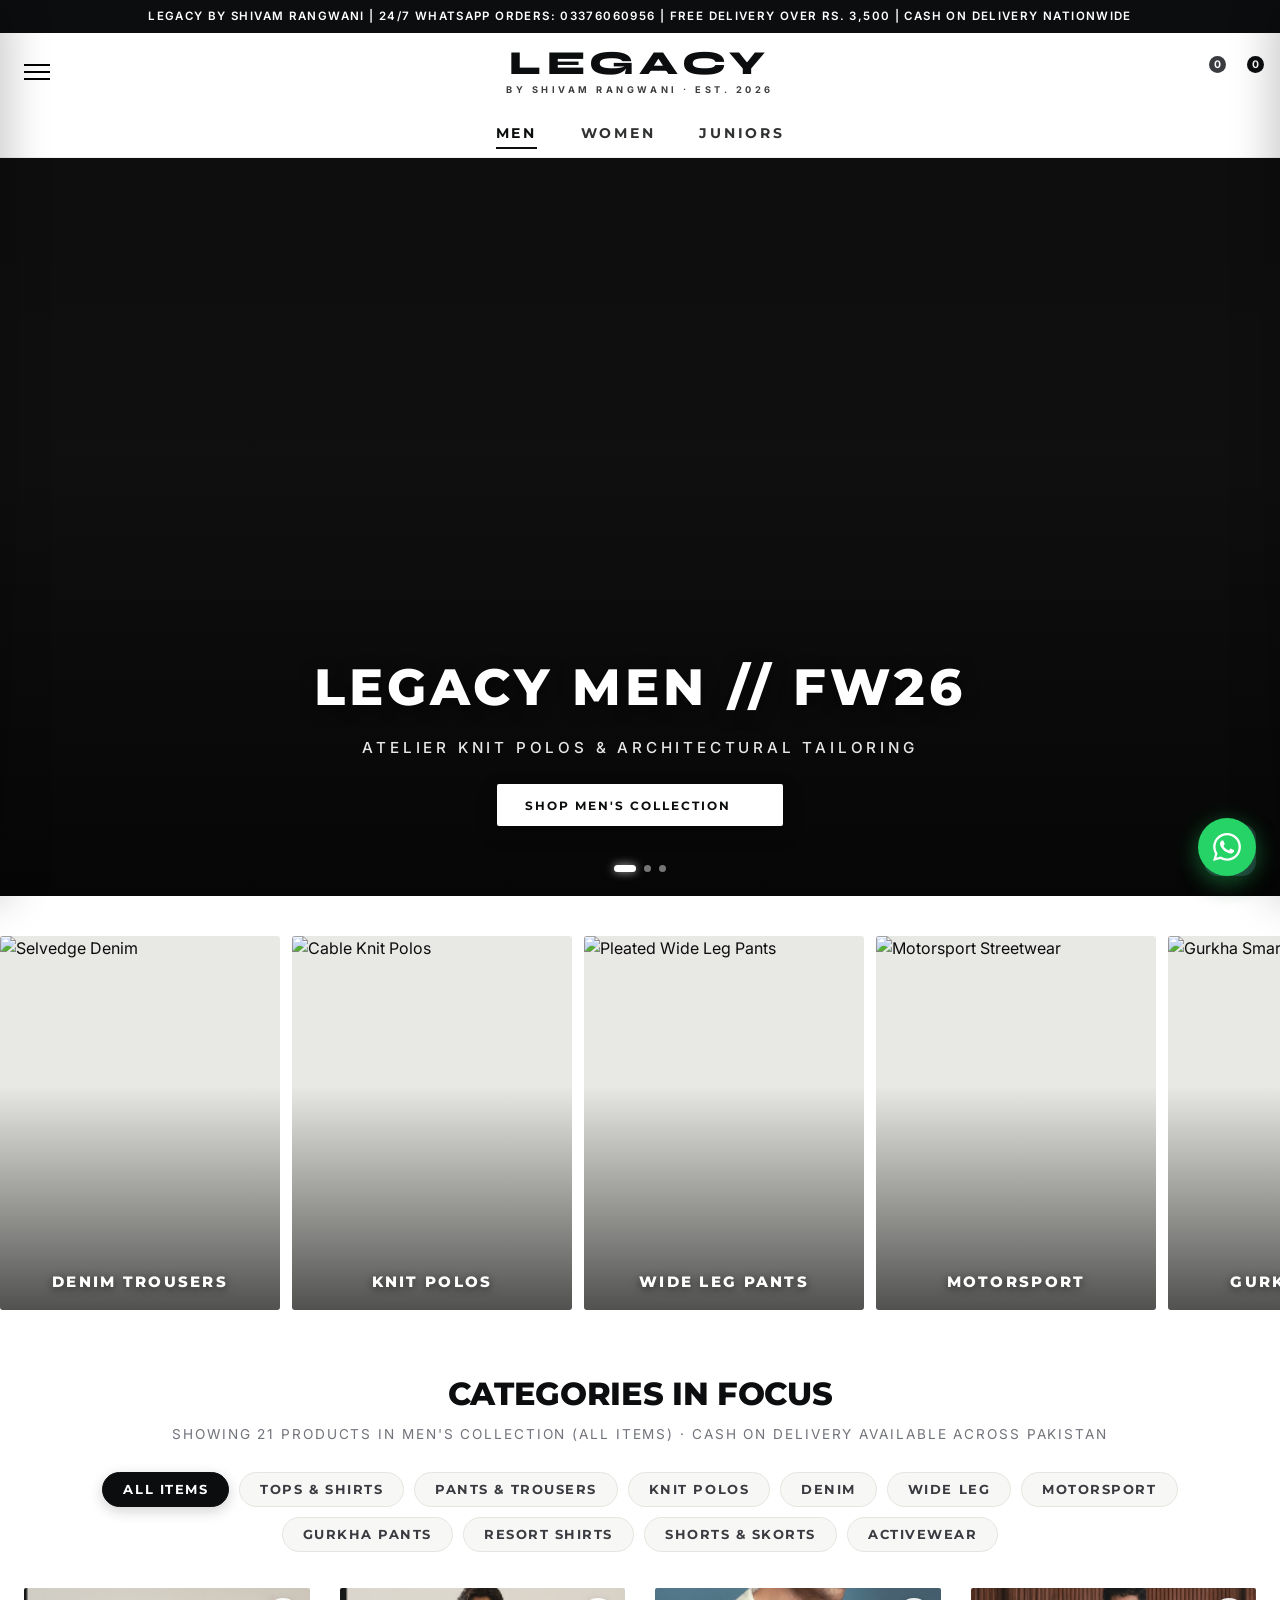
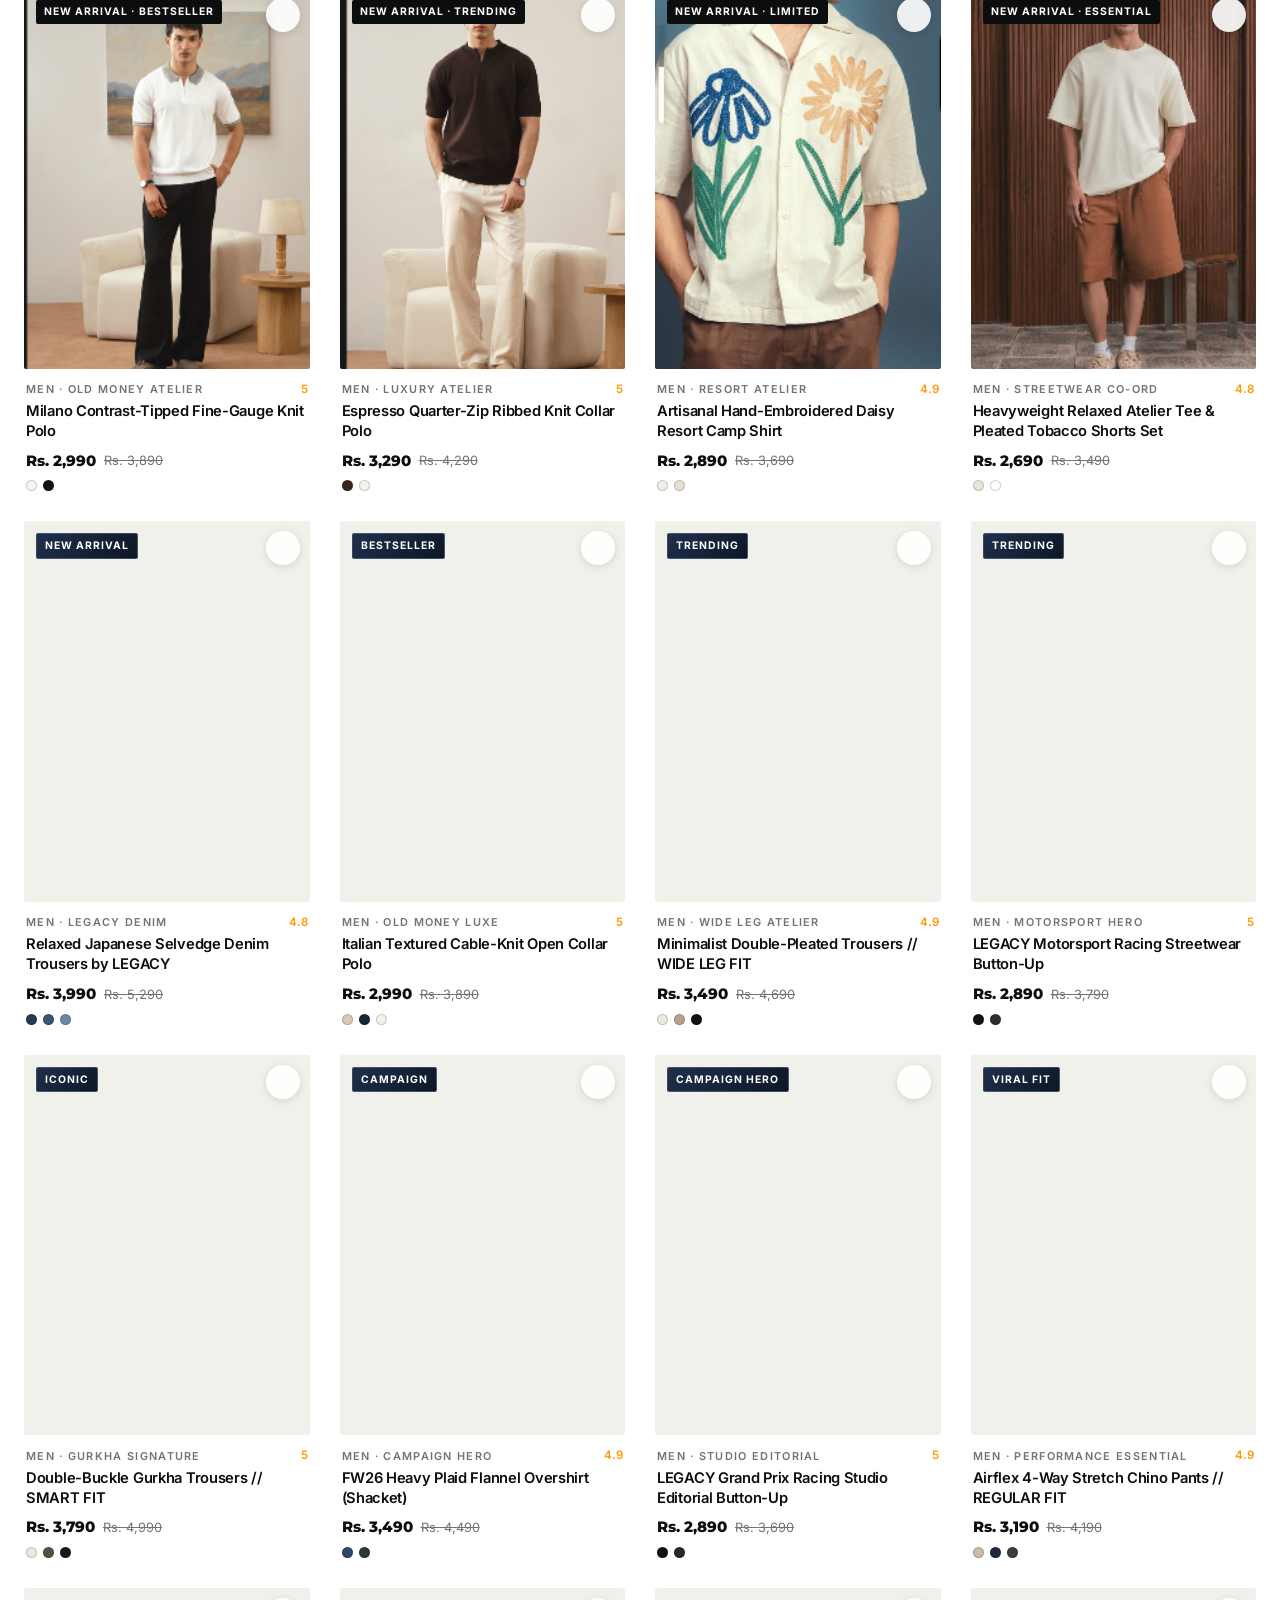
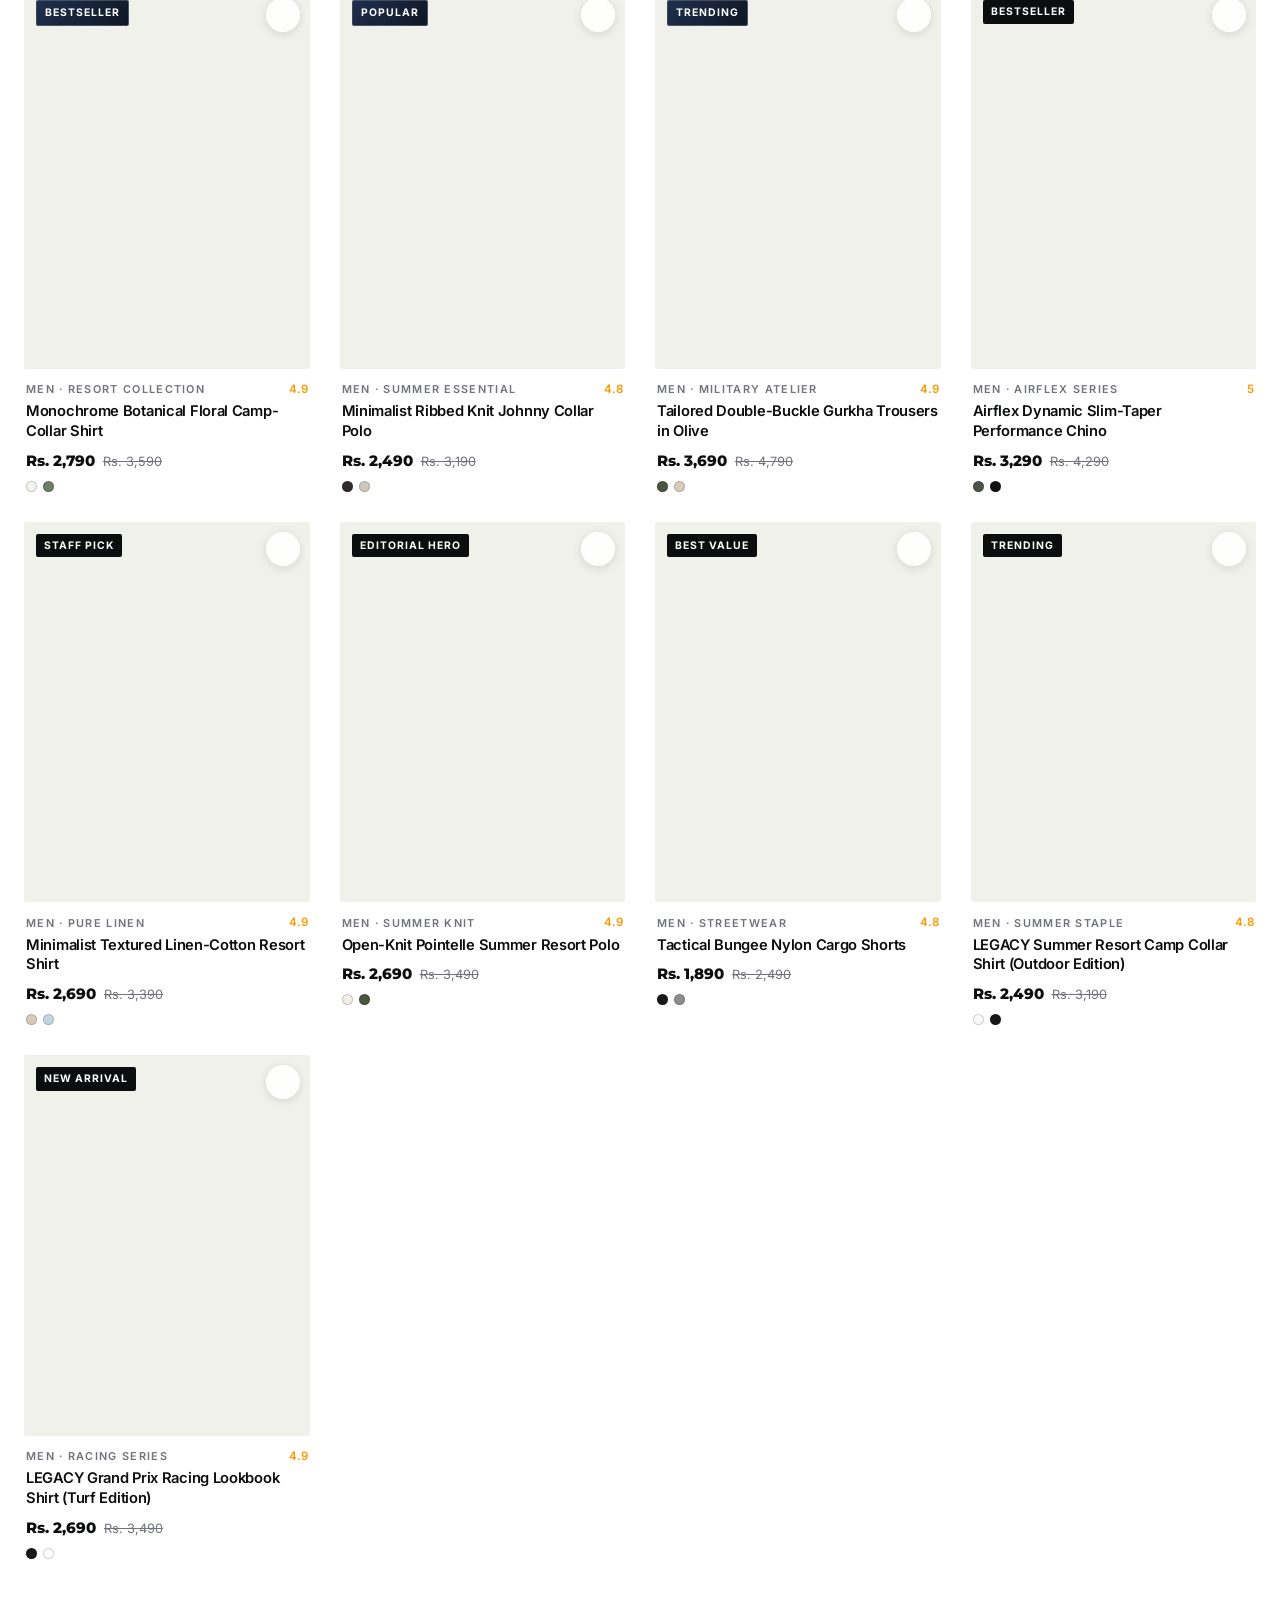
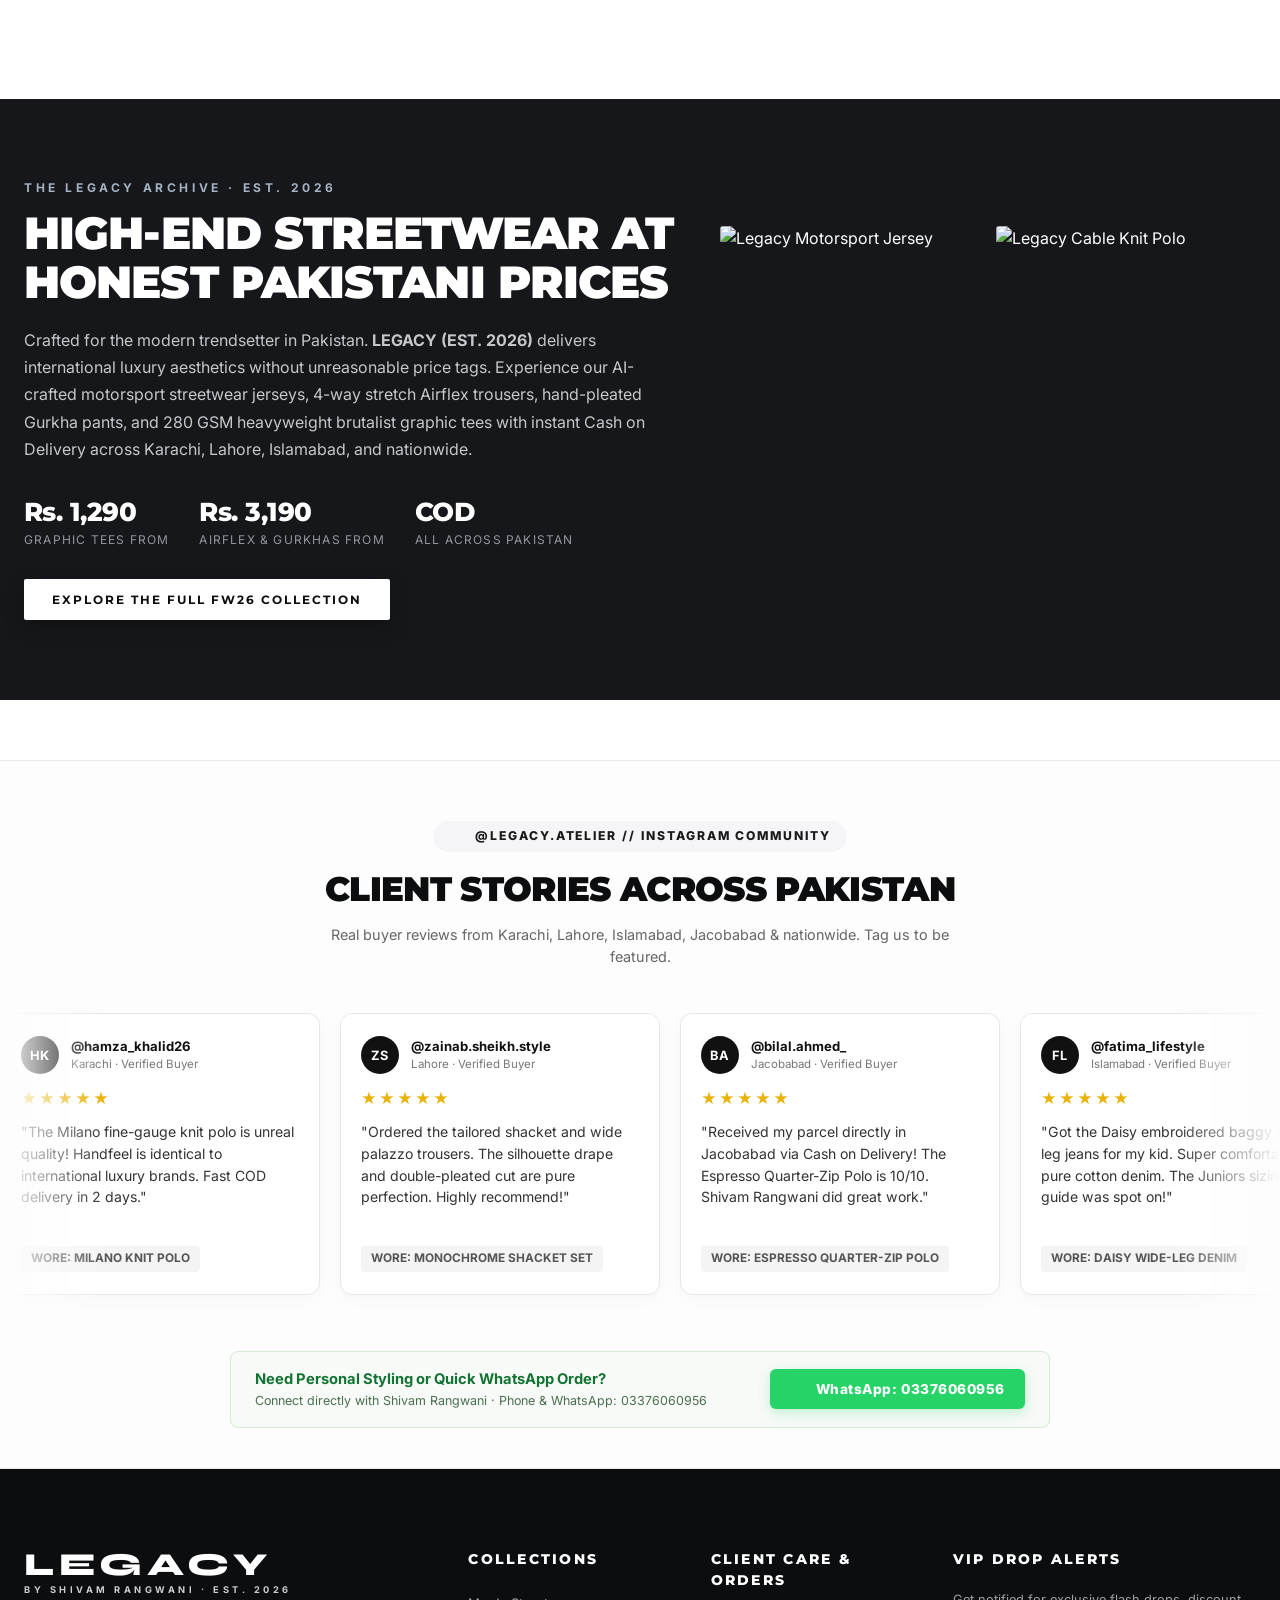
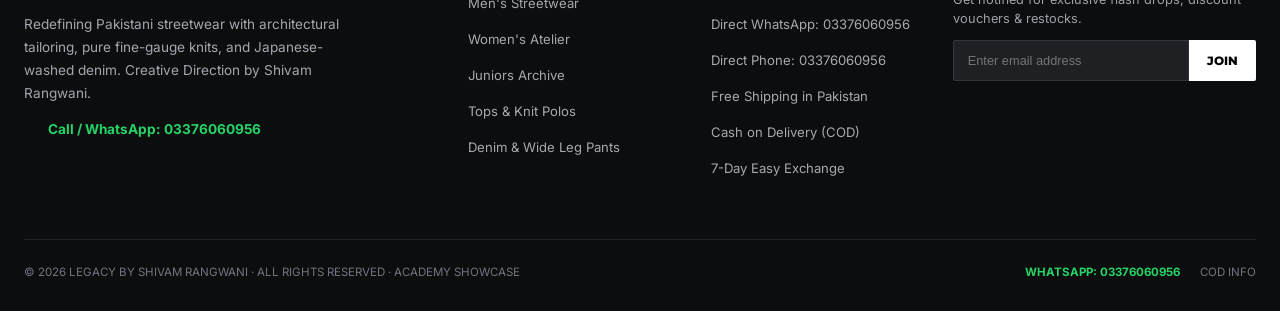
==== commit 90bca37a: "Remove heavy campaign banner, eliminate ALL category (keep Men/Women/Juniors), add scrolling Instagr" ====
--- a/index.html
+++ b/index.html
@@ -22,7 +22,7 @@
   <!-- Announcement Bar with Pakistani Free Delivery & COD Notice -->
   <div class="announcement-bar">
     <div class="announcement-text">
-      FREE EXPRESS DELIVERY ACROSS PAKISTAN ON ORDERS OVER RS. 3,500 | CASH ON DELIVERY (COD) AVAILABLE NATIONWIDE
+      LEGACY BY SHIVAM RANGWANI | 24/7 WHATSAPP ORDERS: 03376060956 | FREE DELIVERY OVER RS. 3,500 | CASH ON DELIVERY NATIONWIDE
     </div>
   </div>
 
@@ -38,10 +38,10 @@
         </button>
       </div>
 
-      <!-- Center: Brand Logo (EST. 2026) -->
+      <!-- Center: Brand Logo (LEGACY by Shivam Rangwani) -->
       <div class="brand-logo-container">
-        <a href="#" class="brand-logo" onclick="setCategory('all'); setGender('all'); return false;">LEGACY</a>
-        <span class="brand-est">EST. 2026</span>
+        <a href="index.html" class="brand-logo" onclick="setCategory('all'); setGender('men'); return false;">LEGACY</a>
+        <span class="brand-est">BY SHIVAM RANGWANI · EST. 2026</span>
       </div>
 
       <!-- Right: Search, Wishlist, Bag -->
@@ -49,7 +49,7 @@
         <button class="icon-btn" id="searchTriggerBtn" aria-label="Search Catalog">
           <i data-lucide="search" style="width: 20px; height: 20px;"></i>
         </button>
-        <button class="icon-btn" onclick="filterBySlide('all', 'all'); document.getElementById('categoriesInFocus').scrollIntoView({behavior: 'smooth'});" aria-label="Wishlist">
+        <button class="icon-btn" onclick="setCategory('all'); document.getElementById('categoriesInFocus').scrollIntoView({behavior: 'smooth'});" aria-label="Wishlist">
           <i data-lucide="heart" style="width: 20px; height: 20px;"></i>
           <span class="cart-count-badge" id="wishlistCountBadge" style="background-color: #3b3c40;">0</span>
         </button>
@@ -60,10 +60,9 @@
       </div>
     </div>
 
-    <!-- Gender Nav Subbar (ALL | MEN | WOMEN | JUNIORS) -->
+    <!-- Gender Nav Subbar (MEN | WOMEN | JUNIORS ONLY - Clear & Professional) -->
     <nav class="gender-nav" id="genderNav">
-      <a href="#all" class="gender-link active" data-gender="all">ALL</a>
-      <a href="#men" class="gender-link" data-gender="men">MEN</a>
+      <a href="#men" class="gender-link active" data-gender="men">MEN</a>
       <a href="#women" class="gender-link" data-gender="women">WOMEN</a>
       <a href="#juniors" class="gender-link" data-gender="juniors">JUNIORS</a>
     </nav>
@@ -140,46 +139,6 @@
         <img src="./images/junior_boy_resort_streetwear.png" alt="Juniors Streetwear">
         <div class="spotlight-card-overlay">
           <span class="spotlight-card-title">JUNIORS</span>
-        </div>
-      </div>
-    </div>
-  </section>
-
-  <!-- High-Impact Editorial Campaign Advertisement Section -->
-  <section class="campaign-editorial-section" id="campaignEditorialSection">
-    <div class="campaign-editorial-card">
-      <div class="campaign-editorial-media">
-        <img src="./images/juniors_campaign_ad.png" alt="Legacy Juniors Between Seasons Editorial Campaign" class="campaign-editorial-img">
-        <div class="campaign-editorial-badge">CAMPAIGN ARCHIVE · FW26</div>
-      </div>
-      <div class="campaign-editorial-content">
-        <span class="campaign-eyebrow">LEGACY JUNIORS ATELIER</span>
-        <h2 class="campaign-headline">BETWEEN SEASONS</h2>
-        <p class="campaign-description">
-          An intimate editorial exploration of everyday youth sophistication. Premium combed cotton jerseys, tailored shackets, and soft enzyme-washed wide-leg denim engineered for unrestrained comfort and timeless modern streetwear aesthetics.
-        </p>
-        <div class="campaign-perks">
-          <div class="campaign-perk-item">
-            <i data-lucide="sparkles" style="width: 15px; height: 15px;"></i>
-            <span>100% Combed Pure Cotton</span>
-          </div>
-          <div class="campaign-perk-item">
-            <i data-lucide="tag" style="width: 15px; height: 15px;"></i>
-            <span>Flat 20% OFF Launch Promo</span>
-          </div>
-          <div class="campaign-perk-item">
-            <i data-lucide="shield-check" style="width: 15px; height: 15px;"></i>
-            <span>Cash on Delivery Nationwide</span>
-          </div>
-        </div>
-        <div class="campaign-cta-group">
-          <button class="btn-campaign-primary" onclick="setGender('juniors')">
-            <span>EXPLORE JUNIORS COLLECTION</span>
-            <i data-lucide="arrow-right" style="width: 16px; height: 16px;"></i>
-          </button>
-          <button class="btn-campaign-secondary" onclick="openProductPage('leg-jun-01')">
-            <span>VIEW RUNWAY LOOK</span>
-          </button>
         </div>
       </div>
     </div>
@@ -262,12 +221,11 @@
       </button>
     </div>
 
-    <!-- Drawer Gender Tabs (ALL | MEN | WOMEN | JUNIORS) -->
-    <div class="drawer-gender-tabs" style="grid-template-columns: repeat(4, 1fr);">
-      <button class="drawer-gender-tab active" data-gender="all">ALL</button>
-      <button class="drawer-gender-tab" data-gender="men">MEN</button>
+    <!-- Drawer Gender Tabs (MEN | WOMEN | JUNIORS ONLY) -->
+    <div class="drawer-gender-tabs" style="grid-template-columns: repeat(3, 1fr);">
+      <button class="drawer-gender-tab active" data-gender="men">MEN</button>
       <button class="drawer-gender-tab" data-gender="women">WOMEN</button>
-      <button class="drawer-gender-tab" data-gender="juniors">JRS</button>
+      <button class="drawer-gender-tab" data-gender="juniors">JUNIORS</button>
     </div>
 
     <div class="drawer-menu-content">
@@ -503,17 +461,205 @@
   <!-- Toast Container -->
   <div class="toast-container" id="toastContainer"></div>
 
+  <!-- Scrolling Instagram Community Reviews Showcase -->
+  <section class="insta-reviews-section" id="instaReviewsSection">
+    <div class="insta-reviews-header">
+      <div class="insta-brand-tag">
+        <i data-lucide="instagram" style="width: 18px; height: 18px; color: #e1306c;"></i>
+        <span>@LEGACY.ATELIER // INSTAGRAM COMMUNITY</span>
+      </div>
+      <h2 class="insta-reviews-title">CLIENT STORIES ACROSS PAKISTAN</h2>
+      <p class="insta-reviews-sub">
+        Real buyer reviews from Karachi, Lahore, Islamabad, Jacobabad & nationwide. Tag us to be featured.
+      </p>
+    </div>
+
+    <!-- Infinite Auto-Scrolling Track (Marquee) -->
+    <div class="insta-scroll-container">
+      <div class="insta-scroll-track" id="instaScrollTrack">
+        <!-- Review 1 -->
+        <div class="insta-card">
+          <div class="insta-card-top">
+            <div class="insta-user-info">
+              <span class="insta-avatar">HK</span>
+              <div>
+                <div class="insta-handle">@hamza_khalid26 <i data-lucide="check-circle" class="verified-icon"></i></div>
+                <div class="insta-city">Karachi · Verified Buyer</div>
+              </div>
+            </div>
+            <i data-lucide="instagram" class="insta-card-icon"></i>
+          </div>
+          <div class="insta-stars">★★★★★</div>
+          <p class="insta-comment">
+            "The Milano fine-gauge knit polo is unreal quality! Handfeel is identical to international luxury brands. Fast COD delivery in 2 days."
+          </p>
+          <div class="insta-product-tag">Wore: Milano Knit Polo</div>
+        </div>
+
+        <!-- Review 2 -->
+        <div class="insta-card">
+          <div class="insta-card-top">
+            <div class="insta-user-info">
+              <span class="insta-avatar">ZS</span>
+              <div>
+                <div class="insta-handle">@zainab.sheikh.style <i data-lucide="check-circle" class="verified-icon"></i></div>
+                <div class="insta-city">Lahore · Verified Buyer</div>
+              </div>
+            </div>
+            <i data-lucide="instagram" class="insta-card-icon"></i>
+          </div>
+          <div class="insta-stars">★★★★★</div>
+          <p class="insta-comment">
+            "Ordered the tailored shacket and wide palazzo trousers. The silhouette drape and double-pleated cut are pure perfection. Highly recommend!"
+          </p>
+          <div class="insta-product-tag">Wore: Monochrome Shacket Set</div>
+        </div>
+
+        <!-- Review 3 -->
+        <div class="insta-card">
+          <div class="insta-card-top">
+            <div class="insta-user-info">
+              <span class="insta-avatar">BA</span>
+              <div>
+                <div class="insta-handle">@bilal.ahmed_ <i data-lucide="check-circle" class="verified-icon"></i></div>
+                <div class="insta-city">Jacobabad · Verified Buyer</div>
+              </div>
+            </div>
+            <i data-lucide="instagram" class="insta-card-icon"></i>
+          </div>
+          <div class="insta-stars">★★★★★</div>
+          <p class="insta-comment">
+            "Received my parcel directly in Jacobabad via Cash on Delivery! The Espresso Quarter-Zip Polo is 10/10. Shivam Rangwani did great work."
+          </p>
+          <div class="insta-product-tag">Wore: Espresso Quarter-Zip Polo</div>
+        </div>
+
+        <!-- Review 4 -->
+        <div class="insta-card">
+          <div class="insta-card-top">
+            <div class="insta-user-info">
+              <span class="insta-avatar">FL</span>
+              <div>
+                <div class="insta-handle">@fatima_lifestyle <i data-lucide="check-circle" class="verified-icon"></i></div>
+                <div class="insta-city">Islamabad · Verified Buyer</div>
+              </div>
+            </div>
+            <i data-lucide="instagram" class="insta-card-icon"></i>
+          </div>
+          <div class="insta-stars">★★★★★</div>
+          <p class="insta-comment">
+            "Got the Daisy embroidered baggy wide-leg jeans for my kid. Super comfortable pure cotton denim. The Juniors sizing guide was spot on!"
+          </p>
+          <div class="insta-product-tag">Wore: Daisy Wide-Leg Denim</div>
+        </div>
+
+        <!-- Review 5 -->
+        <div class="insta-card">
+          <div class="insta-card-top">
+            <div class="insta-user-info">
+              <span class="insta-avatar">DS</span>
+              <div>
+                <div class="insta-handle">@daniyal_streetwear <i data-lucide="check-circle" class="verified-icon"></i></div>
+                <div class="insta-city">Rawalpindi · Verified Buyer</div>
+              </div>
+            </div>
+            <i data-lucide="instagram" class="insta-card-icon"></i>
+          </div>
+          <div class="insta-stars">★★★★★</div>
+          <p class="insta-comment">
+            "The Selvedge Denim cut is heavyweight, structured and falls cleanly over sneakers. Best streetwear brand coming out of Pakistan in 2026."
+          </p>
+          <div class="insta-product-tag">Wore: Selvedge Denim Trousers</div>
+        </div>
+
+        <!-- Review 6 -->
+        <div class="insta-card">
+          <div class="insta-card-top">
+            <div class="insta-user-info">
+              <span class="insta-avatar">AR</span>
+              <div>
+                <div class="insta-handle">@ayesha.rehman_ <i data-lucide="check-circle" class="verified-icon"></i></div>
+                <div class="insta-city">Faisalabad · Verified Buyer</div>
+              </div>
+            </div>
+            <i data-lucide="instagram" class="insta-card-icon"></i>
+          </div>
+          <div class="insta-stars">★★★★★</div>
+          <p class="insta-comment">
+            "Reached out on WhatsApp 03376060956 for size assistance and received a response within minutes. Seamless ordering experience and lovely packaging."
+          </p>
+          <div class="insta-product-tag">Wore: Atelier Column Midi Dress</div>
+        </div>
+
+        <!-- Repeated loop for infinite seamless scroll -->
+        <div class="insta-card">
+          <div class="insta-card-top">
+            <div class="insta-user-info">
+              <span class="insta-avatar">HK</span>
+              <div>
+                <div class="insta-handle">@hamza_khalid26 <i data-lucide="check-circle" class="verified-icon"></i></div>
+                <div class="insta-city">Karachi · Verified Buyer</div>
+              </div>
+            </div>
+            <i data-lucide="instagram" class="insta-card-icon"></i>
+          </div>
+          <div class="insta-stars">★★★★★</div>
+          <p class="insta-comment">
+            "The Milano fine-gauge knit polo is unreal quality! Handfeel is identical to international luxury brands. Fast COD delivery in 2 days."
+          </p>
+          <div class="insta-product-tag">Wore: Milano Knit Polo</div>
+        </div>
+
+        <div class="insta-card">
+          <div class="insta-card-top">
+            <div class="insta-user-info">
+              <span class="insta-avatar">BA</span>
+              <div>
+                <div class="insta-handle">@bilal.ahmed_ <i data-lucide="check-circle" class="verified-icon"></i></div>
+                <div class="insta-city">Jacobabad · Verified Buyer</div>
+              </div>
+            </div>
+            <i data-lucide="instagram" class="insta-card-icon"></i>
+          </div>
+          <div class="insta-stars">★★★★★</div>
+          <p class="insta-comment">
+            "Received my parcel directly in Jacobabad via Cash on Delivery! The Espresso Quarter-Zip Polo is 10/10. Shivam Rangwani did great work."
+          </p>
+          <div class="insta-product-tag">Wore: Espresso Quarter-Zip Polo</div>
+        </div>
+      </div>
+    </div>
+
+    <!-- WhatsApp Quick Contact Bar -->
+    <div class="insta-whatsapp-bar">
+      <div class="insta-wa-text">
+        <strong>Need Personal Styling or Quick WhatsApp Order?</strong>
+        <span>Connect directly with Shivam Rangwani · Phone & WhatsApp: 03376060956</span>
+      </div>
+      <a href="https://wa.me/923376060956?text=Hi%20Shivam%20Rangwani,%20I%20am%20interested%20in%20ordering%20from%20LEGACY." target="_blank" class="btn-insta-whatsapp">
+        <i data-lucide="message-circle" style="width: 18px; height: 18px;"></i>
+        <span>WhatsApp: 03376060956</span>
+      </a>
+    </div>
+  </section>
+
   <!-- Global Footer -->
   <footer class="footer-section">
     <div class="footer-inner">
       <div>
         <div class="brand-logo-container" style="align-items: flex-start; margin-bottom: 16px;">
           <span class="brand-logo" style="font-size: 2rem;">LEGACY</span>
-          <span class="brand-est">EST. 2026 · PAKISTAN</span>
+          <span class="brand-est">BY SHIVAM RANGWANI · EST. 2026</span>
         </div>
         <p style="font-size: 0.85rem; color: #a4a7b0; line-height: 1.7; max-width: 320px;">
-          Redefining Pakistani streetwear with honest pricing, Airflex innovation, architectural Gurkha tailoring, and heavy cotton graphic tees.
+          Redefining Pakistani streetwear with architectural tailoring, pure fine-gauge knits, and Japanese-washed denim. Creative Direction by Shivam Rangwani.
         </p>
+        <div style="margin-top: 14px;">
+          <a href="https://wa.me/923376060956" target="_blank" style="display: inline-flex; align-items: center; gap: 8px; color: #25d366; font-weight: 700; font-size: 0.85rem; text-decoration: none;">
+            <i data-lucide="phone" style="width: 16px; height: 16px;"></i>
+            <span>Call / WhatsApp: 03376060956</span>
+          </a>
+        </div>
       </div>
 
       <div>
@@ -522,18 +668,19 @@
           <li><a href="#" onclick="setGender('men'); return false;">Men's Streetwear</a></li>
           <li><a href="#" onclick="setGender('women'); return false;">Women's Atelier</a></li>
           <li><a href="#" onclick="setGender('juniors'); return false;">Juniors Archive</a></li>
-          <li><a href="#" onclick="setCategory('pants-gurkhas'); return false;">Airflex & Gurkha Pants</a></li>
-          <li><a href="#" onclick="setCategory('shirts'); return false;">Motorsport & Resort Shirts</a></li>
+          <li><a href="#" onclick="setCategory('tops'); return false;">Tops & Knit Polos</a></li>
+          <li><a href="#" onclick="setCategory('pants'); return false;">Denim & Wide Leg Pants</a></li>
         </ul>
       </div>
 
       <div>
-        <h4 class="footer-col-title">Client Care</h4>
+        <h4 class="footer-col-title">Client Care & Orders</h4>
         <ul class="footer-links-list">
+          <li><a href="https://wa.me/923376060956" target="_blank">Direct WhatsApp: 03376060956</a></li>
+          <li><a href="tel:03376060956">Direct Phone: 03376060956</a></li>
           <li><a href="#" onclick="showToast('Free Express Shipping across Pakistan on orders over Rs. 3,500.'); return false;">Free Shipping in Pakistan</a></li>
           <li><a href="#" onclick="showToast('Cash on Delivery available nationwide in 2-3 business days.'); return false;">Cash on Delivery (COD)</a></li>
           <li><a href="#" onclick="showToast('7-Day Easy Exchange Policy across Pakistan.'); return false;">7-Day Easy Exchange</a></li>
-          <li><a href="#" onclick="showToast('Legacy Support: WhatsApp 0300-LEGACY-26'); return false;">WhatsApp Support</a></li>
         </ul>
       </div>
 
@@ -542,7 +689,7 @@
         <p style="font-size: 0.8rem; color: #9da0a8; margin-bottom: 12px;">
           Get notified for exclusive flash drops, discount vouchers & restocks.
         </p>
-        <form class="footer-newsletter-input" onsubmit="event.preventDefault(); showToast('Welcome to LEGACY VIP! Use voucher LEGACY2026 for 20% off.'); this.reset();">
+        <form class="footer-newsletter-input" onsubmit="event.preventDefault(); showToast('Welcome to LEGACY VIP! Contact Shivam Rangwani on WhatsApp 03376060956.'); this.reset();">
           <input type="email" required placeholder="Enter email address">
           <button type="submit">JOIN</button>
         </form>
@@ -550,14 +697,21 @@
     </div>
 
     <div class="footer-bottom-bar">
-      <span>© 2026 LEGACY PAKISTAN. ALL RIGHTS RESERVED. ACADEMY SHOWCASE EDITION.</span>
+      <span>© 2026 LEGACY BY SHIVAM RANGWANI · ALL RIGHTS RESERVED · ACADEMY SHOWCASE</span>
       <div style="display: flex; gap: 20px;">
-        <a href="#" onclick="showToast('Delivery in 2-3 Days'); return false;">DELIVERY</a>
-        <a href="#" onclick="showToast('Cash on Delivery'); return false;">COD INFO</a>
-        <a href="#" onclick="showToast('WhatsApp Support: 0300-LEGACY'); return false;">WHATSAPP</a>
+        <a href="https://wa.me/923376060956" target="_blank" style="color: #25d366; font-weight: 700;">WHATSAPP: 03376060956</a>
+        <a href="#" onclick="showToast('Cash on Delivery Nationwide'); return false;">COD INFO</a>
       </div>
     </div>
   </footer>
+
+  <!-- Floating WhatsApp Connect Widget (Shivam Rangwani) -->
+  <a href="https://wa.me/923376060956?text=Hi%20Shivam%20Rangwani,%20I%20would%20like%20to%20place%20an%20order%20with%20LEGACY." class="floating-whatsapp-btn" target="_blank" aria-label="Chat with Shivam Rangwani on WhatsApp">
+    <div class="wa-tooltip">Chat with Shivam Rangwani · 03376060956</div>
+    <svg class="wa-icon-svg" viewBox="0 0 24 24" width="28" height="28" fill="#ffffff">
+      <path d="M.057 24l1.687-6.163c-1.041-1.804-1.588-3.849-1.587-5.946.003-6.556 5.338-11.891 11.893-11.891 3.181.001 6.167 1.24 8.413 3.488 2.245 2.248 3.481 5.236 3.48 8.414-.003 6.557-5.338 11.892-11.893 11.892-1.99-.001-3.951-.5-5.688-1.448l-6.305 1.654zm6.597-3.807c1.676.995 3.276 1.591 5.392 1.592 5.448 0 9.886-4.434 9.889-9.885.002-5.462-4.415-9.89-9.881-9.892-5.452 0-9.887 4.434-9.889 9.884-.001 2.225.651 3.891 1.746 5.634l-.999 3.648 3.742-.981zm11.387-5.464c-.074-.124-.272-.198-.57-.347-.297-.149-1.758-.868-2.031-.967-.272-.099-.47-.149-.669.149-.198.297-.768.967-.941 1.165-.173.198-.347.223-.644.074-.297-.149-1.255-.462-2.39-1.475-.883-.788-1.48-1.761-1.653-2.059-.173-.297-.018-.458.13-.606.134-.133.297-.347.446-.521.151-.172.2-.296.3-.495.099-.198.05-.372-.025-.521-.075-.148-.669-1.611-.916-2.206-.242-.579-.487-.501-.669-.51l-.57-.01c-.198 0-.52.074-.792.372s-1.04 1.016-1.04 2.479 1.065 2.876 1.213 3.074c.149.198 2.095 3.2 5.076 4.487.709.306 1.263.489 1.694.626.712.226 1.36.194 1.872.118.571-.085 1.758-.719 2.006-1.413.248-.695.248-1.29.173-1.414z"/>
+    </svg>
+  </a>
 
   <!-- Scripts -->
   <script src="./js/products.js"></script>
--- a/css/styles.css
+++ b/css/styles.css
@@ -2289,197 +2289,304 @@
   }
 }
 /* ====================================================
-   EDITORIAL CAMPAIGN ADVERTISEMENT SHOWCASE
+   SCROLLING INSTAGRAM REVIEWS SHOWCASE
    ==================================================== */
-.campaign-editorial-section {
-  max-width: 1320px;
-  margin: 40px auto 48px;
-  padding: 0 16px;
-}
-
-.campaign-editorial-card {
-  display: grid;
-  grid-template-columns: 1fr 1fr;
-  background: #fbfaf8;
-  border: 1px solid #ebe8e2;
-  border-radius: 12px;
+.insta-reviews-section {
+  padding: 60px 0 40px;
+  background: #fdfdfd;
+  border-top: 1px solid #ebebeb;
+  border-bottom: 1px solid #ebebeb;
   overflow: hidden;
-  box-shadow: 0 8px 30px rgba(0, 0, 0, 0.04);
-  transition: transform 0.3s ease, box-shadow 0.3s ease;
-}
-
-.campaign-editorial-card:hover {
-  box-shadow: 0 12px 40px rgba(0, 0, 0, 0.08);
-}
-
-.campaign-editorial-media {
-  position: relative;
-  background: #2a2421;
-  min-height: 440px;
-  overflow: hidden;
-}
-
-.campaign-editorial-img {
-  width: 100%;
-  height: 100%;
-  object-fit: cover;
-  object-position: center 25%;
-  transition: transform 0.6s cubic-bezier(0.2, 0.8, 0.2, 1);
-}
-
-.campaign-editorial-card:hover .campaign-editorial-img {
-  transform: scale(1.03);
-}
-
-.campaign-editorial-badge {
-  position: absolute;
-  top: 20px;
-  left: 20px;
-  background: rgba(12, 13, 14, 0.88);
-  backdrop-filter: blur(8px);
-  color: #fff;
-  font-size: 0.7rem;
-  font-weight: 700;
-  letter-spacing: 0.14em;
-  padding: 6px 14px;
-  border-radius: 4px;
-  text-transform: uppercase;
-  border: 1px solid rgba(255, 255, 255, 0.15);
-}
-
-.campaign-editorial-content {
-  padding: 48px 44px;
-  display: flex;
-  flex-direction: column;
-  justify-content: center;
-}
-
-.campaign-eyebrow {
-  display: inline-block;
-  font-size: 0.74rem;
+}
+
+.insta-reviews-header {
+  text-align: center;
+  max-width: 700px;
+  margin: 0 auto 36px;
+  padding: 0 20px;
+}
+
+.insta-brand-tag {
+  display: inline-flex;
+  align-items: center;
+  gap: 8px;
+  font-size: 0.76rem;
   font-weight: 800;
-  letter-spacing: 0.18em;
-  text-transform: uppercase;
-  color: #8c7e6c;
+  letter-spacing: 0.16em;
+  text-transform: uppercase;
+  color: #1a1a1a;
+  background: #f5f5f7;
+  padding: 6px 16px;
+  border-radius: 20px;
   margin-bottom: 12px;
 }
 
-.campaign-headline {
-  font-family: var(--font-brand);
-  font-size: clamp(1.8rem, 3.5vw, 2.6rem);
+.insta-reviews-title {
+  font-family: var(--font-brand);
+  font-size: clamp(1.4rem, 3vw, 2.1rem);
   font-weight: 900;
   letter-spacing: -0.02em;
   text-transform: uppercase;
   color: var(--color-black);
-  line-height: 1.1;
+  margin-bottom: 10px;
+}
+
+.insta-reviews-sub {
+  font-size: 0.9rem;
+  color: #666;
+  line-height: 1.5;
+}
+
+.insta-scroll-container {
+  width: 100%;
+  overflow: hidden;
+  position: relative;
+  mask-image: linear-gradient(to right, transparent, black 8%, black 92%, transparent);
+  -webkit-mask-image: linear-gradient(to right, transparent, black 8%, black 92%, transparent);
+}
+
+.insta-scroll-track {
+  display: flex;
+  gap: 20px;
+  width: max-content;
+  animation: marqueeReview 38s linear infinite;
+  padding: 10px 0 24px;
+}
+
+.insta-scroll-track:hover {
+  animation-play-state: paused;
+}
+
+@keyframes marqueeReview {
+  0% {
+    transform: translateX(0);
+  }
+  100% {
+    transform: translateX(-50%);
+  }
+}
+
+.insta-card {
+  width: 320px;
+  flex-shrink: 0;
+  background: #ffffff;
+  border: 1px solid #e7e7e7;
+  border-radius: 12px;
+  padding: 22px 20px;
+  box-shadow: 0 4px 18px rgba(0, 0, 0, 0.03);
+  display: flex;
+  flex-direction: column;
+  justify-content: space-between;
+  transition: transform 0.25s ease, box-shadow 0.25s ease;
+}
+
+.insta-card:hover {
+  transform: translateY(-4px);
+  box-shadow: 0 8px 24px rgba(0, 0, 0, 0.08);
+}
+
+.insta-card-top {
+  display: flex;
+  justify-content: space-between;
+  align-items: center;
+  margin-bottom: 14px;
+}
+
+.insta-user-info {
+  display: flex;
+  align-items: center;
+  gap: 12px;
+}
+
+.insta-avatar {
+  width: 38px;
+  height: 38px;
+  border-radius: 50%;
+  background: #111;
+  color: #fff;
+  font-weight: 700;
+  font-size: 0.8rem;
+  display: flex;
+  align-items: center;
+  justify-content: center;
+  letter-spacing: 0.05em;
+}
+
+.insta-handle {
+  font-size: 0.82rem;
+  font-weight: 700;
+  color: #111;
+  display: flex;
+  align-items: center;
+  gap: 4px;
+}
+
+.verified-icon {
+  width: 14px;
+  height: 14px;
+  color: #1d9bf0;
+  fill: #1d9bf0;
+}
+
+.insta-city {
+  font-size: 0.72rem;
+  color: #777;
+}
+
+.insta-card-icon {
+  width: 20px;
+  height: 20px;
+  color: #c13584;
+}
+
+.insta-stars {
+  color: #eab308;
+  font-size: 0.95rem;
+  letter-spacing: 2px;
+  margin-bottom: 10px;
+}
+
+.insta-comment {
+  font-size: 0.88rem;
+  line-height: 1.55;
+  color: #333;
   margin-bottom: 16px;
-}
-
-.campaign-description {
-  font-size: 0.95rem;
-  line-height: 1.65;
-  color: #5a5957;
-  margin-bottom: 24px;
-  max-width: 520px;
-}
-
-.campaign-perks {
-  display: flex;
+  flex-grow: 1;
+}
+
+.insta-product-tag {
+  font-size: 0.74rem;
+  font-weight: 700;
+  text-transform: uppercase;
+  color: #555;
+  background: #f4f4f4;
+  padding: 4px 10px;
+  border-radius: 4px;
+  width: fit-content;
+}
+
+.insta-whatsapp-bar {
+  max-width: 820px;
+  margin: 32px auto 0;
+  padding: 16px 24px;
+  background: #f7faf7;
+  border: 1px solid #d4ebd4;
+  border-radius: 8px;
+  display: flex;
+  justify-content: space-between;
+  align-items: center;
+  gap: 16px;
   flex-wrap: wrap;
-  gap: 10px;
-  margin-bottom: 32px;
-}
-
-.campaign-perk-item {
+}
+
+.insta-wa-text {
+  display: flex;
+  flex-direction: column;
+  gap: 2px;
+}
+
+.insta-wa-text strong {
+  font-size: 0.92rem;
+  color: #137333;
+}
+
+.insta-wa-text span {
+  font-size: 0.78rem;
+  color: #4b6e51;
+}
+
+.btn-insta-whatsapp {
   display: inline-flex;
   align-items: center;
-  gap: 6px;
-  background: #fff;
-  border: 1px solid #e5e2da;
+  gap: 8px;
+  background: #25d366;
+  color: #fff;
+  padding: 10px 20px;
+  border-radius: 6px;
+  font-size: 0.85rem;
+  font-weight: 800;
+  letter-spacing: 0.04em;
+  text-decoration: none;
+  transition: all 0.2s ease;
+  box-shadow: 0 4px 12px rgba(37, 211, 102, 0.25);
+}
+
+.btn-insta-whatsapp:hover {
+  background: #1eb956;
+  transform: translateY(-2px);
+  box-shadow: 0 6px 18px rgba(37, 211, 102, 0.35);
+}
+
+/* ====================================================
+   FLOATING WHATSAPP CONNECT WIDGET
+   ==================================================== */
+.floating-whatsapp-btn {
+  position: fixed;
+  bottom: 24px;
+  right: 24px;
+  width: 58px;
+  height: 58px;
+  background-color: #25d366;
+  border-radius: 50%;
+  display: flex;
+  align-items: center;
+  justify-content: center;
+  box-shadow: 0 6px 24px rgba(37, 211, 102, 0.45);
+  z-index: 9999;
+  cursor: pointer;
+  transition: transform 0.3s cubic-bezier(0.175, 0.885, 0.32, 1.275), box-shadow 0.3s ease;
+}
+
+.floating-whatsapp-btn:hover {
+  transform: scale(1.1);
+  box-shadow: 0 10px 30px rgba(37, 211, 102, 0.6);
+}
+
+.floating-whatsapp-btn .wa-tooltip {
+  position: absolute;
+  right: 70px;
+  background: #111;
+  color: #fff;
+  font-size: 0.78rem;
+  font-weight: 700;
+  white-space: nowrap;
   padding: 6px 14px;
-  border-radius: 20px;
-  font-size: 0.78rem;
-  font-weight: 600;
-  color: #333;
-}
-
-.campaign-perk-item i {
-  color: #8c7e6c;
-}
-
-.campaign-cta-group {
-  display: flex;
-  align-items: center;
-  gap: 14px;
-  flex-wrap: wrap;
-}
-
-.btn-campaign-primary {
+  border-radius: 6px;
+  box-shadow: 0 4px 12px rgba(0,0,0,0.15);
+  opacity: 0;
+  pointer-events: none;
+  transition: opacity 0.2s ease, transform 0.2s ease;
+  transform: translateX(10px);
+}
+
+.floating-whatsapp-btn:hover .wa-tooltip {
+  opacity: 1;
+  transform: translateX(0);
+}
+
+.pdp-btn-whatsapp {
   display: inline-flex;
   align-items: center;
+  justify-content: center;
   gap: 8px;
-  background: #0c0d0e;
+  background: #25d366;
   color: #fff;
-  padding: 14px 26px;
-  font-size: 0.82rem;
+  height: 48px;
+  padding: 0 20px;
+  border-radius: 4px;
+  font-size: 0.85rem;
   font-weight: 800;
-  letter-spacing: 0.08em;
-  text-transform: uppercase;
-  border: none;
-  border-radius: 4px;
+  letter-spacing: 0.06em;
+  text-transform: uppercase;
+  text-decoration: none;
   cursor: pointer;
   transition: all 0.25s ease;
-}
-
-.btn-campaign-primary:hover {
-  background: #252629;
-  transform: translateY(-2px);
-  box-shadow: 0 6px 20px rgba(0, 0, 0, 0.15);
-}
-
-.btn-campaign-secondary {
-  display: inline-flex;
-  align-items: center;
-  gap: 8px;
-  background: transparent;
-  color: #0c0d0e;
-  padding: 13px 22px;
-  font-size: 0.82rem;
-  font-weight: 800;
-  letter-spacing: 0.08em;
-  text-transform: uppercase;
-  border: 1.5px solid #0c0d0e;
-  border-radius: 4px;
-  cursor: pointer;
-  transition: all 0.25s ease;
-}
-
-.btn-campaign-secondary:hover {
-  background: #0c0d0e;
+  border: none;
+  flex: 1;
+}
+
+.pdp-btn-whatsapp:hover {
+  background: #1eb956;
   color: #fff;
 }
 
-@media (max-width: 900px) {
-  .campaign-editorial-card {
-    grid-template-columns: 1fr;
-  }
-  .campaign-editorial-media {
-    min-height: 320px;
-    max-height: 400px;
-  }
-  .campaign-editorial-content {
-    padding: 32px 20px;
-  }
-  .campaign-headline {
-    font-size: 1.85rem;
-  }
-  .campaign-cta-group {
-    flex-direction: column;
-    width: 100%;
-  }
-  .btn-campaign-primary,
-  .btn-campaign-secondary {
-    width: 100%;
-    justify-content: center;
-  }
-}
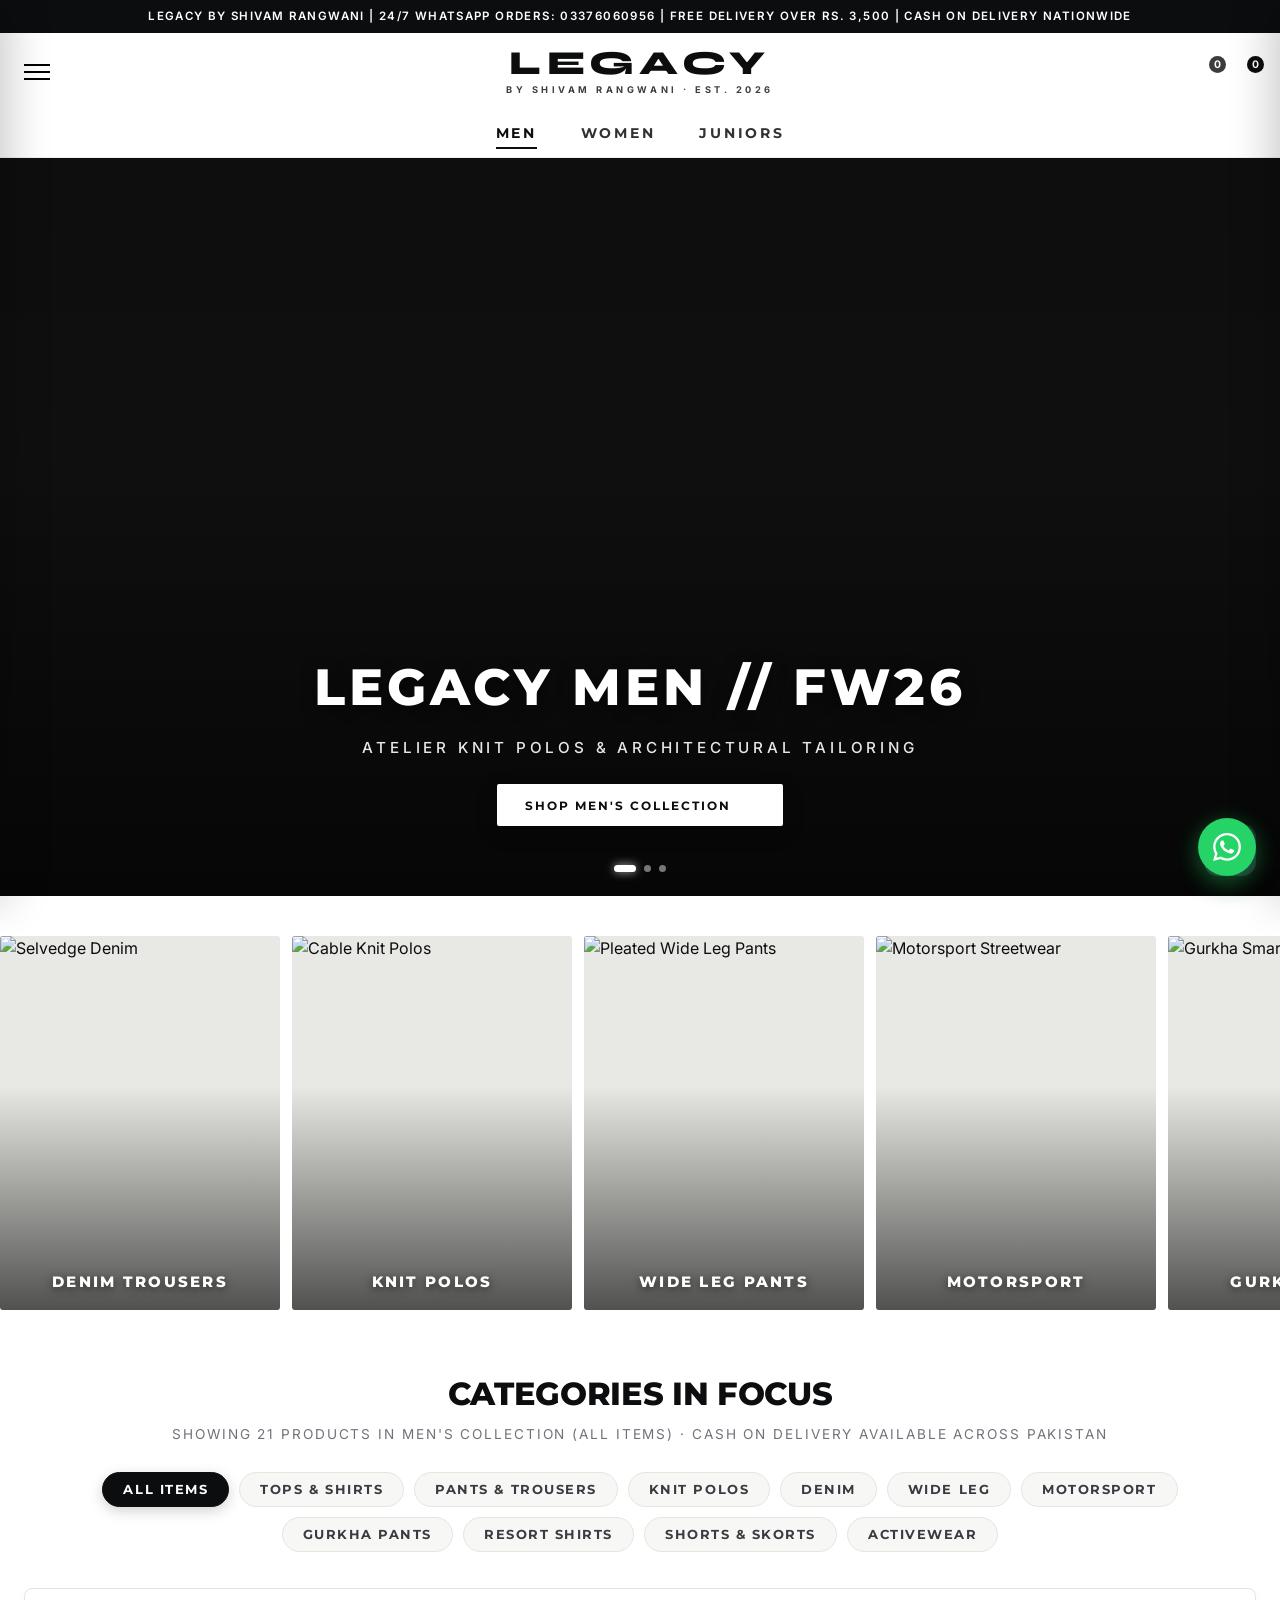
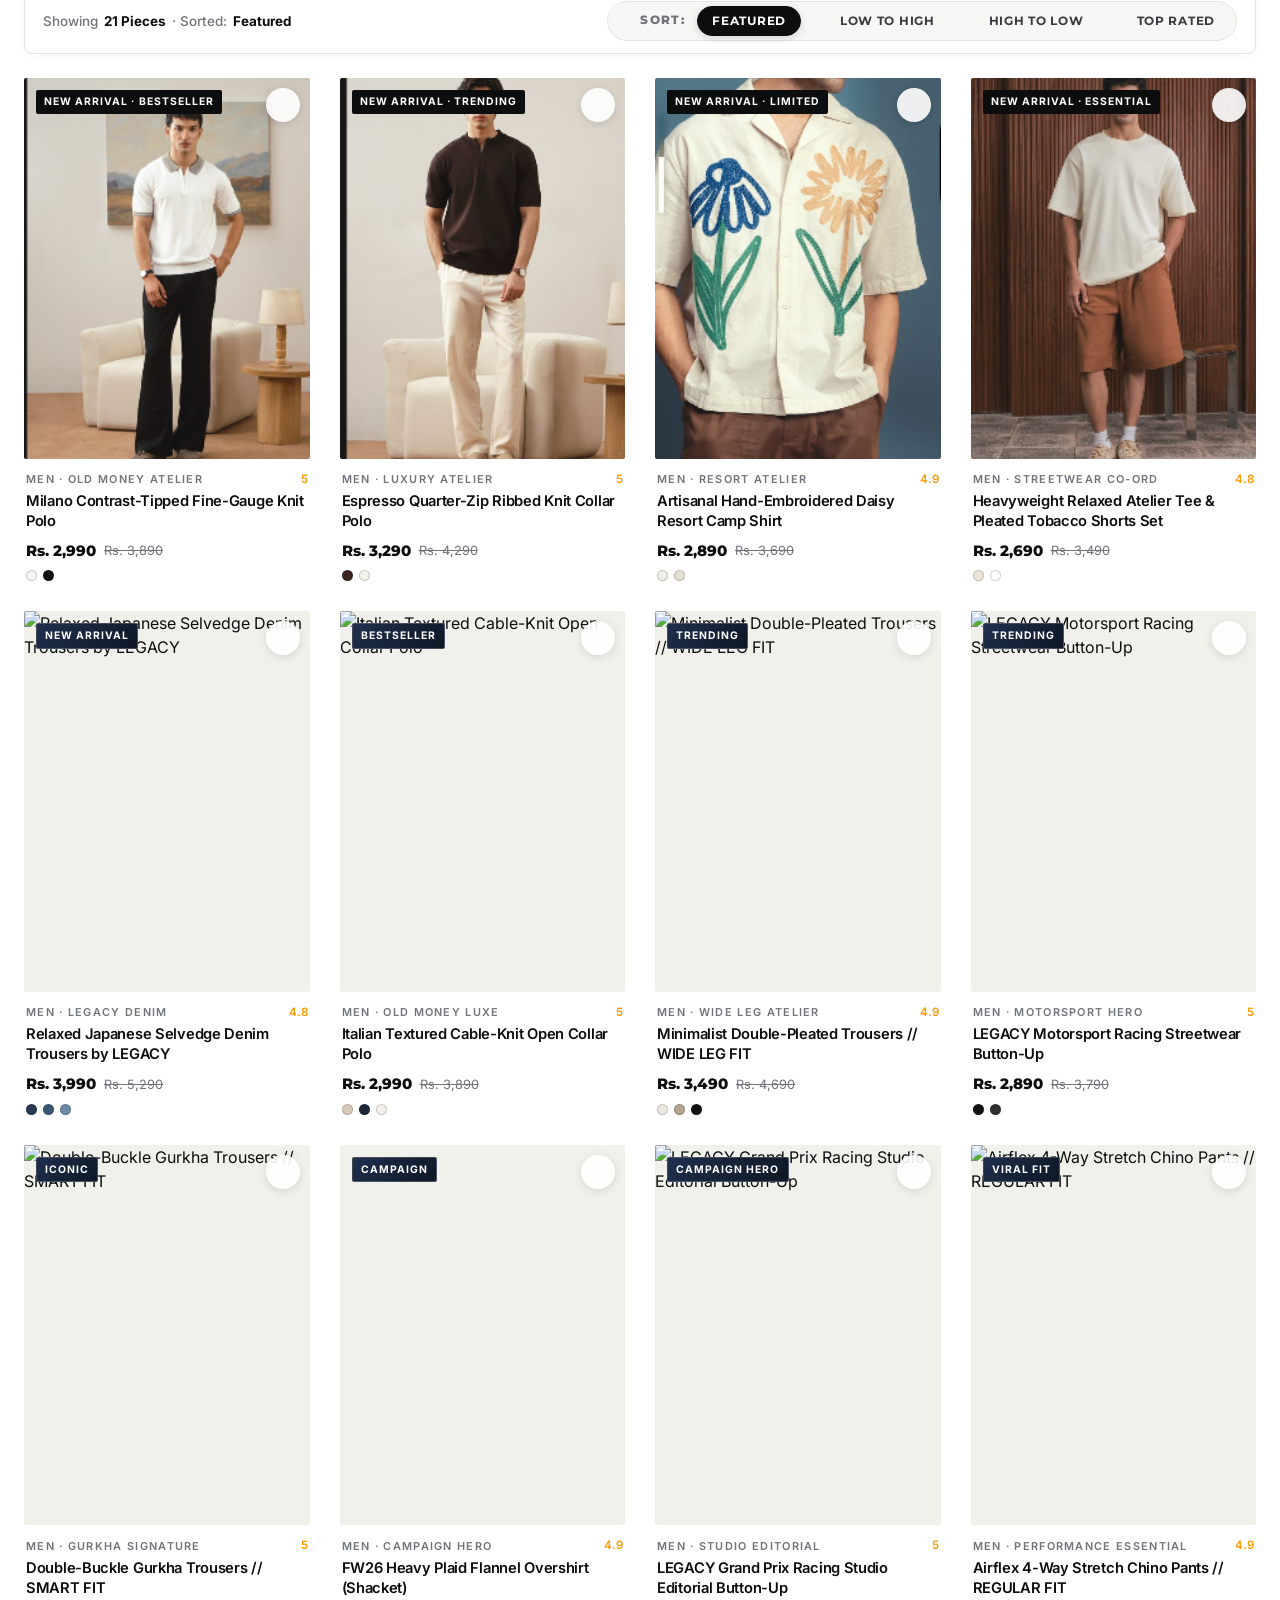
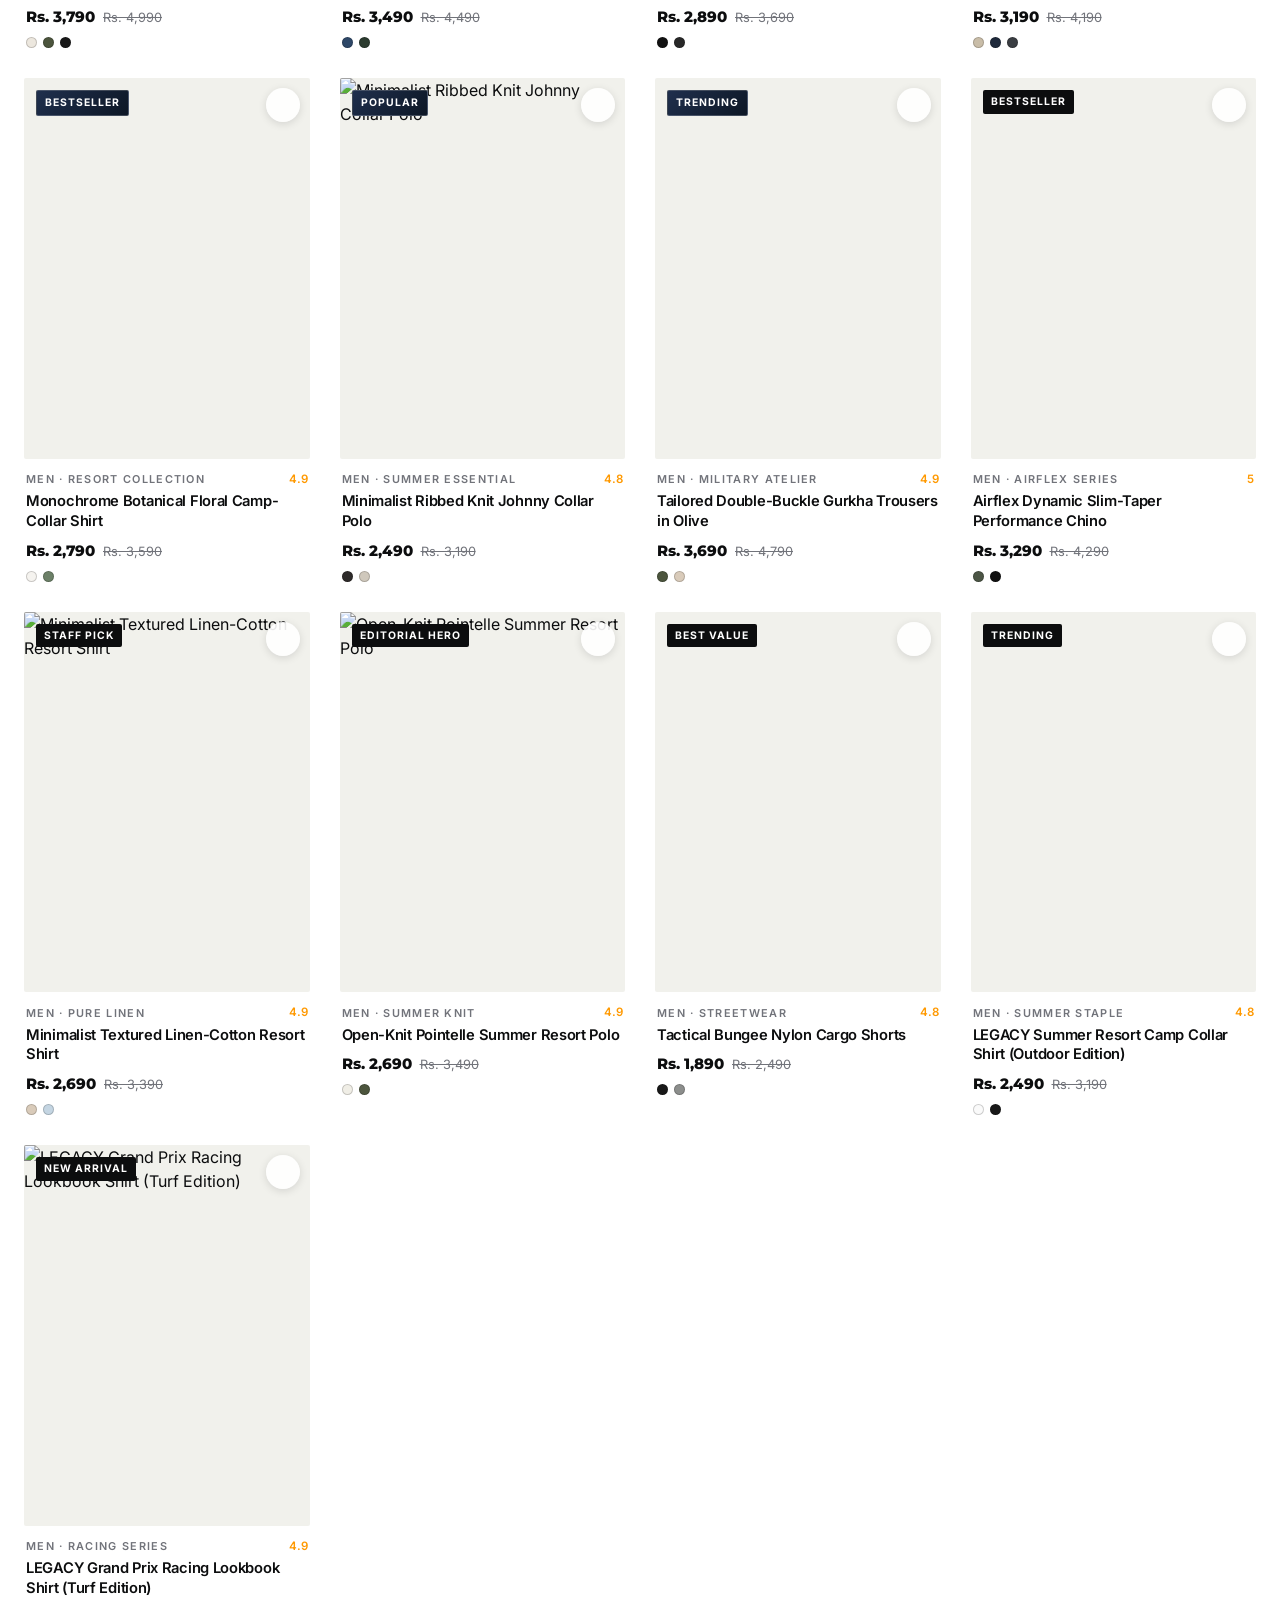
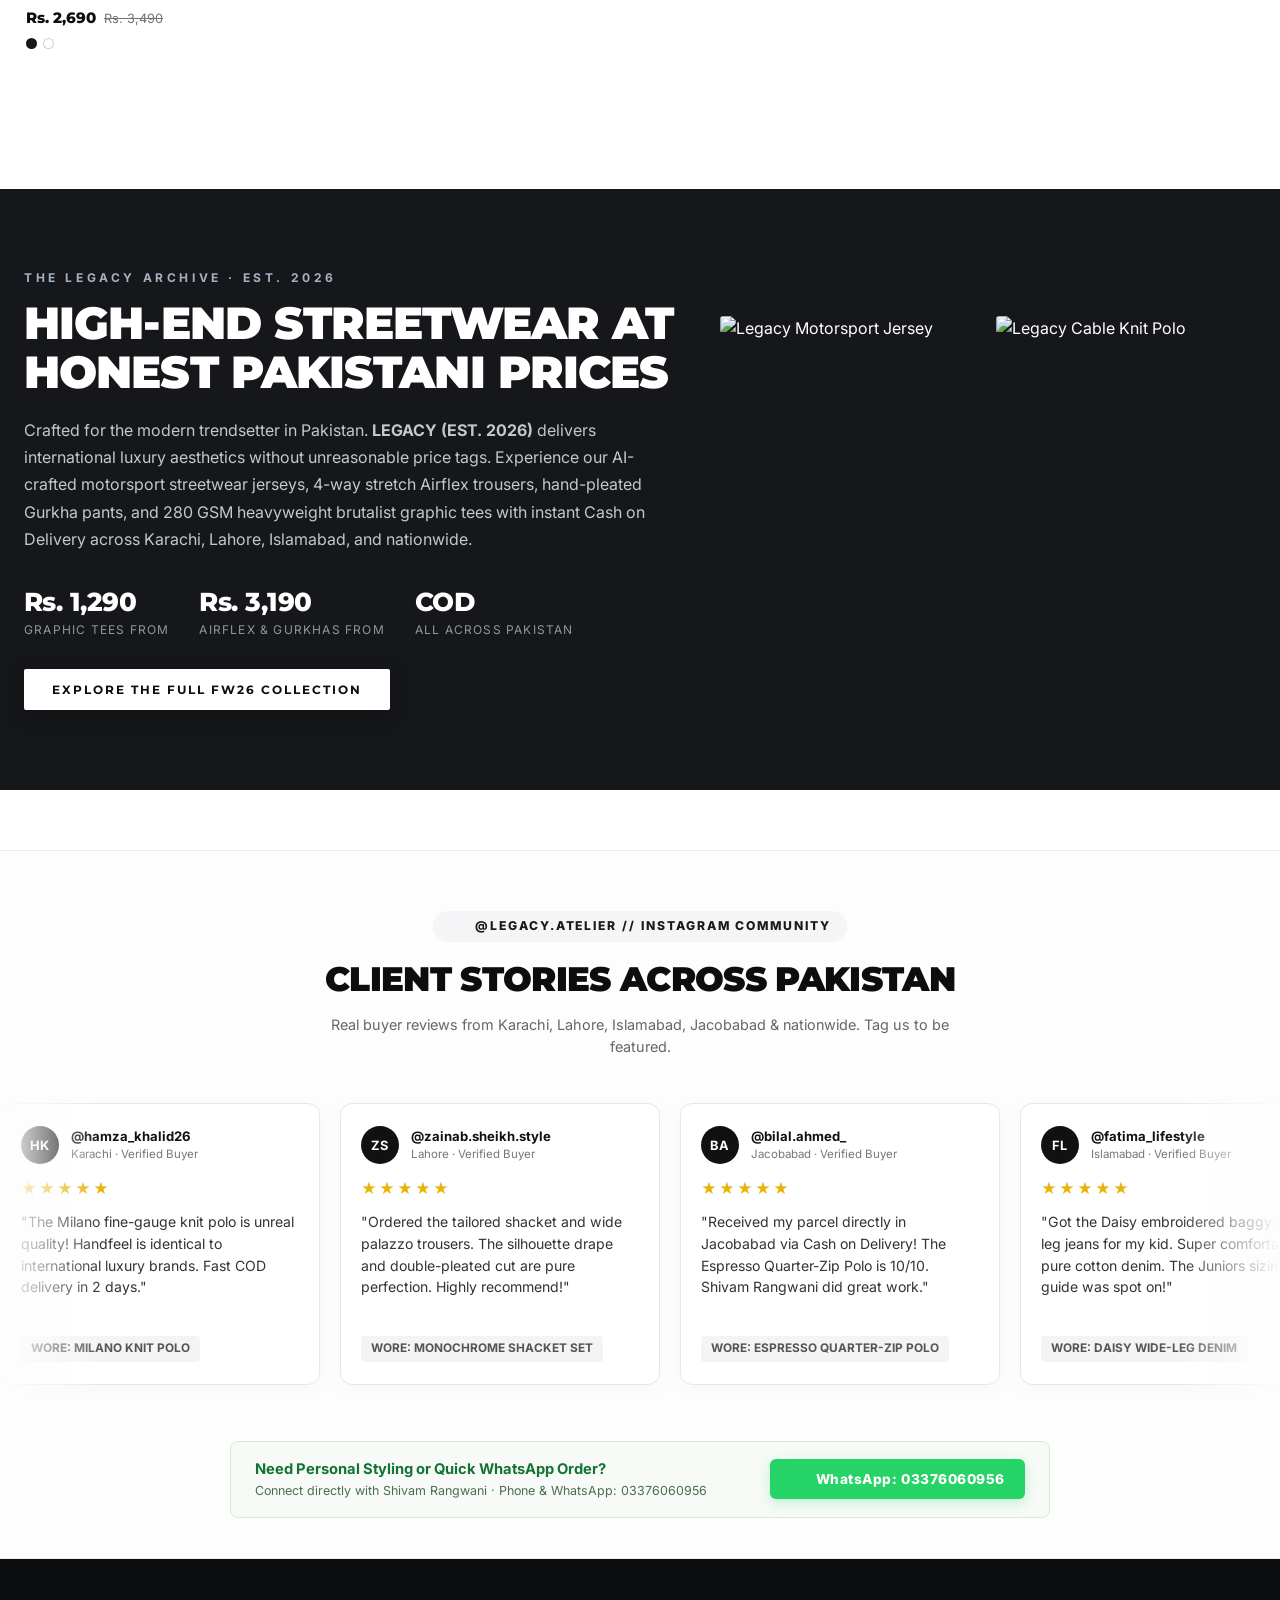
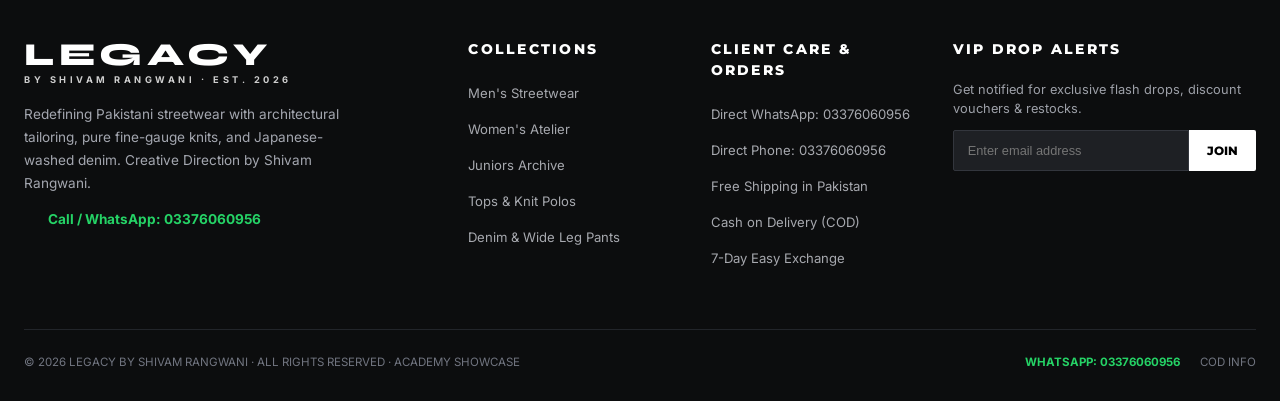
==== commit 9c773ed7: "Add side sort controls: Price Low to High, High to Low, Featured and Top Rated" ====
--- a/index.html
+++ b/index.html
@@ -164,6 +164,37 @@
       <button class="filter-tab-btn" data-category="resort-shirts">Resort Shirts</button>
       <button class="filter-tab-btn" data-category="shorts">Shorts & Skorts</button>
       <button class="filter-tab-btn" data-category="activewear">Activewear</button>
+    </div>
+
+    <!-- Side Sort & Catalog Bar (High to Low, Low to High) -->
+    <div class="catalog-sort-bar">
+      <div class="catalog-sort-info" id="catalogSortInfo">
+        <span>Showing Collection</span>
+      </div>
+
+      <div class="catalog-sort-box">
+        <div class="sort-pills-row">
+          <span class="catalog-sort-label">
+            <i data-lucide="arrow-up-down" style="width: 13px; height: 13px;"></i>
+            <span>SORT:</span>
+          </span>
+          <button class="sort-pill-btn active" data-sort="featured" onclick="setSort('featured')">
+            <span>Featured</span>
+          </button>
+          <button class="sort-pill-btn" data-sort="price-low-high" onclick="setSort('price-low-high')" title="Price: Low to High">
+            <i data-lucide="arrow-up-narrow-wide" style="width: 13px; height: 13px;"></i>
+            <span>Low to High</span>
+          </button>
+          <button class="sort-pill-btn" data-sort="price-high-low" onclick="setSort('price-high-low')" title="Price: High to Low">
+            <i data-lucide="arrow-down-wide-narrow" style="width: 13px; height: 13px;"></i>
+            <span>High to Low</span>
+          </button>
+          <button class="sort-pill-btn" data-sort="rating" onclick="setSort('rating')" title="Highest Rated">
+            <i data-lucide="star" style="width: 12px; height: 12px;"></i>
+            <span>Top Rated</span>
+          </button>
+        </div>
+      </div>
     </div>
 
     <!-- Products Grid -->
--- a/css/styles.css
+++ b/css/styles.css
@@ -509,6 +509,121 @@
   color: var(--color-white);
   border-color: var(--color-black);
   box-shadow: 0 4px 14px rgba(0, 0, 0, 0.18);
+}
+
+/* Catalog Side Sort Bar */
+.catalog-sort-bar {
+  display: flex;
+  align-items: center;
+  justify-content: space-between;
+  flex-wrap: wrap;
+  gap: 12px;
+  padding: 12px 18px;
+  background: var(--color-white);
+  border: 1px solid var(--color-gray-light);
+  border-radius: 8px;
+  margin-bottom: 24px;
+  box-shadow: 0 2px 10px rgba(0, 0, 0, 0.03);
+}
+
+.catalog-sort-info {
+  font-size: 0.84rem;
+  color: var(--color-gray-mid);
+  font-weight: 500;
+  display: flex;
+  align-items: center;
+  gap: 6px;
+}
+
+.catalog-sort-info strong {
+  color: var(--color-black);
+}
+
+.catalog-sort-box {
+  display: flex;
+  align-items: center;
+  gap: 10px;
+}
+
+.sort-pills-row {
+  display: inline-flex;
+  align-items: center;
+  gap: 6px;
+  background: var(--color-offwhite);
+  padding: 4px 6px;
+  border-radius: 40px;
+  border: 1px solid var(--color-gray-light);
+  flex-wrap: wrap;
+}
+
+.catalog-sort-label {
+  display: inline-flex;
+  align-items: center;
+  gap: 5px;
+  font-family: var(--font-brand);
+  font-size: 0.72rem;
+  font-weight: 800;
+  letter-spacing: 0.12em;
+  color: var(--color-gray-mid);
+  text-transform: uppercase;
+  padding: 0 6px 0 8px;
+}
+
+.sort-pill-btn {
+  display: inline-flex;
+  align-items: center;
+  gap: 5px;
+  background: transparent;
+  border: 1px solid transparent;
+  color: var(--color-gray-dark);
+  font-family: var(--font-brand);
+  font-size: 0.74rem;
+  font-weight: 700;
+  letter-spacing: 0.06em;
+  text-transform: uppercase;
+  padding: 7px 14px;
+  border-radius: 30px;
+  cursor: pointer;
+  transition: all 0.2s cubic-bezier(0.2, 0.8, 0.2, 1);
+  white-space: nowrap;
+}
+
+.sort-pill-btn:hover {
+  background: #ffffff;
+  color: var(--color-black);
+}
+
+.sort-pill-btn.active {
+  background: var(--color-black);
+  color: #ffffff;
+  border-color: var(--color-black);
+  box-shadow: 0 2px 8px rgba(0, 0, 0, 0.15);
+}
+
+@media (max-width: 768px) {
+  .catalog-sort-bar {
+    flex-direction: column;
+    align-items: stretch;
+    gap: 10px;
+    padding: 10px 12px;
+  }
+  .catalog-sort-info {
+    font-size: 0.76rem;
+    text-align: center;
+    justify-content: center;
+  }
+  .catalog-sort-box {
+    justify-content: center;
+    width: 100%;
+  }
+  .sort-pills-row {
+    width: 100%;
+    justify-content: center;
+  }
+  .sort-pill-btn {
+    font-size: 0.68rem;
+    padding: 6px 10px;
+  }
 }
 
 /* Product Grid */
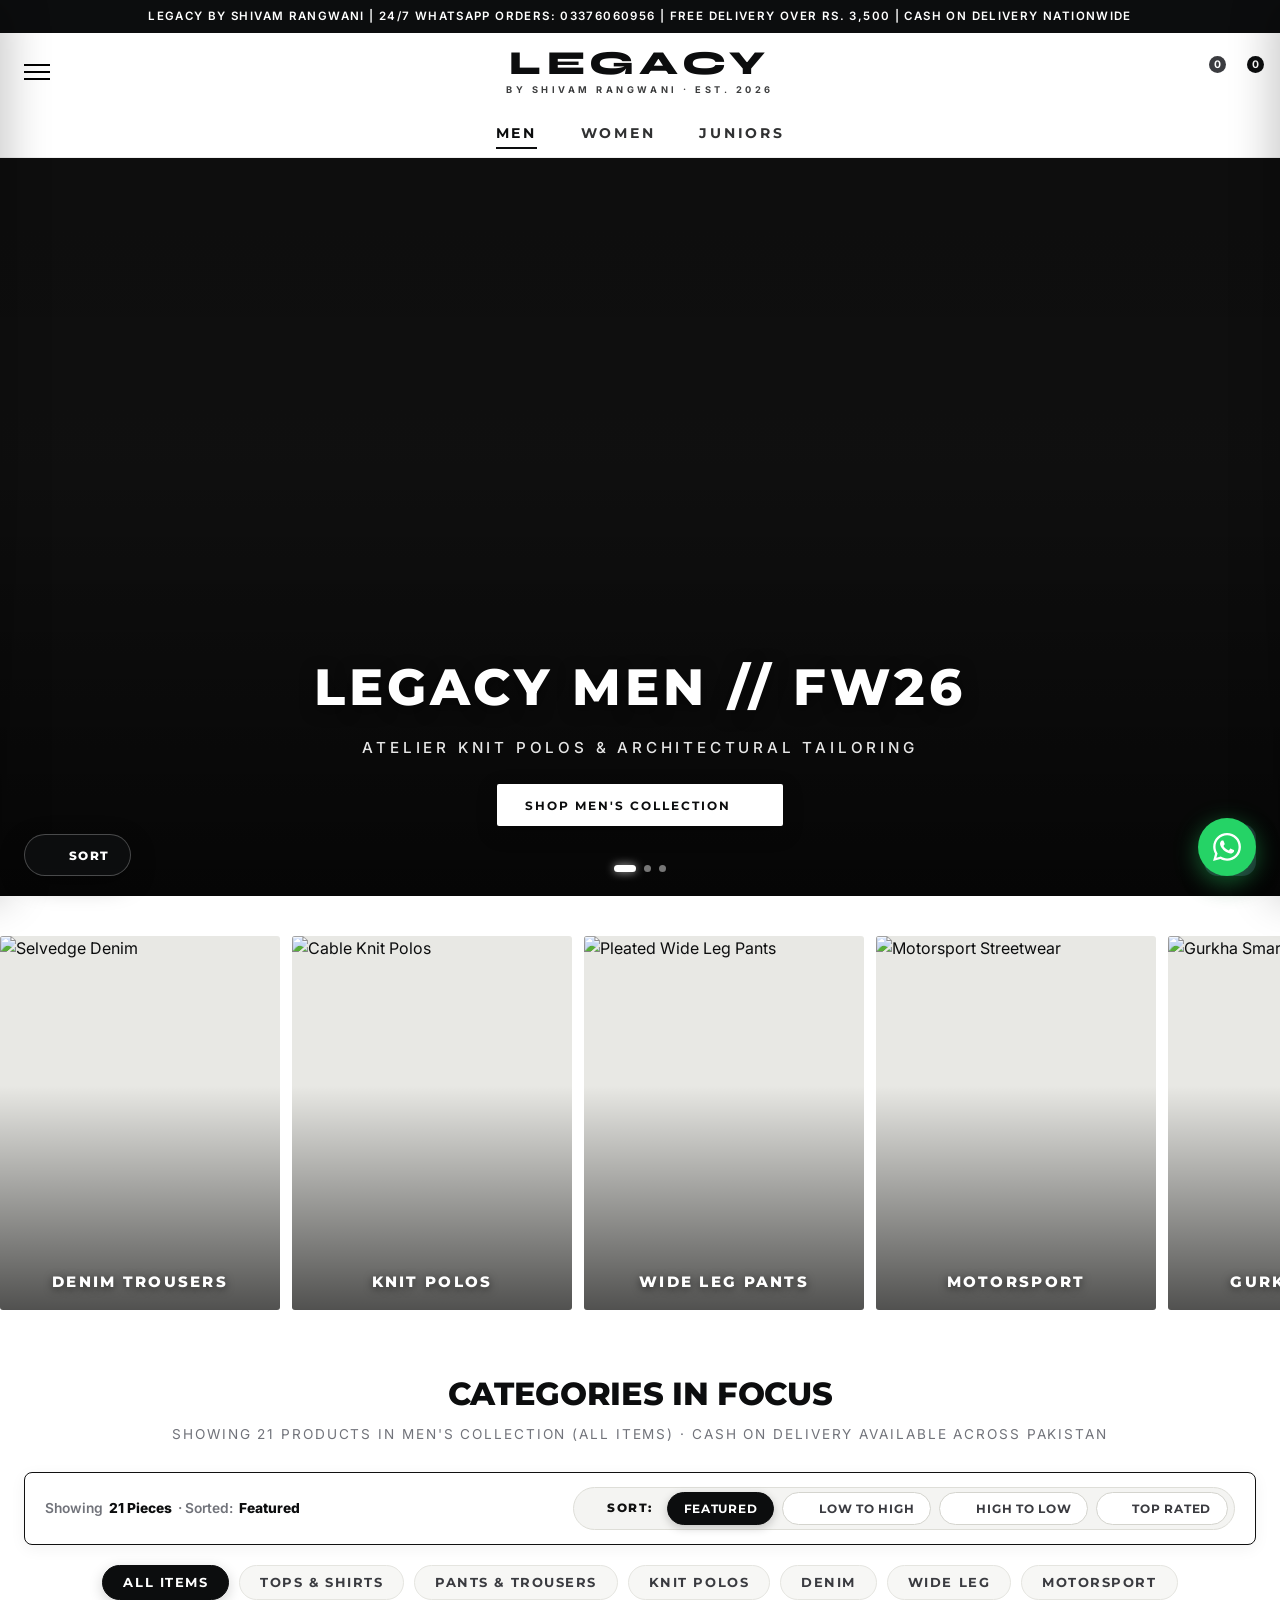
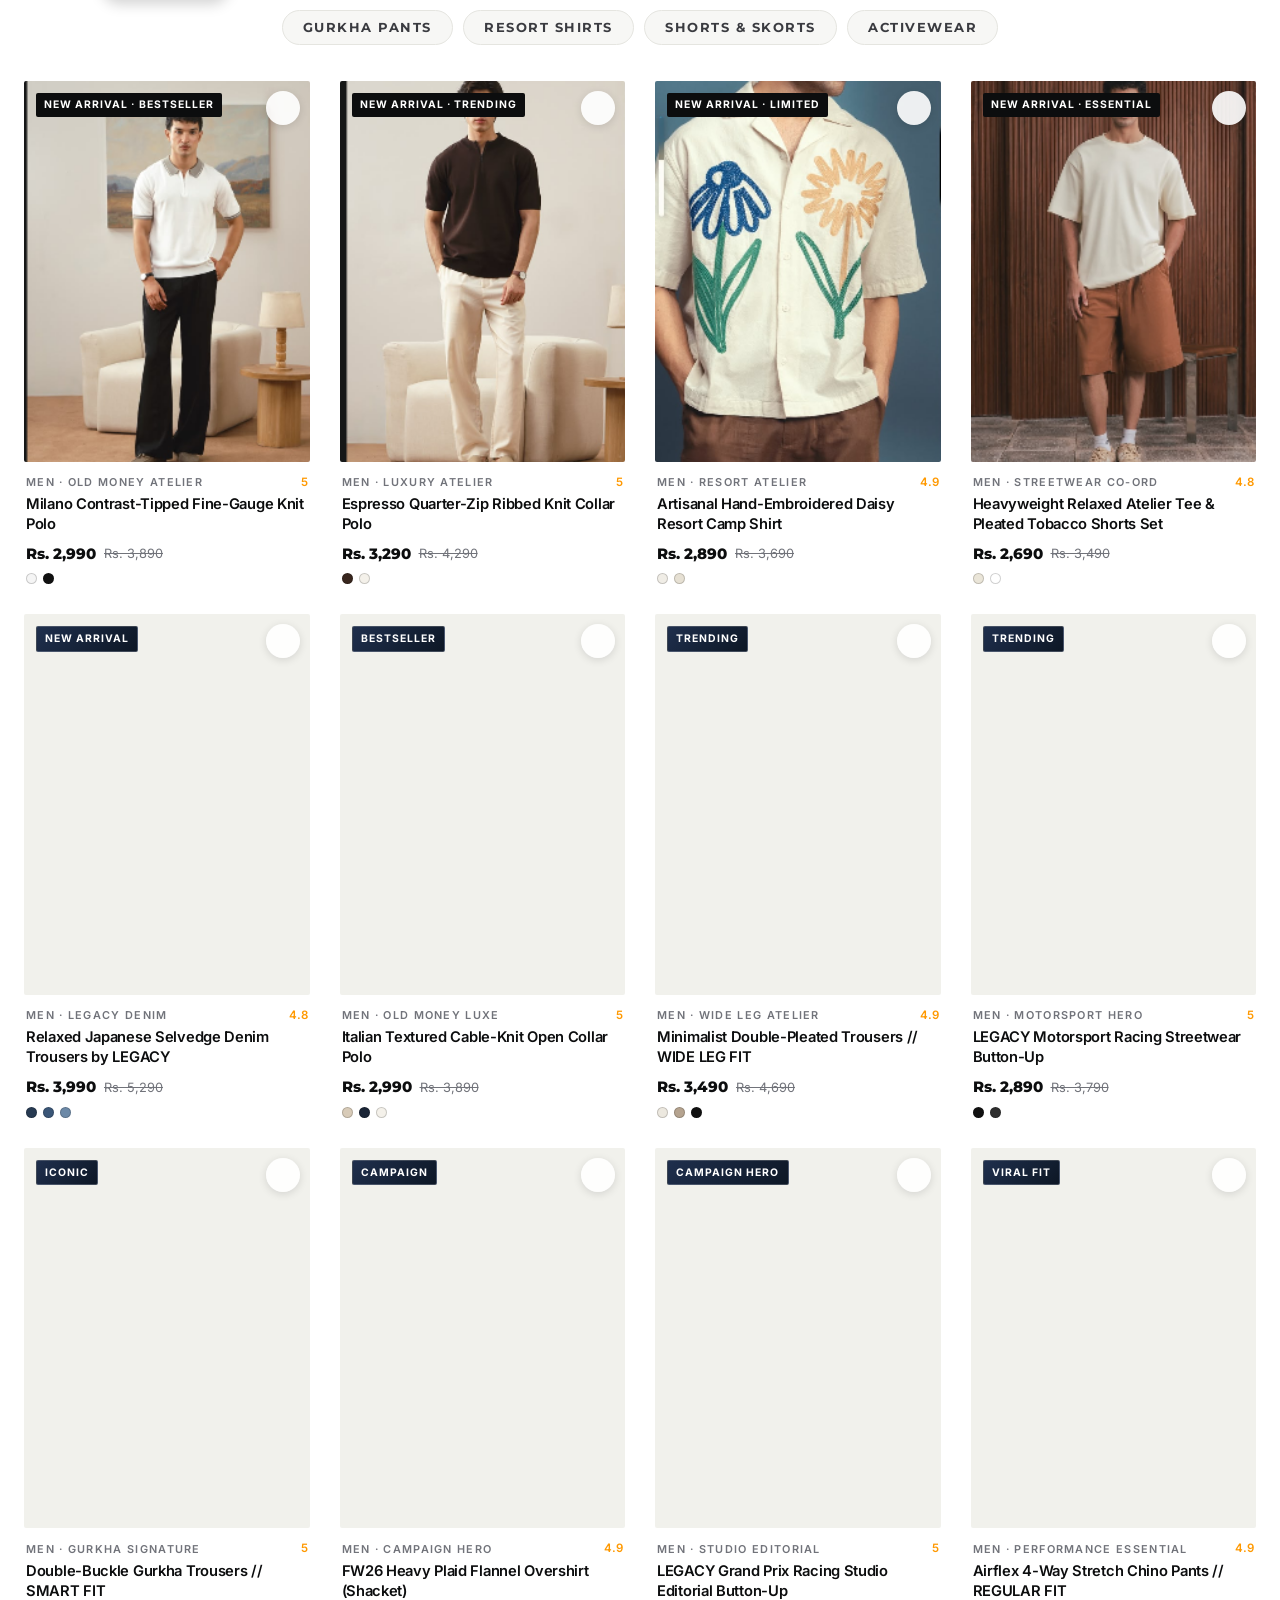
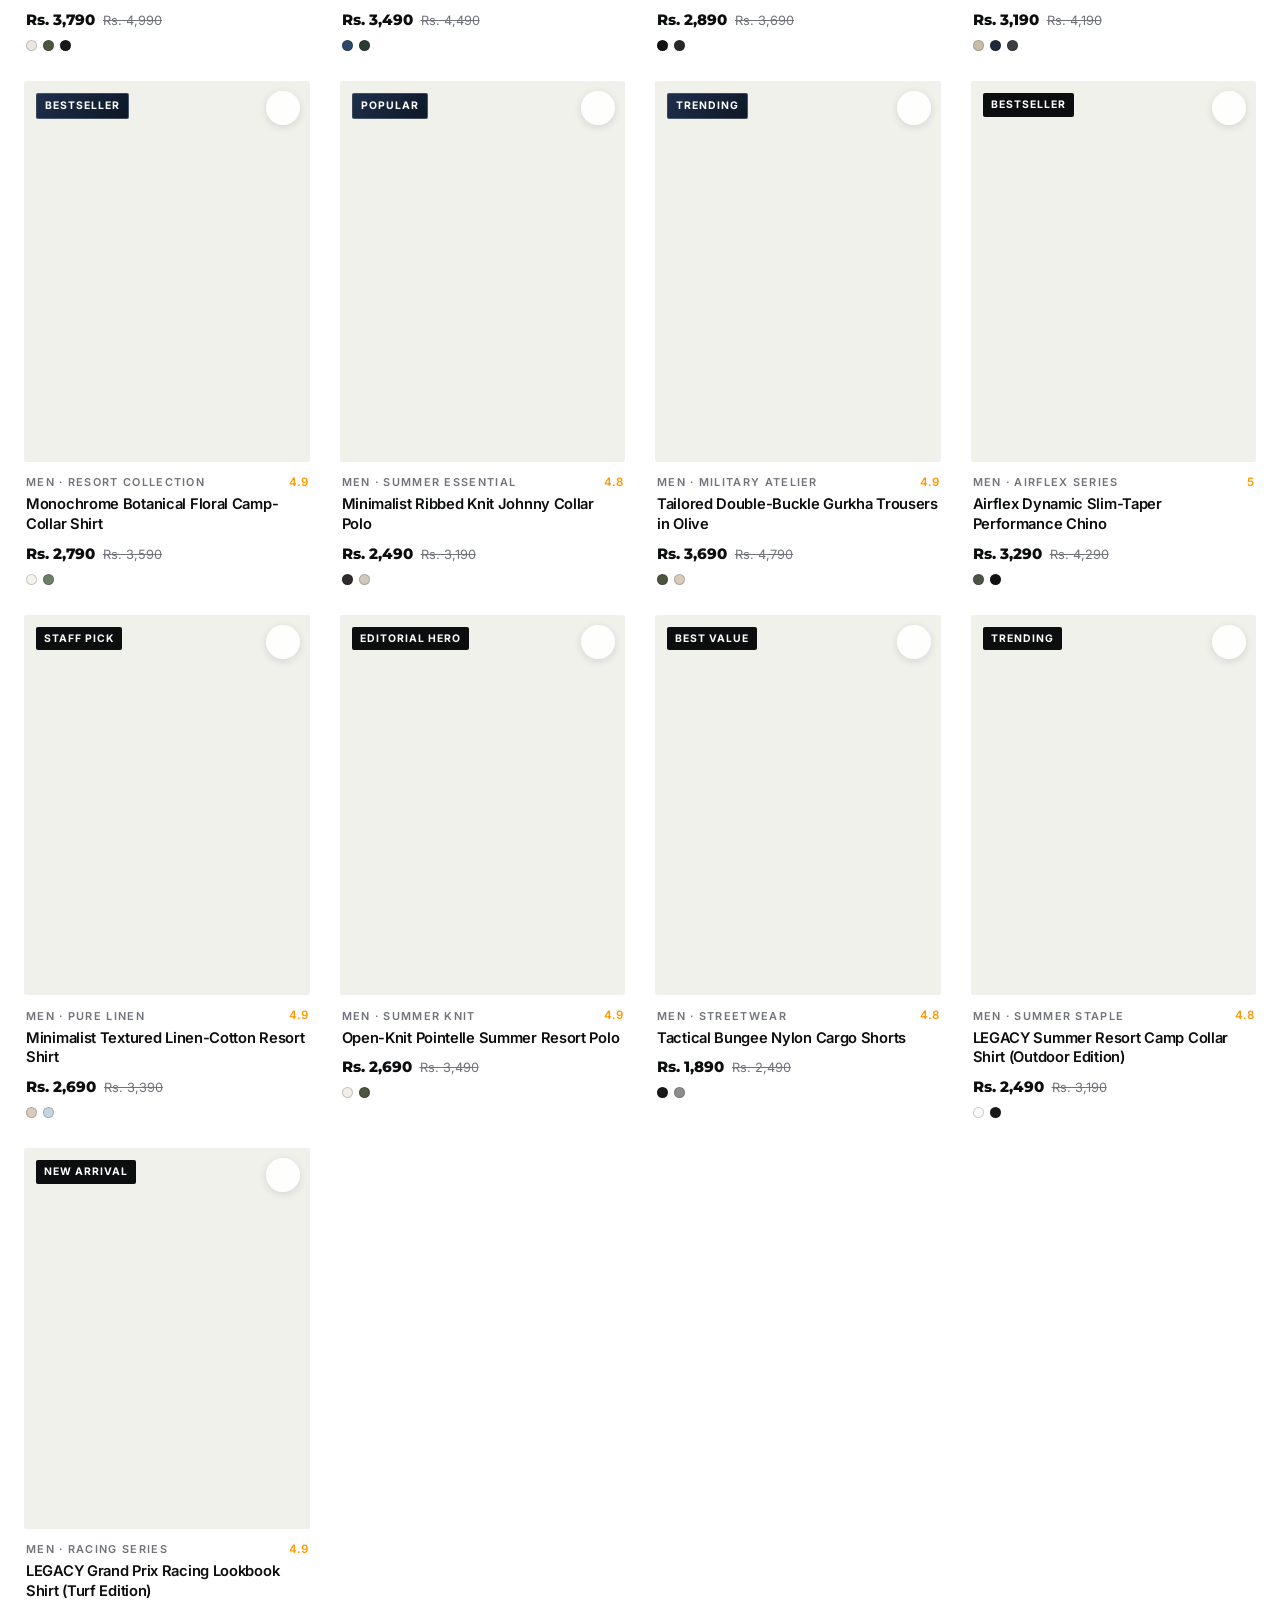
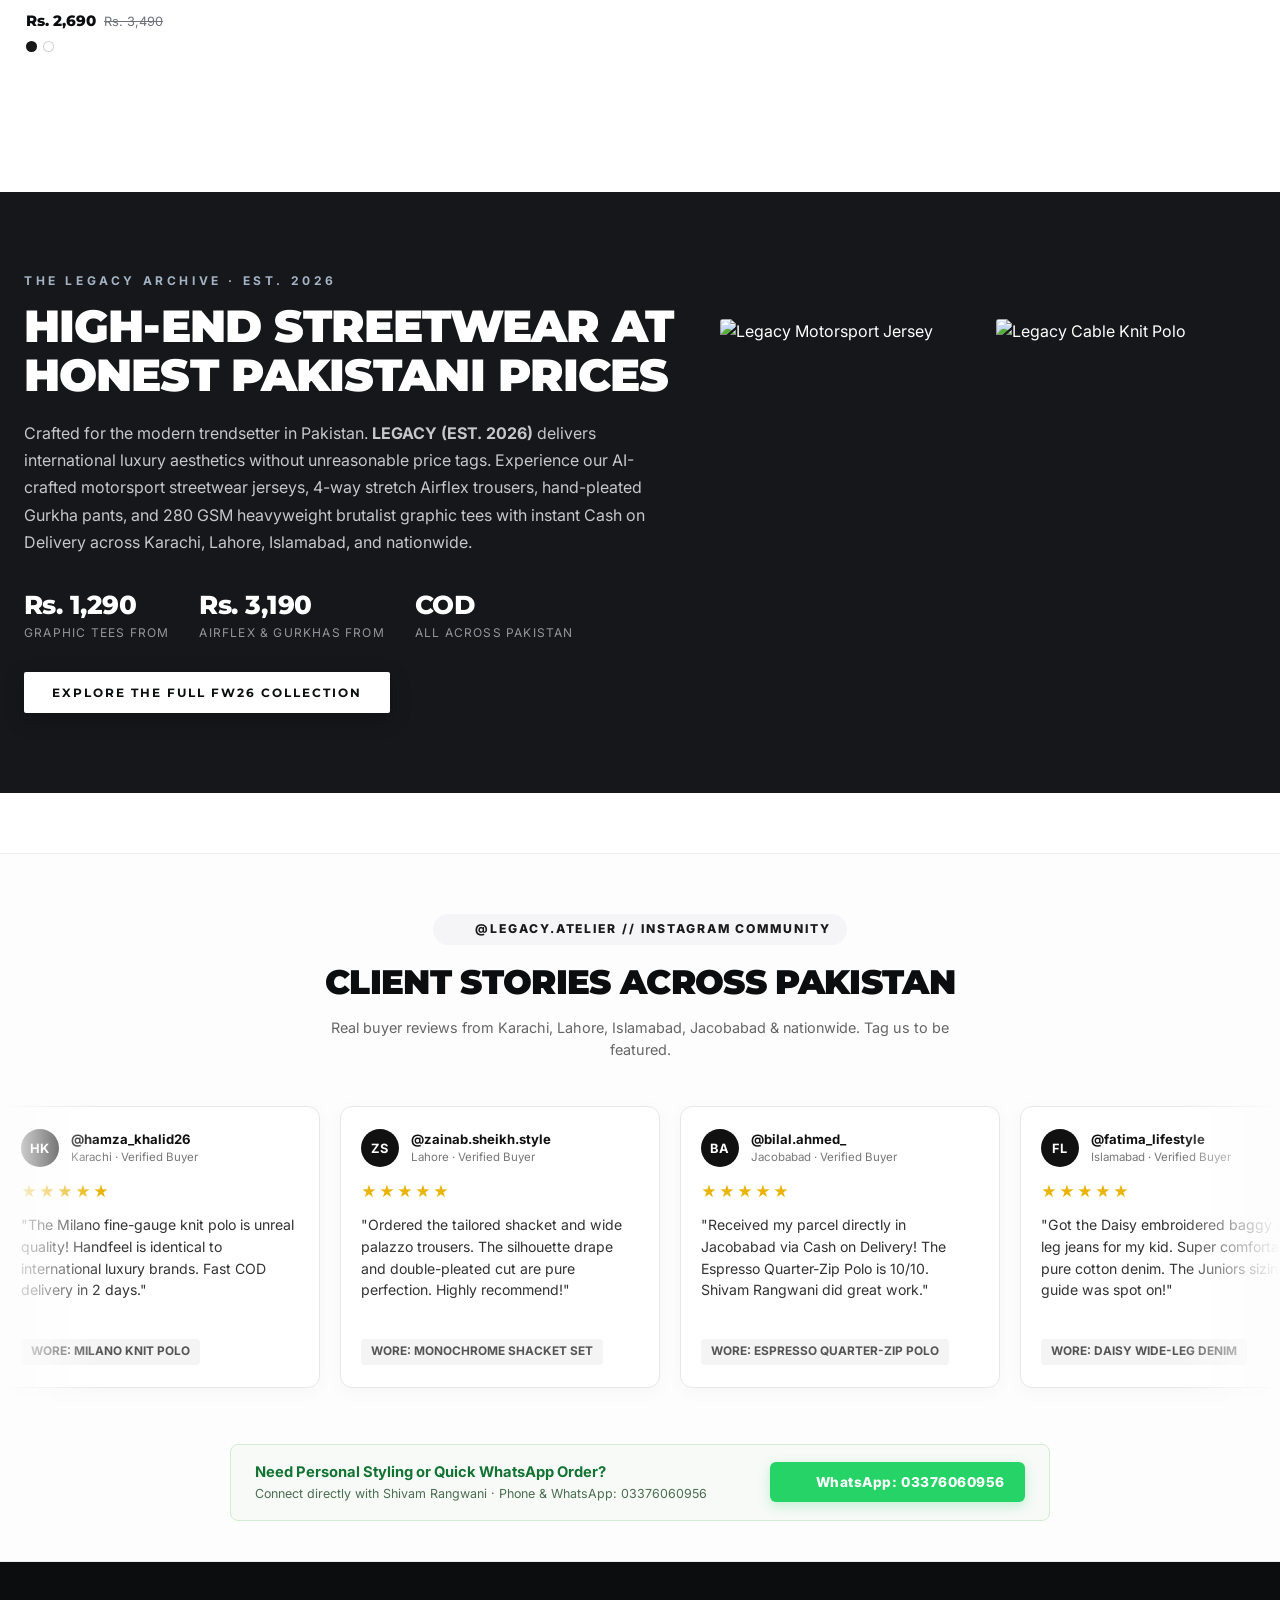
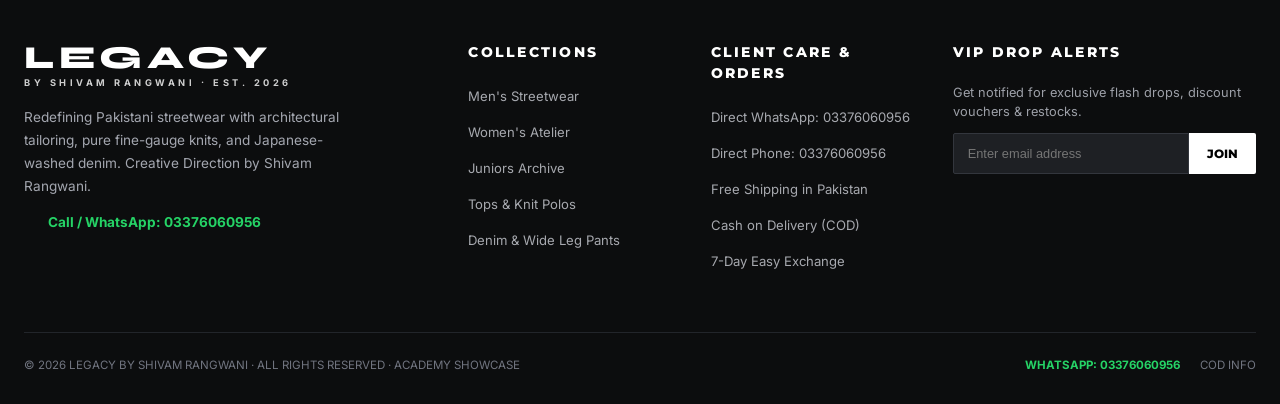
==== commit 0cb95caa: "Make sort system highly prominent above categories and add floating SORT button on bottom-left" ====
--- a/index.html
+++ b/index.html
@@ -151,6 +151,37 @@
       <p class="section-subtitle" id="itemCountText">Curated Streetwear & Atelier Pieces</p>
     </div>
 
+    <!-- Side Sort & Catalog Bar (High to Low, Low to High) - Prominently Displayed -->
+    <div class="catalog-sort-bar" id="catalogSortBar">
+      <div class="catalog-sort-info" id="catalogSortInfo">
+        <span>Showing Collection</span>
+      </div>
+
+      <div class="catalog-sort-box">
+        <div class="sort-pills-row">
+          <span class="catalog-sort-label">
+            <i data-lucide="arrow-up-down" style="width: 14px; height: 14px;"></i>
+            <span>SORT:</span>
+          </span>
+          <button class="sort-pill-btn active" data-sort="featured" onclick="setSort('featured')">
+            <span>Featured</span>
+          </button>
+          <button class="sort-pill-btn" data-sort="price-low-high" onclick="setSort('price-low-high')" title="Price: Low to High">
+            <i data-lucide="arrow-up-narrow-wide" style="width: 14px; height: 14px;"></i>
+            <span>Low to High</span>
+          </button>
+          <button class="sort-pill-btn" data-sort="price-high-low" onclick="setSort('price-high-low')" title="Price: High to Low">
+            <i data-lucide="arrow-down-wide-narrow" style="width: 14px; height: 14px;"></i>
+            <span>High to Low</span>
+          </button>
+          <button class="sort-pill-btn" data-sort="rating" onclick="setSort('rating')" title="Highest Rated">
+            <i data-lucide="star" style="width: 13px; height: 13px; fill: currentColor;"></i>
+            <span>Top Rated</span>
+          </button>
+        </div>
+      </div>
+    </div>
+
     <!-- Category Filter Tabs Matching Exact Spotlight Titles -->
     <div class="category-filter-tabs">
       <button class="filter-tab-btn active" data-category="all">All Items</button>
@@ -164,37 +195,6 @@
       <button class="filter-tab-btn" data-category="resort-shirts">Resort Shirts</button>
       <button class="filter-tab-btn" data-category="shorts">Shorts & Skorts</button>
       <button class="filter-tab-btn" data-category="activewear">Activewear</button>
-    </div>
-
-    <!-- Side Sort & Catalog Bar (High to Low, Low to High) -->
-    <div class="catalog-sort-bar">
-      <div class="catalog-sort-info" id="catalogSortInfo">
-        <span>Showing Collection</span>
-      </div>
-
-      <div class="catalog-sort-box">
-        <div class="sort-pills-row">
-          <span class="catalog-sort-label">
-            <i data-lucide="arrow-up-down" style="width: 13px; height: 13px;"></i>
-            <span>SORT:</span>
-          </span>
-          <button class="sort-pill-btn active" data-sort="featured" onclick="setSort('featured')">
-            <span>Featured</span>
-          </button>
-          <button class="sort-pill-btn" data-sort="price-low-high" onclick="setSort('price-low-high')" title="Price: Low to High">
-            <i data-lucide="arrow-up-narrow-wide" style="width: 13px; height: 13px;"></i>
-            <span>Low to High</span>
-          </button>
-          <button class="sort-pill-btn" data-sort="price-high-low" onclick="setSort('price-high-low')" title="Price: High to Low">
-            <i data-lucide="arrow-down-wide-narrow" style="width: 13px; height: 13px;"></i>
-            <span>High to Low</span>
-          </button>
-          <button class="sort-pill-btn" data-sort="rating" onclick="setSort('rating')" title="Highest Rated">
-            <i data-lucide="star" style="width: 12px; height: 12px;"></i>
-            <span>Top Rated</span>
-          </button>
-        </div>
-      </div>
     </div>
 
     <!-- Products Grid -->
@@ -736,6 +736,12 @@
     </div>
   </footer>
 
+  <!-- Floating Quick Sort Button (Bottom Left) -->
+  <button class="floating-sort-btn" onclick="document.getElementById('catalogSortBar')?.scrollIntoView({behavior: 'smooth'})" aria-label="Sort Collection by Price">
+    <i data-lucide="arrow-up-down" style="width: 16px; height: 16px;"></i>
+    <span>SORT</span>
+  </button>
+
   <!-- Floating WhatsApp Connect Widget (Shivam Rangwani) -->
   <a href="https://wa.me/923376060956?text=Hi%20Shivam%20Rangwani,%20I%20would%20like%20to%20place%20an%20order%20with%20LEGACY." class="floating-whatsapp-btn" target="_blank" aria-label="Chat with Shivam Rangwani on WhatsApp">
     <div class="wa-tooltip">Chat with Shivam Rangwani · 03376060956</div>
--- a/css/styles.css
+++ b/css/styles.css
@@ -518,18 +518,18 @@
   justify-content: space-between;
   flex-wrap: wrap;
   gap: 12px;
-  padding: 12px 18px;
+  padding: 14px 20px;
   background: var(--color-white);
-  border: 1px solid var(--color-gray-light);
+  border: 1px solid #111111;
   border-radius: 8px;
-  margin-bottom: 24px;
-  box-shadow: 0 2px 10px rgba(0, 0, 0, 0.03);
+  margin-bottom: 20px;
+  box-shadow: 0 4px 16px rgba(0, 0, 0, 0.05);
 }
 
 .catalog-sort-info {
-  font-size: 0.84rem;
+  font-size: 0.86rem;
   color: var(--color-gray-mid);
-  font-weight: 500;
+  font-weight: 600;
   display: flex;
   align-items: center;
   gap: 6px;
@@ -537,6 +537,7 @@
 
 .catalog-sort-info strong {
   color: var(--color-black);
+  font-weight: 800;
 }
 
 .catalog-sort-box {
@@ -548,11 +549,11 @@
 .sort-pills-row {
   display: inline-flex;
   align-items: center;
-  gap: 6px;
-  background: var(--color-offwhite);
+  gap: 8px;
+  background: #f4f4f2;
   padding: 4px 6px;
   border-radius: 40px;
-  border: 1px solid var(--color-gray-light);
+  border: 1px solid #deded8;
   flex-wrap: wrap;
 }
 
@@ -561,10 +562,10 @@
   align-items: center;
   gap: 5px;
   font-family: var(--font-brand);
-  font-size: 0.72rem;
+  font-size: 0.74rem;
   font-weight: 800;
   letter-spacing: 0.12em;
-  color: var(--color-gray-mid);
+  color: #111111;
   text-transform: uppercase;
   padding: 0 6px 0 8px;
 }
@@ -572,16 +573,16 @@
 .sort-pill-btn {
   display: inline-flex;
   align-items: center;
-  gap: 5px;
-  background: transparent;
-  border: 1px solid transparent;
+  gap: 6px;
+  background: #ffffff;
+  border: 1px solid #d4d4ce;
   color: var(--color-gray-dark);
   font-family: var(--font-brand);
-  font-size: 0.74rem;
+  font-size: 0.76rem;
   font-weight: 700;
   letter-spacing: 0.06em;
   text-transform: uppercase;
-  padding: 7px 14px;
+  padding: 8px 16px;
   border-radius: 30px;
   cursor: pointer;
   transition: all 0.2s cubic-bezier(0.2, 0.8, 0.2, 1);
@@ -589,15 +590,46 @@
 }
 
 .sort-pill-btn:hover {
-  background: #ffffff;
-  color: var(--color-black);
+  background: #000000;
+  color: #ffffff;
+  border-color: #000000;
 }
 
 .sort-pill-btn.active {
   background: var(--color-black);
   color: #ffffff;
   border-color: var(--color-black);
-  box-shadow: 0 2px 8px rgba(0, 0, 0, 0.15);
+  box-shadow: 0 3px 10px rgba(0, 0, 0, 0.2);
+}
+
+/* Floating Quick Sort Button */
+.floating-sort-btn {
+  position: fixed;
+  bottom: 24px;
+  left: 24px;
+  z-index: 990;
+  display: inline-flex;
+  align-items: center;
+  gap: 8px;
+  background-color: #0c0d0e;
+  color: #ffffff;
+  border: 1px solid rgba(255, 255, 255, 0.25);
+  padding: 12px 20px;
+  border-radius: 40px;
+  font-family: var(--font-brand);
+  font-size: 0.78rem;
+  font-weight: 800;
+  letter-spacing: 0.12em;
+  text-transform: uppercase;
+  cursor: pointer;
+  box-shadow: 0 8px 24px rgba(0, 0, 0, 0.35);
+  transition: all 0.3s cubic-bezier(0.2, 0.8, 0.2, 1);
+}
+
+.floating-sort-btn:hover {
+  transform: translateY(-3px) scale(1.04);
+  background-color: #222222;
+  box-shadow: 0 12px 30px rgba(0, 0, 0, 0.45);
 }
 
 @media (max-width: 768px) {
@@ -605,10 +637,10 @@
     flex-direction: column;
     align-items: stretch;
     gap: 10px;
-    padding: 10px 12px;
+    padding: 12px;
   }
   .catalog-sort-info {
-    font-size: 0.76rem;
+    font-size: 0.78rem;
     text-align: center;
     justify-content: center;
   }
@@ -621,8 +653,14 @@
     justify-content: center;
   }
   .sort-pill-btn {
-    font-size: 0.68rem;
-    padding: 6px 10px;
+    font-size: 0.7rem;
+    padding: 7px 11px;
+  }
+  .floating-sort-btn {
+    bottom: 20px;
+    left: 16px;
+    padding: 10px 16px;
+    font-size: 0.72rem;
   }
 }
 
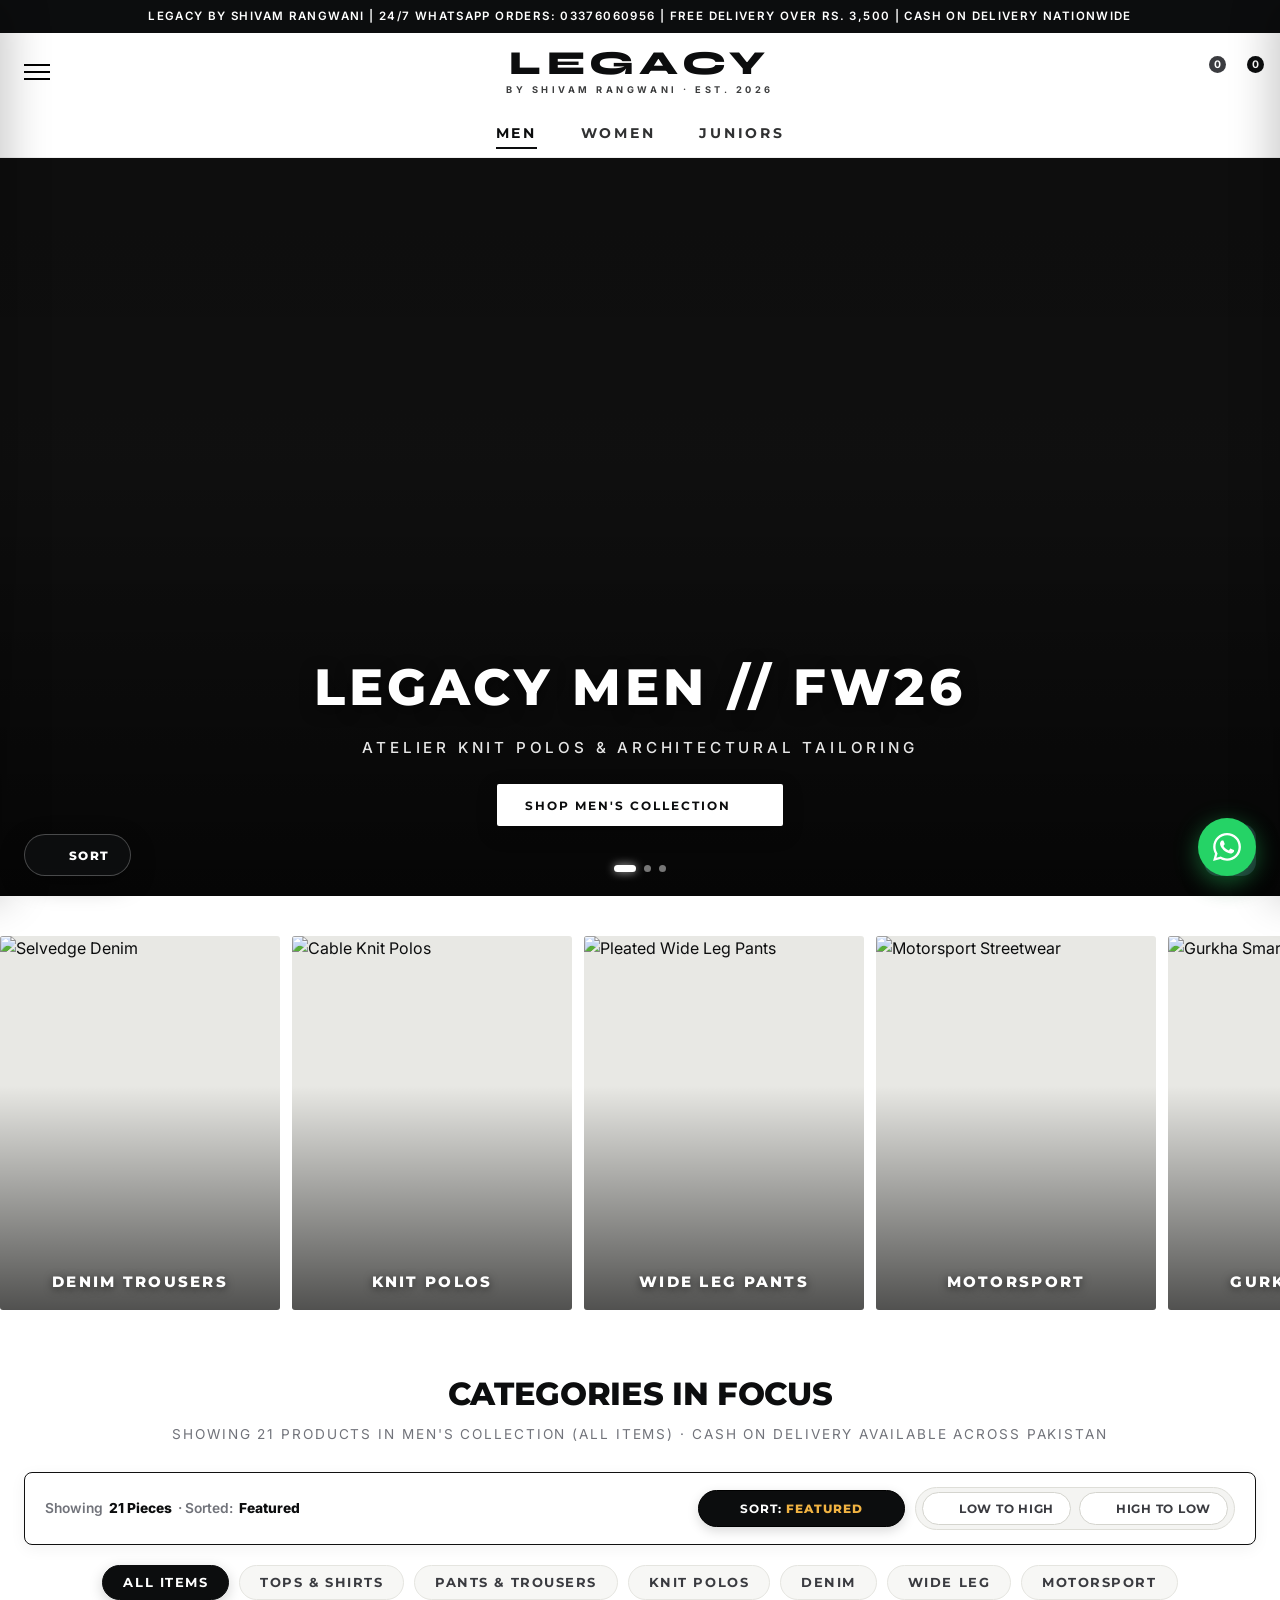
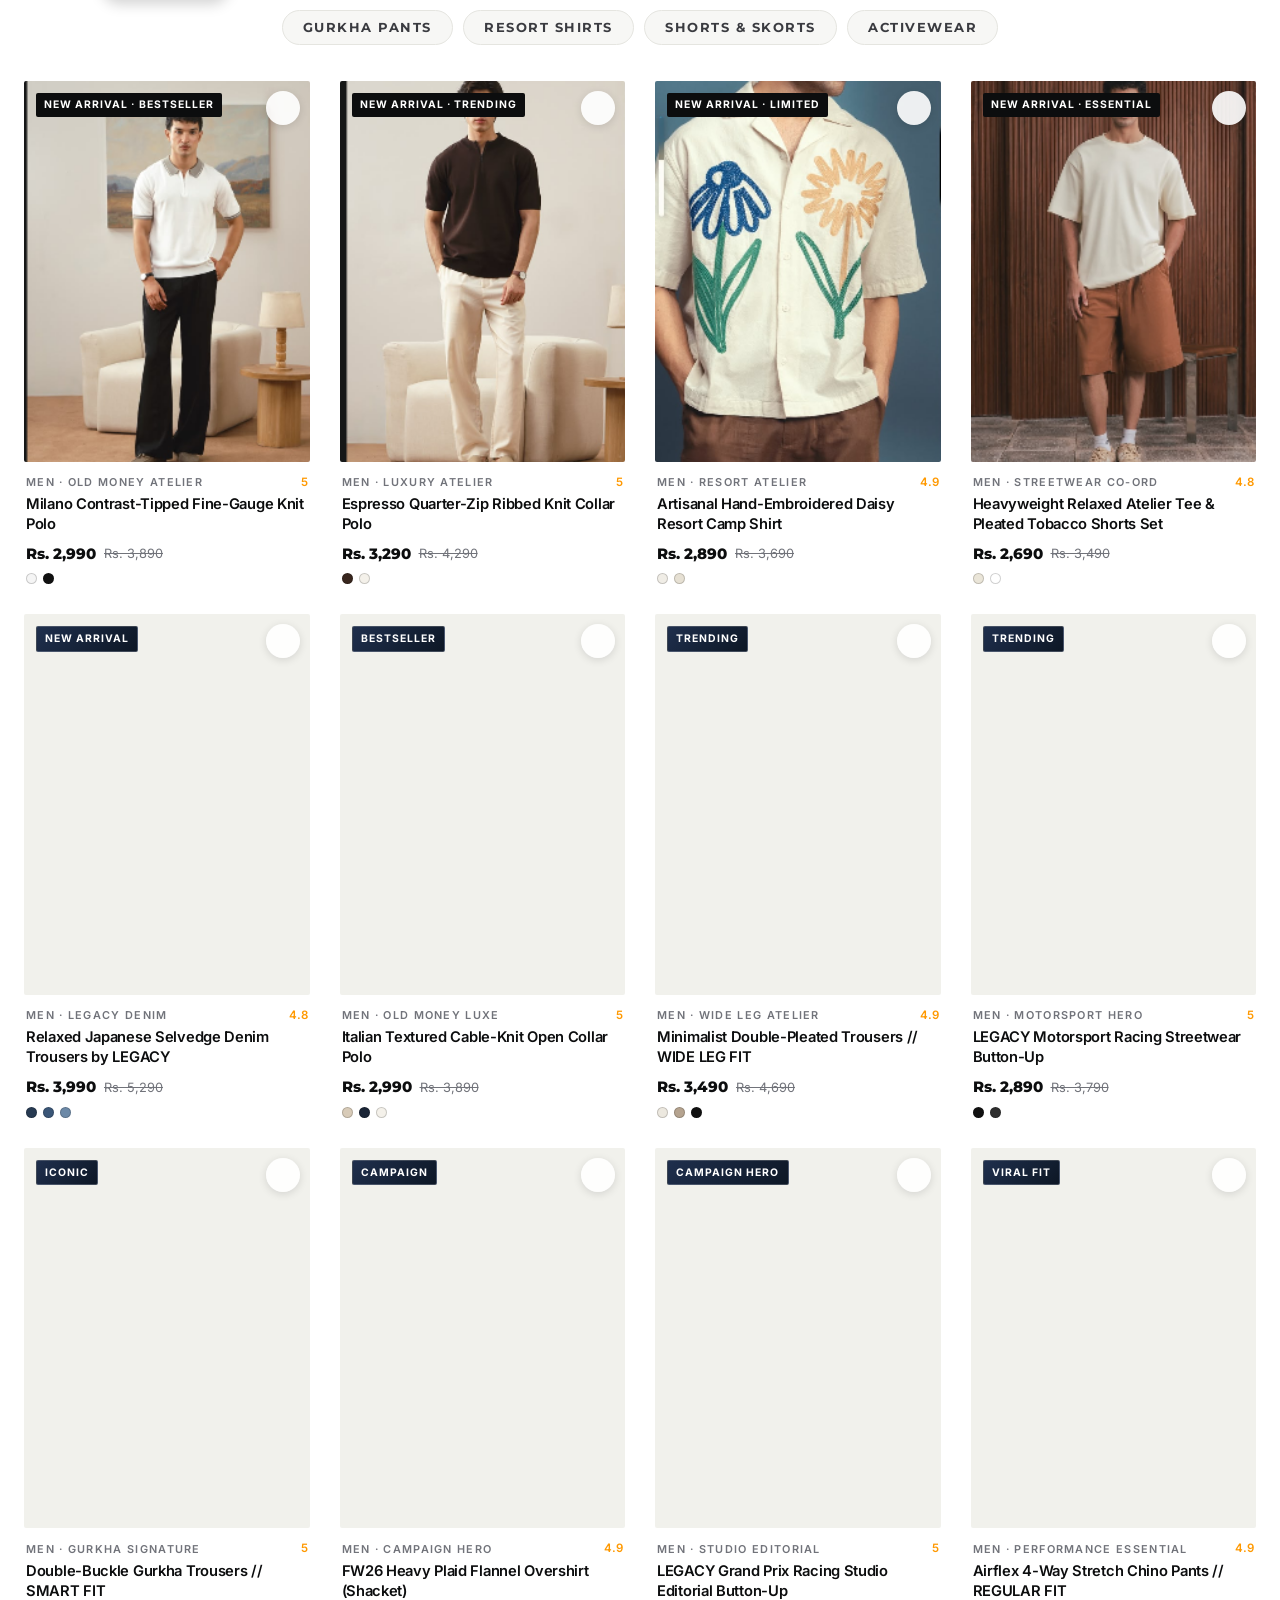
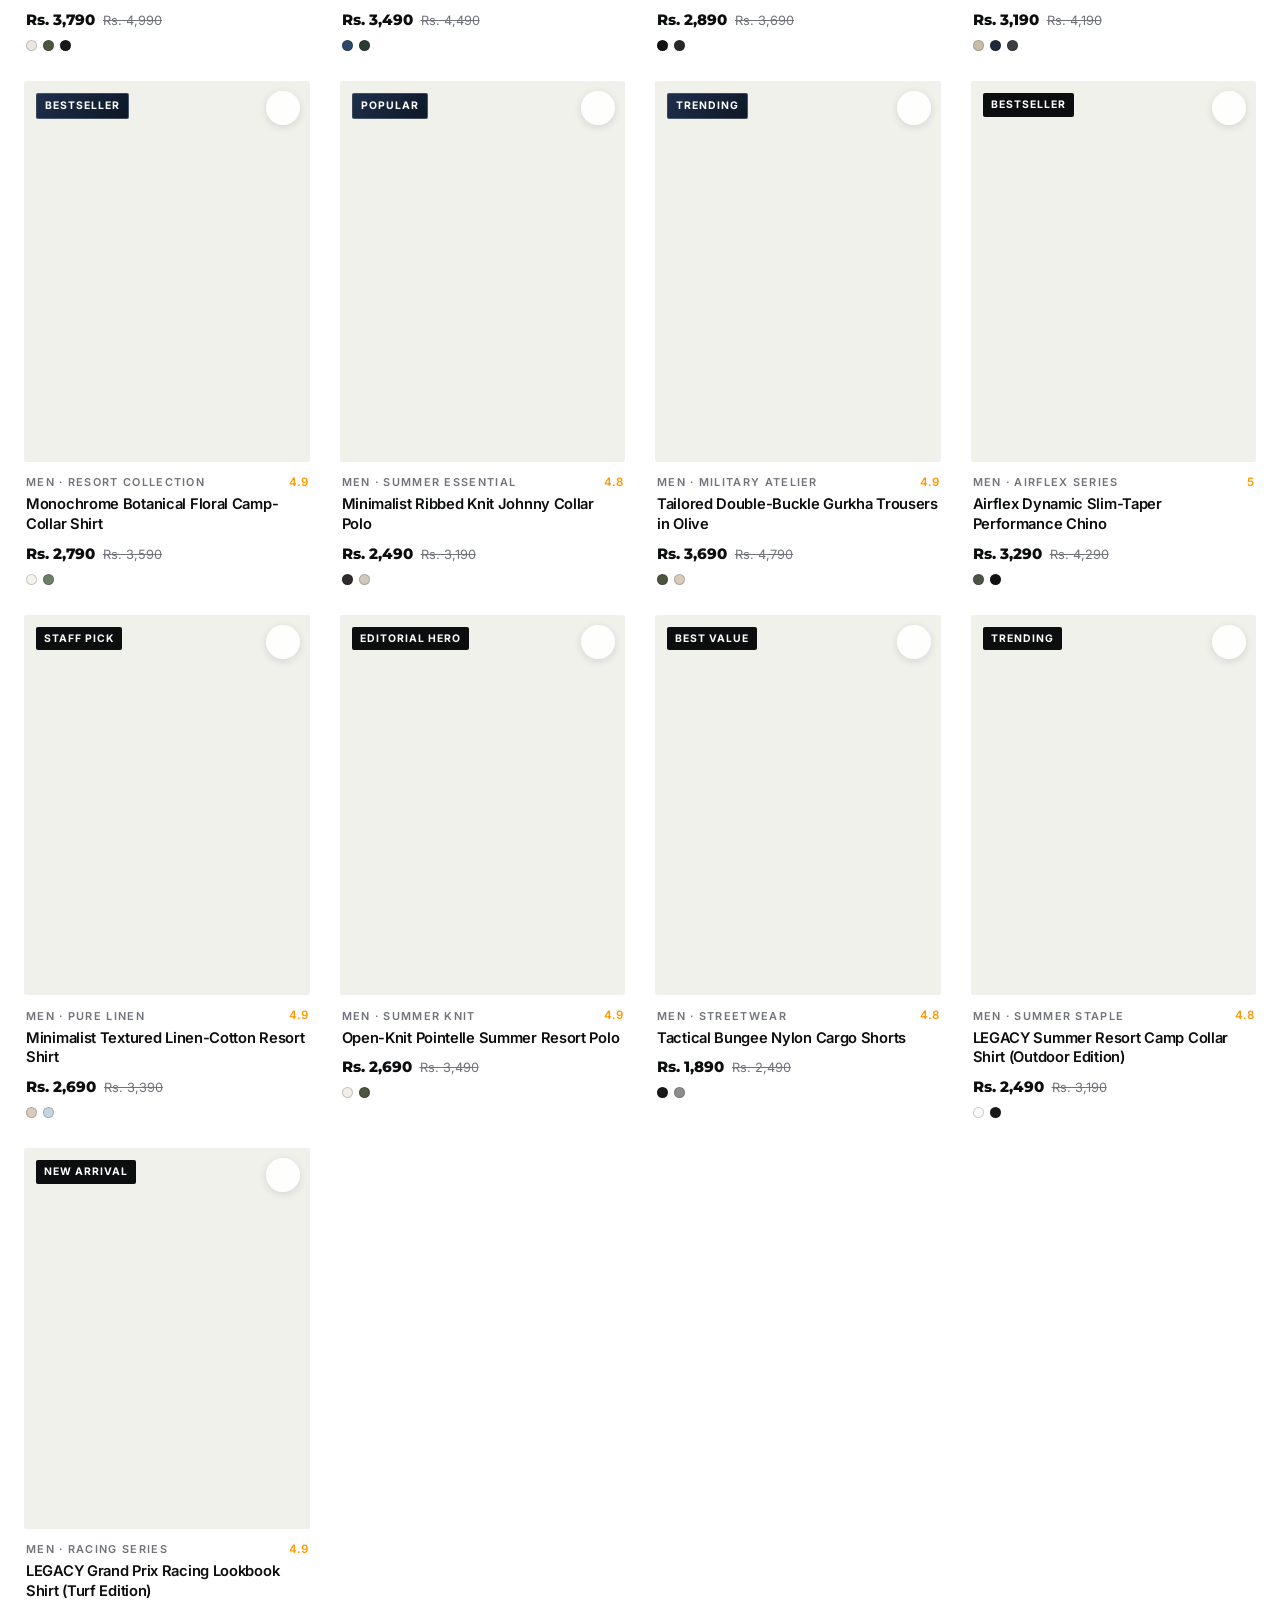
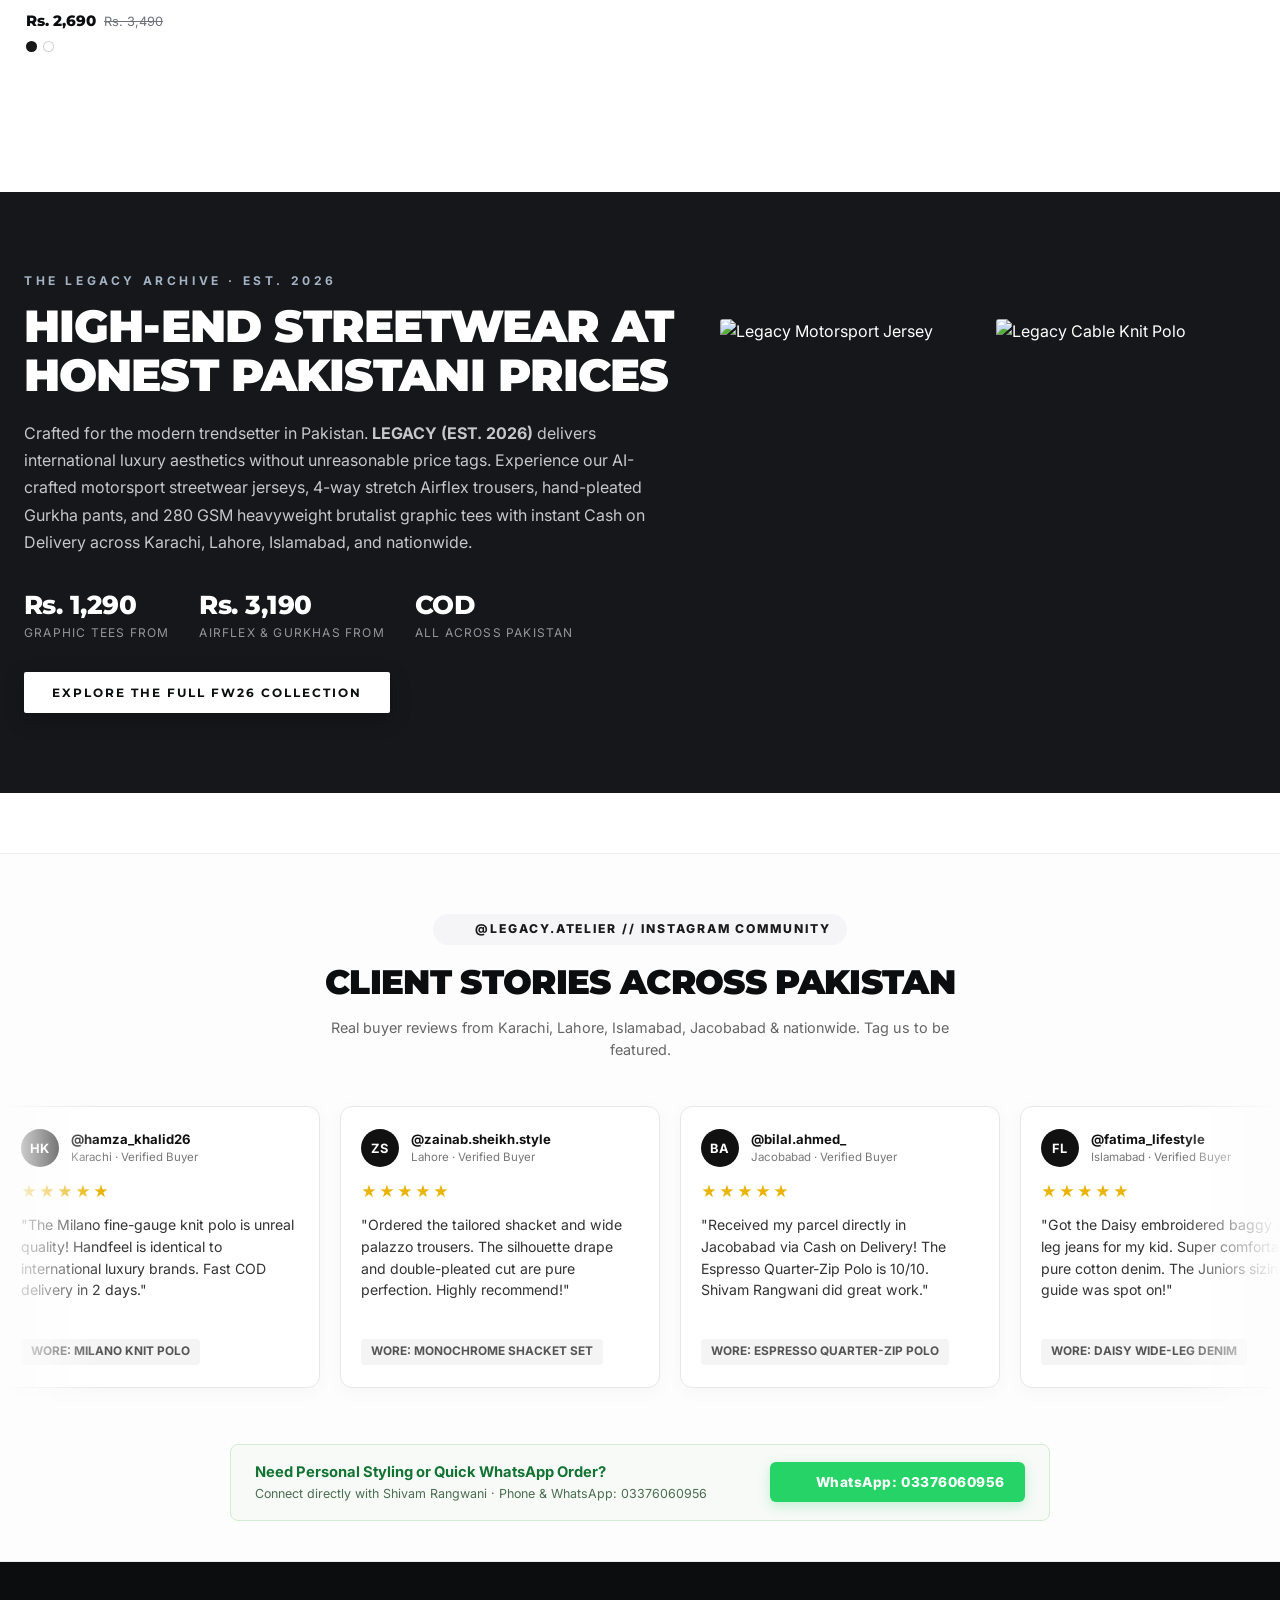
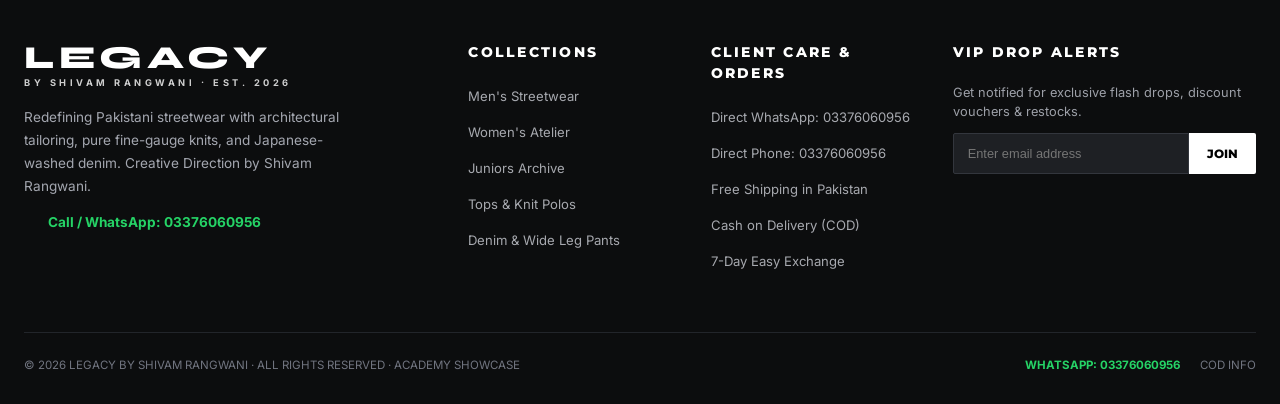
==== commit 752d9c87: "Add interactive touch sort popup sheet with Low to High and High to Low categories" ====
--- a/index.html
+++ b/index.html
@@ -158,25 +158,21 @@
       </div>
 
       <div class="catalog-sort-box">
+        <!-- Direct Sort Touch Trigger Button (Opens Bottom Sheet / Modal) -->
+        <button class="catalog-sort-trigger-btn" onclick="openSortModal()" aria-label="Open Sort Options">
+          <i data-lucide="arrow-up-down" style="width: 15px; height: 15px;"></i>
+          <span>Sort: <strong id="activeSortNameText">Featured</strong></span>
+          <i data-lucide="chevron-down" style="width: 15px; height: 15px;"></i>
+        </button>
+
         <div class="sort-pills-row">
-          <span class="catalog-sort-label">
-            <i data-lucide="arrow-up-down" style="width: 14px; height: 14px;"></i>
-            <span>SORT:</span>
-          </span>
-          <button class="sort-pill-btn active" data-sort="featured" onclick="setSort('featured')">
-            <span>Featured</span>
-          </button>
-          <button class="sort-pill-btn" data-sort="price-low-high" onclick="setSort('price-low-high')" title="Price: Low to High">
+          <button class="sort-pill-btn" data-sort="price-low-high" onclick="applySortOption('price-low-high')" title="Price: Low to High">
             <i data-lucide="arrow-up-narrow-wide" style="width: 14px; height: 14px;"></i>
             <span>Low to High</span>
           </button>
-          <button class="sort-pill-btn" data-sort="price-high-low" onclick="setSort('price-high-low')" title="Price: High to Low">
+          <button class="sort-pill-btn" data-sort="price-high-low" onclick="applySortOption('price-high-low')" title="Price: High to Low">
             <i data-lucide="arrow-down-wide-narrow" style="width: 14px; height: 14px;"></i>
             <span>High to Low</span>
-          </button>
-          <button class="sort-pill-btn" data-sort="rating" onclick="setSort('rating')" title="Highest Rated">
-            <i data-lucide="star" style="width: 13px; height: 13px; fill: currentColor;"></i>
-            <span>Top Rated</span>
           </button>
         </div>
       </div>
@@ -241,6 +237,71 @@
       </div>
     </div>
   </section>
+
+  <!-- Interactive Sort Popup Modal / Bottom Sheet (High to Low, Low to High) -->
+  <div class="sort-modal-backdrop" id="sortModalBackdrop" onclick="closeSortModal()">
+    <div class="sort-bottom-sheet" onclick="event.stopPropagation()">
+      <div class="sort-sheet-header">
+        <div class="sort-sheet-title">
+          <i data-lucide="arrow-up-down" style="width: 18px; height: 18px;"></i>
+          <span>Sort Collection</span>
+        </div>
+        <button class="sort-sheet-close" onclick="closeSortModal()" aria-label="Close sort menu">
+          <i data-lucide="x" style="width: 20px; height: 20px;"></i>
+        </button>
+      </div>
+
+      <div class="sort-options-list">
+        <!-- 1. Low to High -->
+        <button class="sort-option-btn" data-sort-val="price-low-high" onclick="applySortOption('price-low-high')">
+          <div class="sort-option-btn-left">
+            <span class="sort-radio-indicator"></span>
+            <div>
+              <div class="sort-option-name">Price: Low to High</div>
+              <div class="sort-option-desc">Affordable & everyday items first (from Rs. 1,290)</div>
+            </div>
+          </div>
+          <i data-lucide="arrow-up-narrow-wide" style="width: 20px; height: 20px; color: #111;"></i>
+        </button>
+
+        <!-- 2. High to Low -->
+        <button class="sort-option-btn" data-sort-val="price-high-low" onclick="applySortOption('price-high-low')">
+          <div class="sort-option-btn-left">
+            <span class="sort-radio-indicator"></span>
+            <div>
+              <div class="sort-option-name">Price: High to Low</div>
+              <div class="sort-option-desc">Luxury tailoring, shackets & flagship pieces first</div>
+            </div>
+          </div>
+          <i data-lucide="arrow-down-wide-narrow" style="width: 20px; height: 20px; color: #111;"></i>
+        </button>
+
+        <!-- 3. Featured / Default -->
+        <button class="sort-option-btn active" data-sort-val="featured" onclick="applySortOption('featured')">
+          <div class="sort-option-btn-left">
+            <span class="sort-radio-indicator"></span>
+            <div>
+              <div class="sort-option-name">Featured (Recommended)</div>
+              <div class="sort-option-desc">Curated seasonal look & atelier drop</div>
+            </div>
+          </div>
+          <i data-lucide="sparkles" style="width: 18px; height: 18px; color: #111;"></i>
+        </button>
+
+        <!-- 4. Top Rated -->
+        <button class="sort-option-btn" data-sort-val="rating" onclick="applySortOption('rating')">
+          <div class="sort-option-btn-left">
+            <span class="sort-radio-indicator"></span>
+            <div>
+              <div class="sort-option-name">Highest Customer Rating</div>
+              <div class="sort-option-desc">5.0 Star verified buyer favorites</div>
+            </div>
+          </div>
+          <i data-lucide="star" style="width: 18px; height: 18px; fill: #ff9900; stroke: none;"></i>
+        </button>
+      </div>
+    </div>
+  </div>
 
   <!-- Slide-Out Mobile Navigation Drawer (Exact Match to Reference Image 5) -->
   <div class="drawer-backdrop" id="drawerBackdrop"></div>
@@ -737,7 +798,7 @@
   </footer>
 
   <!-- Floating Quick Sort Button (Bottom Left) -->
-  <button class="floating-sort-btn" onclick="document.getElementById('catalogSortBar')?.scrollIntoView({behavior: 'smooth'})" aria-label="Sort Collection by Price">
+  <button class="floating-sort-btn" onclick="openSortModal()" aria-label="Sort Collection by Price">
     <i data-lucide="arrow-up-down" style="width: 16px; height: 16px;"></i>
     <span>SORT</span>
   </button>
--- a/css/styles.css
+++ b/css/styles.css
@@ -602,6 +602,37 @@
   box-shadow: 0 3px 10px rgba(0, 0, 0, 0.2);
 }
 
+/* Catalog Sort Trigger Button */
+.catalog-sort-trigger-btn {
+  display: inline-flex;
+  align-items: center;
+  gap: 8px;
+  background-color: #0c0d0e;
+  color: #ffffff;
+  border: 1px solid #000000;
+  padding: 10px 18px;
+  border-radius: 40px;
+  font-family: var(--font-brand);
+  font-size: 0.78rem;
+  font-weight: 700;
+  letter-spacing: 0.08em;
+  text-transform: uppercase;
+  cursor: pointer;
+  box-shadow: 0 4px 12px rgba(0, 0, 0, 0.15);
+  transition: all 0.25s cubic-bezier(0.2, 0.8, 0.2, 1);
+}
+
+.catalog-sort-trigger-btn:hover {
+  background-color: #22252a;
+  transform: translateY(-2px);
+  box-shadow: 0 6px 18px rgba(0, 0, 0, 0.25);
+}
+
+.catalog-sort-trigger-btn strong {
+  color: #f1b342;
+  font-weight: 800;
+}
+
 /* Floating Quick Sort Button */
 .floating-sort-btn {
   position: fixed;
@@ -632,6 +663,182 @@
   box-shadow: 0 12px 30px rgba(0, 0, 0, 0.45);
 }
 
+/* Sort Bottom Sheet & Modal Backdrop */
+.sort-modal-backdrop {
+  position: fixed;
+  inset: 0;
+  background-color: rgba(0, 0, 0, 0.6);
+  backdrop-filter: blur(5px);
+  -webkit-backdrop-filter: blur(5px);
+  z-index: 1050;
+  display: flex;
+  align-items: flex-end;
+  justify-content: center;
+  opacity: 0;
+  visibility: hidden;
+  transition: opacity 0.25s ease, visibility 0.25s ease;
+}
+
+.sort-modal-backdrop.open {
+  opacity: 1;
+  visibility: visible;
+}
+
+.sort-bottom-sheet {
+  background: #ffffff;
+  width: 100%;
+  max-width: 500px;
+  border-radius: 20px 20px 0 0;
+  padding: 24px 20px 32px;
+  box-shadow: 0 -10px 40px rgba(0, 0, 0, 0.25);
+  transform: translateY(100%);
+  transition: transform 0.3s cubic-bezier(0.16, 1, 0.3, 1);
+}
+
+.sort-modal-backdrop.open .sort-bottom-sheet {
+  transform: translateY(0);
+}
+
+@media (min-width: 768px) {
+  .sort-modal-backdrop {
+    align-items: center;
+  }
+  .sort-bottom-sheet {
+    border-radius: 16px;
+    transform: translateY(20px) scale(0.96);
+    box-shadow: 0 20px 60px rgba(0, 0, 0, 0.3);
+  }
+  .sort-modal-backdrop.open .sort-bottom-sheet {
+    transform: translateY(0) scale(1);
+  }
+}
+
+.sort-sheet-header {
+  display: flex;
+  align-items: center;
+  justify-content: space-between;
+  padding-bottom: 16px;
+  border-bottom: 1px solid #eaeaea;
+  margin-bottom: 18px;
+}
+
+.sort-sheet-title {
+  font-family: var(--font-brand);
+  font-size: 0.96rem;
+  font-weight: 800;
+  letter-spacing: 0.1em;
+  text-transform: uppercase;
+  color: #111111;
+  display: flex;
+  align-items: center;
+  gap: 8px;
+}
+
+.sort-sheet-close {
+  background: #f4f4f2;
+  border: none;
+  width: 34px;
+  height: 34px;
+  border-radius: 50%;
+  display: flex;
+  align-items: center;
+  justify-content: center;
+  cursor: pointer;
+  color: #111111;
+  transition: all 0.2s ease;
+}
+
+.sort-sheet-close:hover {
+  background: #000000;
+  color: #ffffff;
+}
+
+.sort-options-list {
+  display: flex;
+  flex-direction: column;
+  gap: 10px;
+}
+
+.sort-option-btn {
+  display: flex;
+  align-items: center;
+  justify-content: space-between;
+  width: 100%;
+  padding: 16px 18px;
+  background: #fafaf8;
+  border: 1.5px solid #e2e2dc;
+  border-radius: 12px;
+  cursor: pointer;
+  transition: all 0.2s cubic-bezier(0.2, 0.8, 0.2, 1);
+  text-align: left;
+}
+
+.sort-option-btn:hover {
+  border-color: #000000;
+  background: #ffffff;
+}
+
+.sort-option-btn.active {
+  border-color: #000000;
+  background: #ffffff;
+  box-shadow: 0 4px 16px rgba(0, 0, 0, 0.1);
+}
+
+.sort-option-btn-left {
+  display: flex;
+  align-items: center;
+  gap: 14px;
+}
+
+.sort-radio-indicator {
+  width: 22px;
+  height: 22px;
+  border: 2px solid #888888;
+  border-radius: 50%;
+  display: flex;
+  align-items: center;
+  justify-content: center;
+  transition: all 0.2s ease;
+  flex-shrink: 0;
+  position: relative;
+}
+
+.sort-option-btn.active .sort-radio-indicator {
+  border-color: #000000;
+}
+
+.sort-radio-indicator::after {
+  content: '';
+  width: 10px;
+  height: 10px;
+  background: #000000;
+  border-radius: 50%;
+  opacity: 0;
+  transform: scale(0.4);
+  transition: all 0.2s cubic-bezier(0.2, 0.8, 0.2, 1);
+}
+
+.sort-option-btn.active .sort-radio-indicator::after {
+  opacity: 1;
+  transform: scale(1);
+}
+
+.sort-option-name {
+  font-family: var(--font-brand);
+  font-size: 0.94rem;
+  font-weight: 800;
+  color: #111111;
+  text-transform: uppercase;
+  letter-spacing: 0.04em;
+  margin-bottom: 3px;
+}
+
+.sort-option-desc {
+  font-size: 0.78rem;
+  color: #666666;
+  font-weight: 500;
+}
+
 @media (max-width: 768px) {
   .catalog-sort-bar {
     flex-direction: column;
@@ -647,6 +854,10 @@
   .catalog-sort-box {
     justify-content: center;
     width: 100%;
+  }
+  .catalog-sort-trigger-btn {
+    width: 100%;
+    justify-content: center;
   }
   .sort-pills-row {
     width: 100%;
